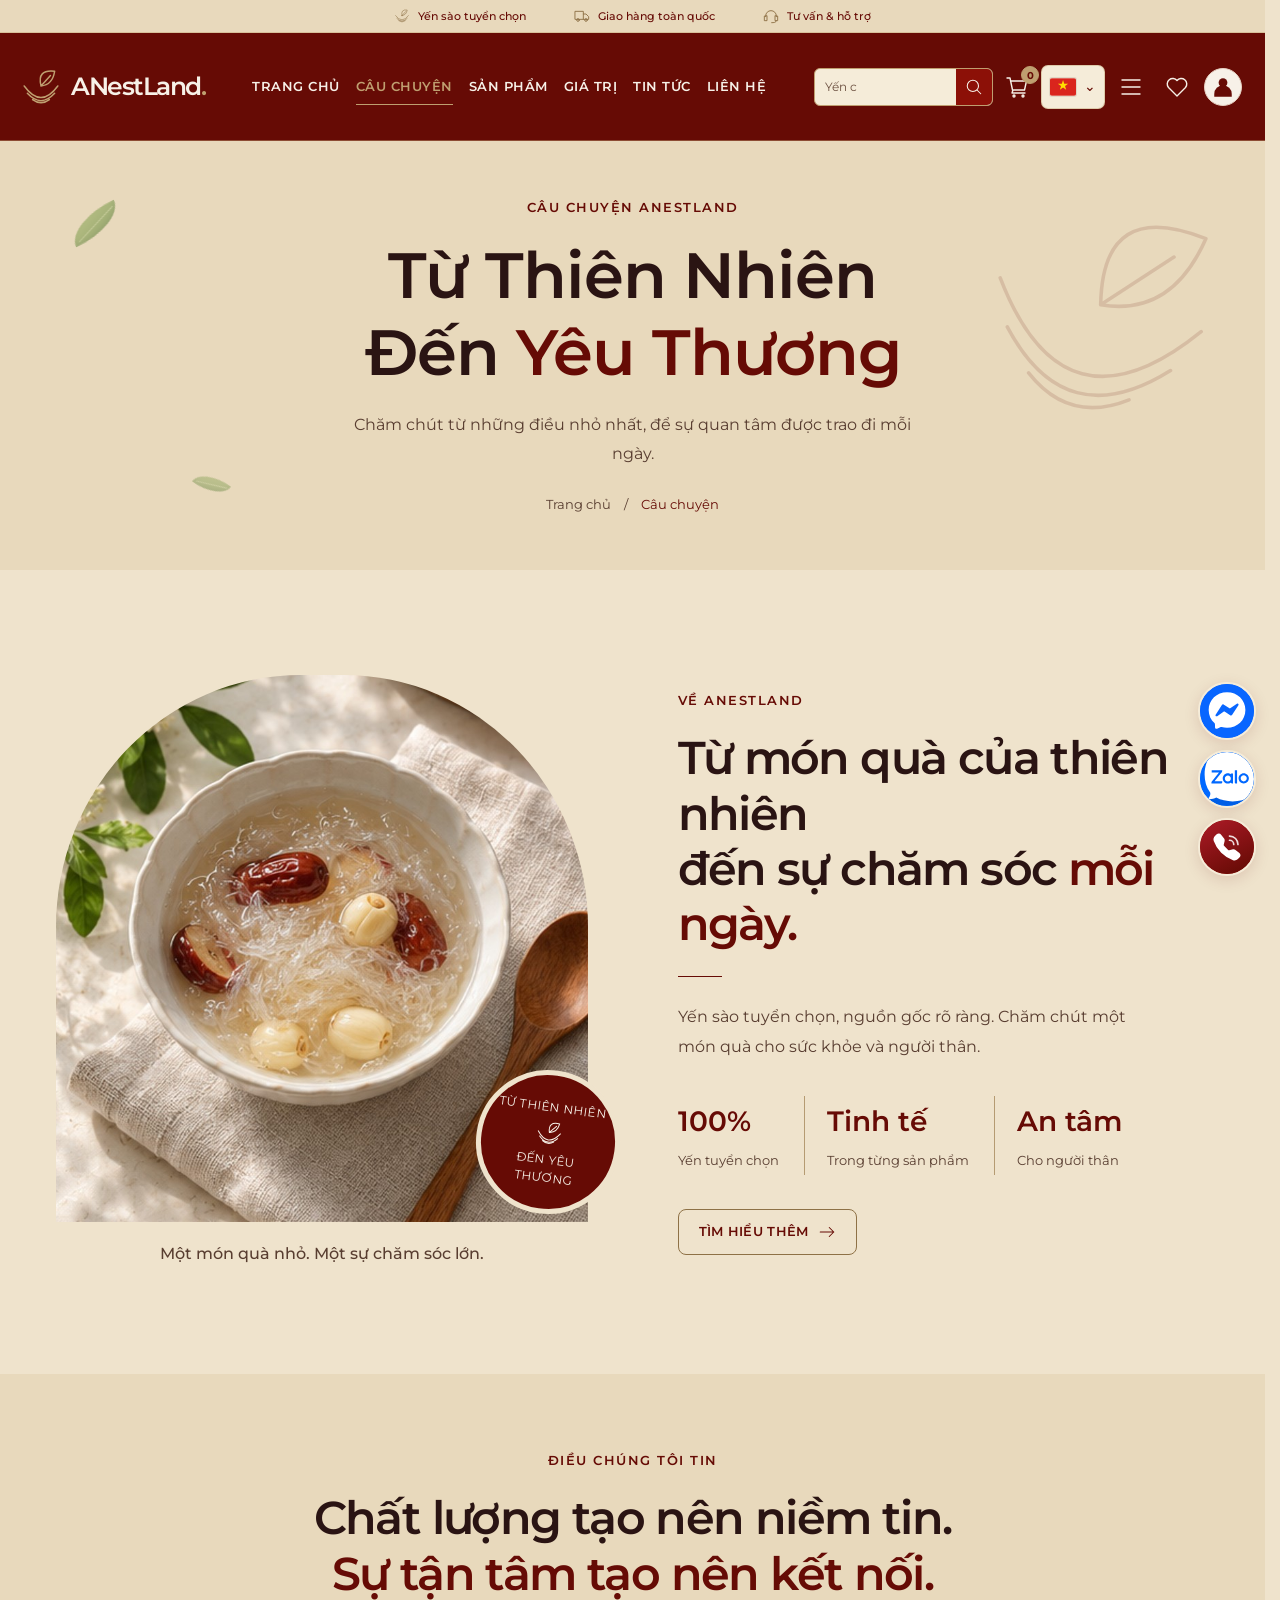
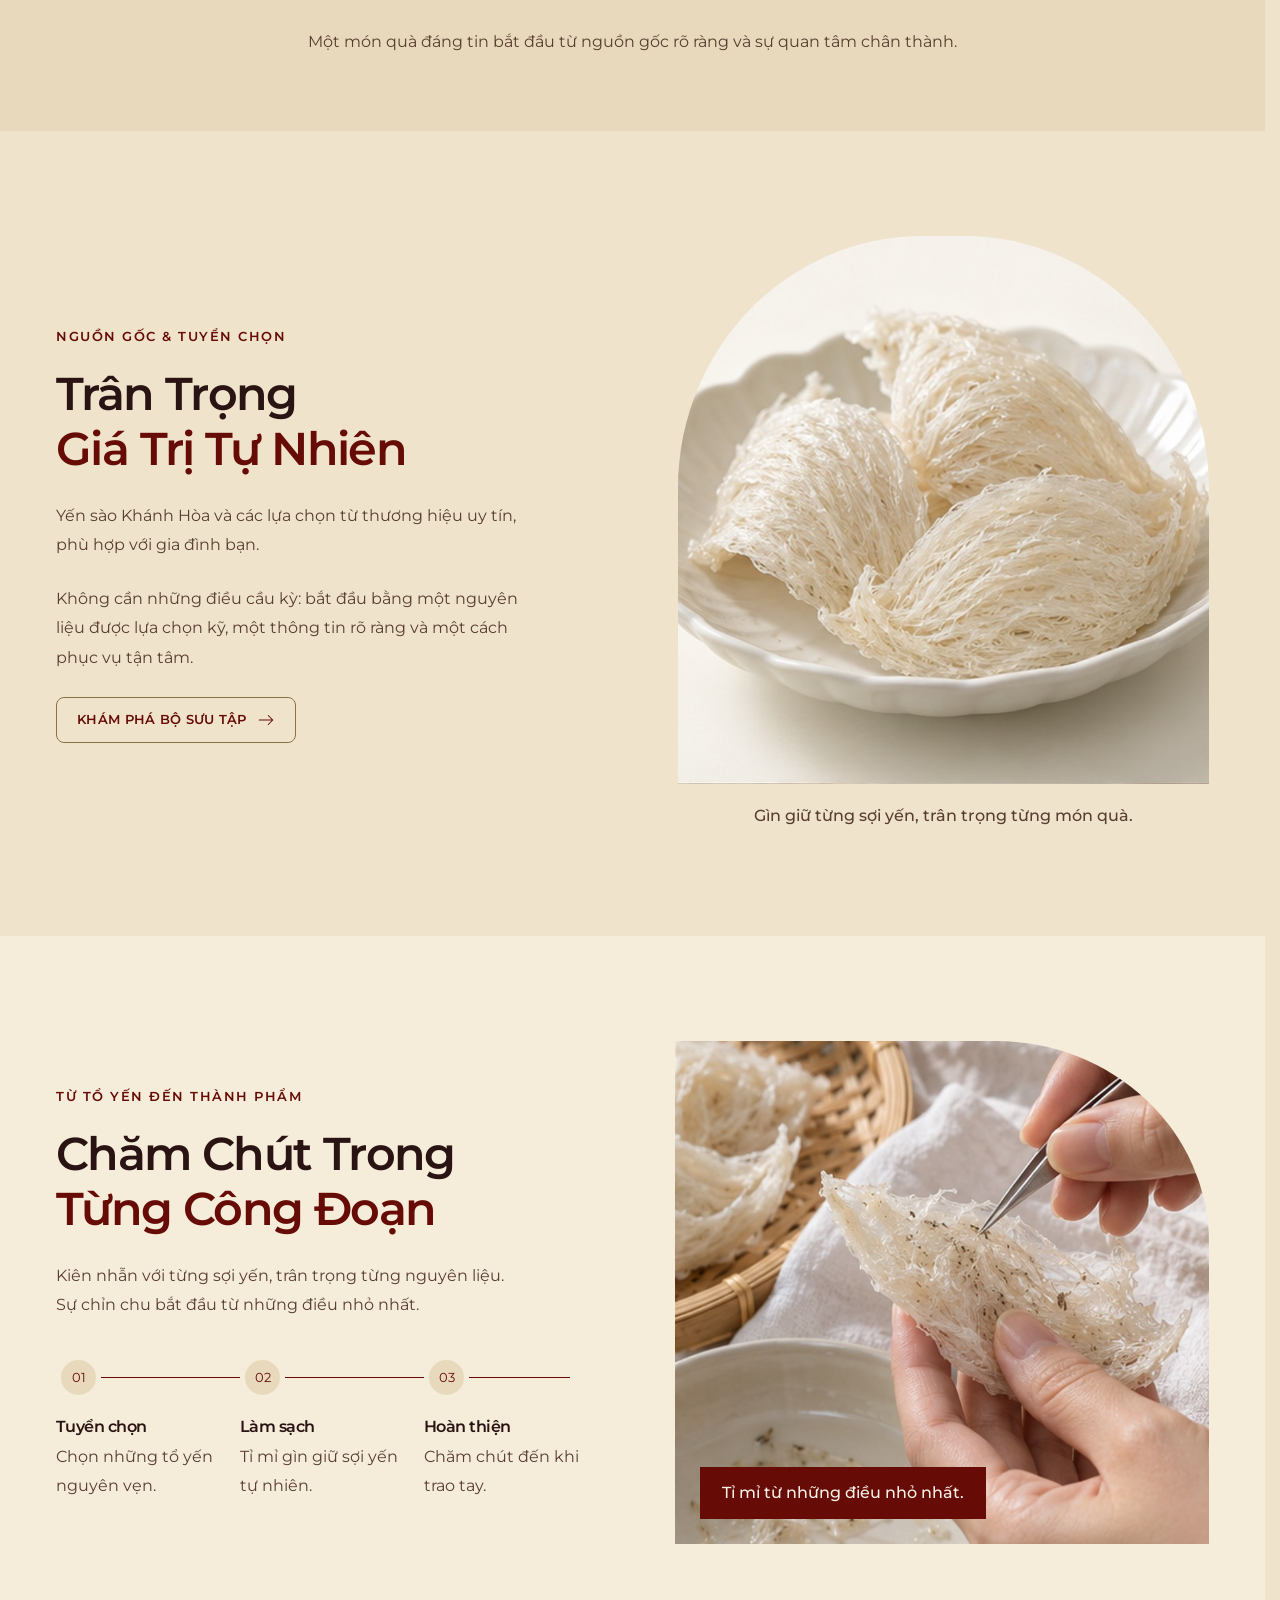
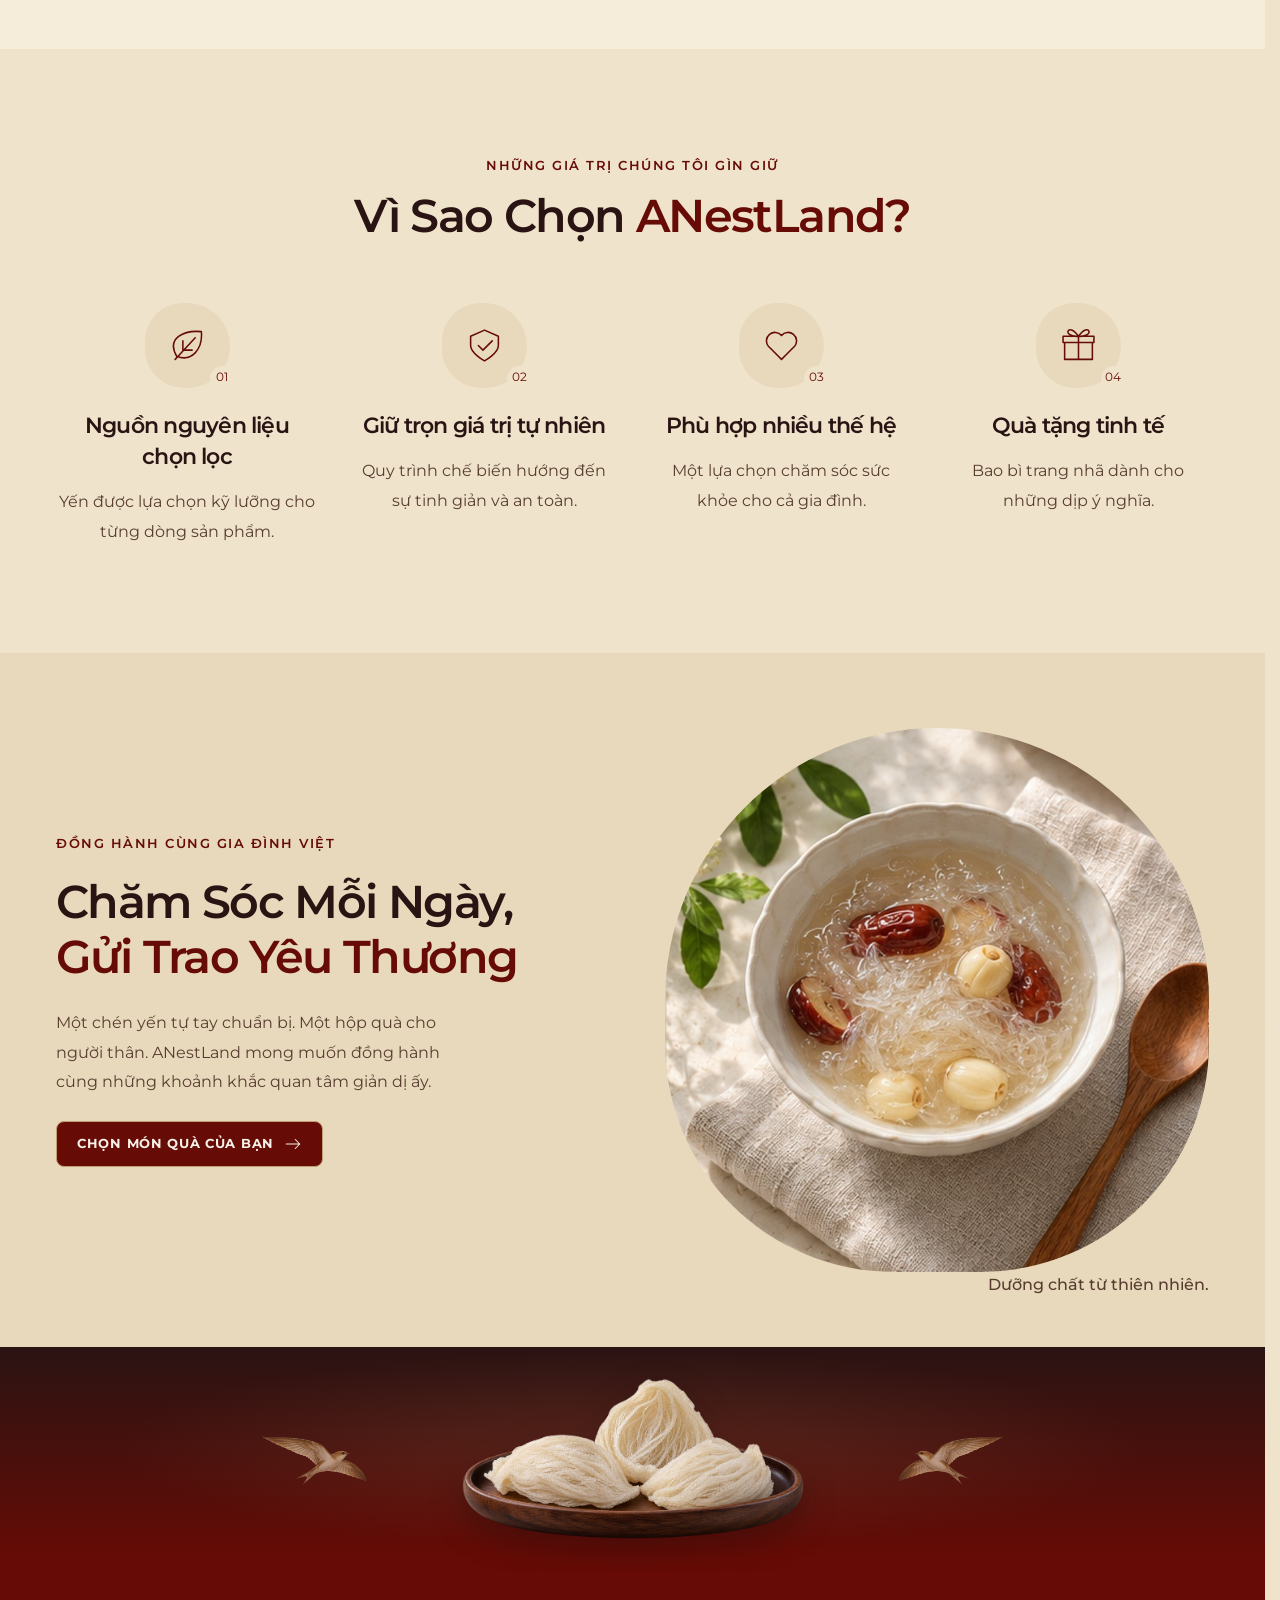
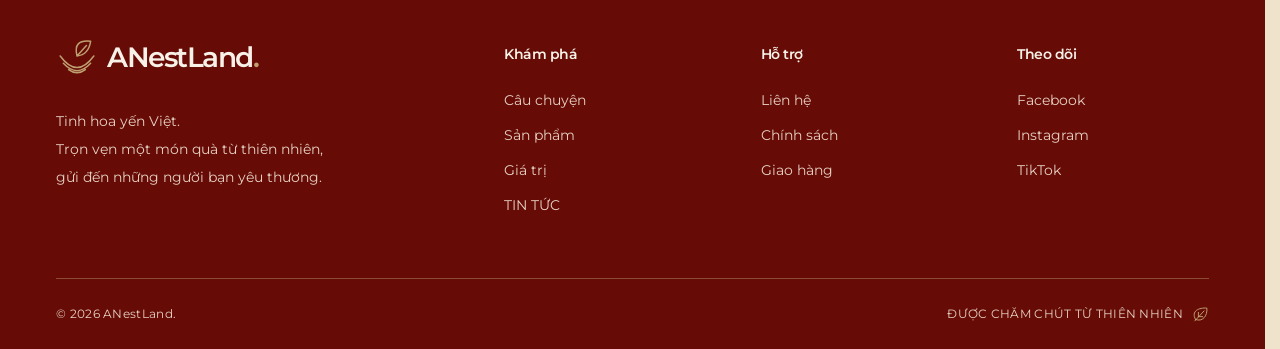
==== ANestLand-Demo/about.html @ 8cb11079 "Add files via upload" ====
<!DOCTYPE html>
<html lang="vi">
<head>
  <meta charset="UTF-8">
  <meta name="viewport" content="width=device-width, initial-scale=1.0">
  <meta name="description" content="Câu Chuyện ANestLand. Câu chuyện và sản phẩm yến sào được chăm chút tại ANestLand.">
  <meta name="theme-color" content="#660b05">
  <title>Câu Chuyện ANestLand — ANestLand</title>
  <link rel="icon" href="data:image/svg+xml,%3Csvg xmlns='http://www.w3.org/2000/svg' viewBox='0 0 40 40'%3E%3Cpath d='M5 18Q20 40 35 18M7 24Q20 40 33 24M20 18Q17 2 32 5Q30 18 20 18' fill='none' stroke='%23BF9F70' stroke-width='3'/%3E%3C/svg%3E">
  <link rel="preconnect" href="https://fonts.googleapis.com">
  <link rel="preconnect" href="https://fonts.gstatic.com" crossorigin>
  <link href="https://fonts.googleapis.com/css2?family=Montserrat:wght@400;500;600;700&display=swap" rel="stylesheet">
  <link rel="stylesheet" href="styles.css">
  <script src="i18n.js" defer></script>
  <script src="script.js" defer></script>
</head>
<body class="inner-page">
  <svg class="svg-library" xmlns="http://www.w3.org/2000/svg" aria-hidden="true"><defs>
    <symbol id="i-nest" viewBox="0 0 40 40"><path d="M4 19q16 22 32 0M7 26q13 14 26 0M12 32q8 6 16 0M20 19Q16 3 33 5Q31 18 20 19Zm0 0 9-10"/></symbol>
    <symbol id="i-search" viewBox="0 0 24 24"><circle cx="10.5" cy="10.5" r="7.5"/><path d="m16 16 5 5"/></symbol>
    <symbol id="i-cart" viewBox="0 0 24 24"><path d="M2 3h3l2.5 12h12l2-9H6M8 15l-1 3h13"/><circle cx="9" cy="21" r="1"/><circle cx="18" cy="21" r="1"/></symbol>
    <symbol id="i-menu" viewBox="0 0 24 24"><path d="M3 5H21M3 12H21M3 19H21"/></symbol>
    <symbol id="i-arrow" viewBox="0 0 24 24"><path d="M3 12H21M15 6l6 6-6 6"/></symbol>
    <symbol id="i-heart" viewBox="0 0 24 24"><path d="M12 21 3.5 12.5a5.5 5.5 0 0 1 8.5-7 5.5 5.5 0 0 1 8.5 7Z"/></symbol>
    <symbol id="i-leaf" viewBox="0 0 24 24"><path d="M5 19C-2 7 10 2 21 3c1 11-6 20-16 16ZM4 21 17 7M9 15V9M9 15h6"/></symbol>
    <symbol id="i-shield" viewBox="0 0 24 24"><path d="m12 2 9 4v6c0 5-9 10-9 10S3 17 3 12V6ZM8 12l3 3 6-6"/></symbol>
    <symbol id="i-gift" viewBox="0 0 24 24"><path d="M3 10h18v11H3ZM2 6h20v4H2ZM12 6v15M12 6C1 7 5-4 12 6ZM12 6c11 1 7-10 0 0"/></symbol>
    <symbol id="i-close" viewBox="0 0 24 24"><path d="m5 5 14 14M19 5 5 19"/></symbol>
  </defs></svg>
  <a class="skip-link" href="#main">Đến nội dung chính</a>
  <header class="site-header" id="header">
    <a class="logo" href="index.html" aria-label="ANestLand, trang chủ"><svg><use href="#i-nest"/></svg><span>ANestLand<span class="logo-dot">.</span></span></a>
    <nav class="desktop-nav" aria-label="Điều hướng chính"><a href="index.html">TRANG CHỦ</a><a href="about.html" class="active" aria-current="page">CÂU CHUYỆN</a><a href="products.html">SẢN PHẨM</a><a href="values.html">GIÁ TRỊ</a><a href="blog.html">BLOG</a><a href="contact.html">LIÊN HỆ</a></nav>
    <div class="header-tools"><div class="header-search">
      <button type="button" class="icon-button search-trigger" id="search-toggle" aria-label="Mở tìm kiếm" aria-expanded="false" aria-controls="search-panel"><svg><use href="#i-search"/></svg></button>
      <form id="search-form" class="header-search-bar" role="search"><label class="sr-only" for="search-input">Tìm sản phẩm, bài viết</label><input id="search-input" type="search" autocomplete="off" maxlength="120" placeholder="Tìm sản phẩm..." aria-controls="search-results" aria-expanded="false"><button class="search-submit" type="submit" aria-label="Tìm kiếm"><svg><use href="#i-search"/></svg></button></form>
      <div id="search-panel" class="search-dropdown" hidden><div class="search-dropdown-heading"><p id="search-status" role="status" aria-live="polite"></p><button type="button" class="search-close icon-button" aria-label="Đóng tìm kiếm"><svg><use href="#i-close"/></svg></button></div><div id="search-results" class="search-results"></div></div>
    </div><a class="icon-button bag-button" id="bag-toggle" href="cart.html" aria-label="Giỏ hàng"><span class="sr-only">Giỏ hàng</span><svg><use href="#i-cart"/></svg><span class="bag-count" aria-hidden="true">0</span></a><button class="icon-button" id="menu-toggle" aria-label="Mở tài khoản ANestLand" aria-expanded="false" aria-controls="mobile-nav"><svg><use href="#i-menu"/></svg></button></div>
    <nav class="mobile-nav" id="mobile-nav" aria-label="Menu mở rộng" hidden><a href="index.html">Trang chủ</a><a href="about.html" class="active" aria-current="page">Câu chuyện</a><a href="products.html">Sản phẩm</a><a href="values.html">Giá trị</a><a href="blog.html">Chuyện về yến</a><a href="contact.html">Liên hệ</a><button type="button" class="mobile-account-entry" data-account-open>Tài khoản</button></nav>
  </header>
  <main id="main">
<section class="page-hero"><div class="container page-hero-inner"><div class="page-hero-copy"><p class="eyebrow">CÂU CHUYỆN ANESTLAND</p><h1>Từ Thiên Nhiên<br>Đến <em>Yêu Thương</em></h1><p>Chăm chút từ những điều nhỏ nhất, để sự quan tâm được trao đi mỗi ngày.</p><nav class="breadcrumbs" aria-label="Đường dẫn"><a href="index.html">Trang chủ</a><span aria-hidden="true">/</span><span aria-current="page">Câu chuyện</span></nav></div><span class="leaf page-leaf-one" aria-hidden="true"></span><span class="leaf page-leaf-two" aria-hidden="true"></span><svg class="page-hero-symbol" aria-hidden="true"><use href="#i-nest"/></svg></div></section><section class="story section container" id="brand-story">
      <div class="story-visual reveal"><div class="image-arch"><img src="assets/images/wellness-bowl.jpg" alt="Chén yến chưng táo đỏ bên khăn linen và nhành lá xanh" width="512" height="512" loading="lazy"></div><div class="round-seal">TỪ THIÊN NHIÊN<svg><use href="#i-nest"/></svg><span>ĐẾN YÊU THƯƠNG</span></div><p class="image-note">Một món quà nhỏ. Một sự chăm sóc lớn.</p></div>
      <div class="editorial-copy reveal"><p class="eyebrow">VỀ ANESTLAND</p><h2>Từ món quà của thiên nhiên<br>đến sự chăm sóc <em>mỗi ngày.</em></h2><span class="section-rule"></span><p>Yến sào tuyển chọn, nguồn gốc rõ ràng. Chăm chút một món quà cho sức khỏe và người thân.</p><div class="qualities"><div><strong>100%</strong><span>Yến tuyển chọn</span></div><div><strong>Tinh tế</strong><span>Trong từng sản phẩm</span></div><div><strong>An tâm</strong><span>Cho người thân</span></div></div><a class="text-link button-secondary" href="#craft">TÌM HIỂU THÊM <svg><use href="#i-arrow"/></svg></a></div>
    </section><section class="philosophy"><div class="container reveal"><p class="eyebrow">ĐIỀU CHÚNG TÔI TIN</p><h2>Chất lượng tạo nên niềm tin.<br><em>Sự tận tâm tạo nên kết nối.</em></h2><p>Một món quà đáng tin bắt đầu từ nguồn gốc rõ ràng và sự quan tâm chân thành.</p></div></section><section class="section container story sourcing"><div class="editorial-copy reveal"><p class="eyebrow">NGUỒN GỐC &amp; TUYỂN CHỌN</p><h2>Trân Trọng<br><em>Giá Trị Tự Nhiên</em></h2><p>Yến sào Khánh Hòa và các lựa chọn từ thương hiệu uy tín, phù hợp với gia đình bạn.</p><p>Không cần những điều cầu kỳ: bắt đầu bằng một nguyên liệu được lựa chọn kỹ, một thông tin rõ ràng và một cách phục vụ tận tâm.</p><a class="text-link button-secondary" href="products.html">KHÁM PHÁ BỘ SƯU TẬP <svg><use href="#i-arrow"/></svg></a></div><div class="story-visual reveal"><div class="image-arch"><img src="assets/images/refined-nest.jpg" alt="Những tổ yến tinh chế màu ngà" width="800" height="800" loading="lazy"></div><p class="image-note">Gìn giữ từng sợi yến, trân trọng từng món quà.</p></div></section><section class="craft section" id="craft"><div class="container craft-inner"><div class="editorial-copy reveal"><p class="eyebrow">TỪ TỔ YẾN ĐẾN THÀNH PHẨM</p><h2>Chăm Chút Trong<br><em>Từng Công Đoạn</em></h2><p>Kiên nhẫn với từng sợi yến, trân trọng từng nguyên liệu. Sự chỉn chu bắt đầu từ những điều nhỏ nhất.</p><ol class="process"><li><span>01</span><h3>Tuyển chọn</h3><p>Chọn những tổ yến nguyên vẹn.</p></li><li><span>02</span><h3>Làm sạch</h3><p>Tỉ mỉ gìn giữ sợi yến tự nhiên.</p></li><li><span>03</span><h3>Hoàn thiện</h3><p>Chăm chút đến khi trao tay.</p></li></ol></div><div class="craft-visual reveal"><img src="assets/images/craftsmanship.jpg" alt="Đôi bàn tay tỉ mỉ làm sạch tổ yến bằng nhíp trên khay tre" loading="lazy" width="512" height="512"><span class="craft-note">Tỉ mỉ từ những điều nhỏ nhất.</span></div></div></section><section class="benefits section container" id="values"><div class="section-heading reveal"><p class="eyebrow">NHỮNG GIÁ TRỊ CHÚNG TÔI GÌN GIỮ</p><h2>Vì Sao Chọn <em>ANestLand?</em></h2></div><div class="benefit-grid"><article class="reveal"><div class="benefit-icon"><svg><use href="#i-leaf"/></svg><span>01</span></div><h3>Nguồn nguyên liệu chọn lọc</h3><p>Yến được lựa chọn kỹ lưỡng cho từng dòng sản phẩm.</p></article><article class="reveal"><div class="benefit-icon"><svg><use href="#i-shield"/></svg><span>02</span></div><h3>Giữ trọn giá trị tự nhiên</h3><p>Quy trình chế biến hướng đến sự tinh giản và an toàn.</p></article><article class="reveal"><div class="benefit-icon"><svg><use href="#i-heart"/></svg><span>03</span></div><h3>Phù hợp nhiều thế hệ</h3><p>Một lựa chọn chăm sóc sức khỏe cho cả gia đình.</p></article><article class="reveal"><div class="benefit-icon"><svg><use href="#i-gift"/></svg><span>04</span></div><h3>Quà tặng tinh tế</h3><p>Bao bì trang nhã dành cho những dịp ý nghĩa.</p></article></div></section><section class="care-banner"><div class="container banner-inner"><div class="editorial-copy reveal"><p class="eyebrow">ĐỒNG HÀNH CÙNG GIA ĐÌNH VIỆT</p><h2>Chăm Sóc Mỗi Ngày,<br><em>Gửi Trao Mỗi Dịp</em></h2><p>Một chén yến tự tay chuẩn bị. Một hộp quà cho người thân. ANestLand mong muốn đồng hành cùng những khoảnh khắc quan tâm giản dị ấy.</p><a class="button" href="products.html">CHỌN MÓN QUÀ CỦA BẠN <svg><use href="#i-arrow"/></svg></a></div><div class="banner-visual reveal"><img src="assets/images/wellness-bowl.jpg" alt="Chén yến chưng táo đỏ trong không gian tự nhiên" width="800" height="800" loading="lazy"><span class="banner-caption">Nourish with nature.</span></div></div></section>
  </main>
  <footer id="footer"><div class="container footer-grid"><div class="footer-brand"><a class="logo" href="index.html"><svg><use href="#i-nest"/></svg><span>ANestLand<span class="logo-dot">.</span></span></a><p>Tinh hoa yến Việt.<br>Trọn vẹn một món quà từ thiên nhiên, gửi đến những người bạn yêu thương.</p></div><div><h2>Khám phá</h2><a href="about.html">Câu chuyện</a><a href="products.html">Sản phẩm</a><a href="values.html">Giá trị</a><a href="blog.html">Blog</a></div><div><h2>Hỗ trợ</h2><a href="contact.html">Liên hệ</a><button data-info="policy">Chính sách</button><button data-info="shipping">Giao hàng</button></div><div><h2>Theo dõi</h2><button data-info="social">Facebook</button><button data-info="social">Instagram</button><button data-info="social">TikTok</button></div></div><div class="container footer-bottom"><p>© 2026 ANestLand.</p><span>ĐƯỢC CHĂM CHÚT TỪ THIÊN NHIÊN <svg><use href="#i-leaf"/></svg></span></div></footer>
  
  <div class="toast" role="status" aria-live="polite"></div>
  <dialog id="content-dialog"><button class="dialog-close icon-button" aria-label="Đóng nội dung"><svg><use href="#i-close"/></svg></button><p class="eyebrow" id="dialog-label"></p><h2 id="dialog-title"></h2><div id="dialog-body"></div></dialog>
</body>
</html>
---- ANestLand-Demo/styles.css ----
:root{
  /* Live ANestLand anchors: primary buttons, header/footer red, gold headings, deep gold, warm footer text. */
  --brand-primary:#660b05;--brand-secondary:#8c1007;--brand-gold:#bf9f70;--brand-gold-deep:#8e7146;--brand-champagne:#e7d1c3;
  /* Warm food-presentation canvas; brand authority stays burgundy and gold. */
  --surface:#efe3cc;--surface-raised:#f5ecd9;--surface-secondary:#e8d9bc;--surface-deep:#660b05;
  --accent:var(--brand-primary);--accent-hover:var(--brand-secondary);--text:#2a1413;--text-muted:#6c5040;--border:#b59b72;--text-on-dark:#f7f1e8;
  --image-surface:#d9c49a;--on-accent:#f7f1e8;--error:#8c1007;--backdrop:#000000b3;
  --shadow-soft:#00000014;--shadow-medium:#00000030;--shadow-image:#00000026;
  --leaf-light:#a5b96a;--leaf-dark:#577d35;--leaf-shadow:#36492930;--leaf-vein:#d1dda799;
  --fruit-light:#bd7960;--fruit-dark:#87432c;--fruit-deep:#532817;--fruit-shine:#e6a28955;
  --fruit-shadow:#6b412020;--fruit-line:#dba88b60;--fruit-edge:#50271066;
  --seed-light:#fffdf0;--seed-dark:#daceaa;--seed-shadow:#51482118;--flower:#fff7e5;--flower-shadow:#99986120;
  --accent-line:#bf9f7070;--accent-faint:#bf9f7030;--accent-soft:#bf9f7060;--mask-solid:#000;
  --white:var(--surface);--warm:var(--surface-raised);--cream:var(--surface-secondary);
  --champagne:var(--brand-champagne);--ink:var(--text);--muted:var(--text-muted);--line:var(--border);
  --sans:'Montserrat',Arial,sans-serif;
}
*{box-sizing:border-box}html{scroll-behavior:smooth;scroll-padding-top:100px}body{margin:0;color:var(--ink);background:var(--white);font-family:var(--sans);font-size:14px;line-height:1.85}button,input{font:inherit}button,a{-webkit-tap-highlight-color:transparent}button{cursor:pointer}button:disabled{cursor:default}a{color:inherit;text-decoration:none}button{color:inherit}img{display:block;width:100%;height:auto}svg{width:24px;height:24px;fill:none;stroke:currentColor;stroke-width:1.4;stroke-linecap:round;stroke-linejoin:round;flex-shrink:0}h1,h2,h3,p{margin:0}h1,h2{font-family:var(--sans);font-weight:500;line-height:1.08}h2{font-size:clamp(36px,4.1vw,56px)}h2 em{color:var(--accent);font-weight:400}p{color:var(--muted)}button{border:0;background:none}button:focus-visible,a:focus-visible,input:focus-visible{outline:2px solid var(--accent);outline-offset:5px}::selection{background:var(--surface-secondary)}[hidden]{display:none!important}.svg-library{position:absolute;width:0;height:0;overflow:hidden}.container{width:min(1180px,calc(100% - 112px));margin-inline:auto}.section{padding-block:105px}.eyebrow{color:var(--accent);font-size:12px;font-weight:500;letter-spacing:2.4px;line-height:1.8;margin-bottom:18px}.logo{display:inline-flex;align-items:center;font-family:var(--sans);font-size:32px;font-weight:600;letter-spacing:-1.3px;white-space:nowrap;line-height:1}.logo svg{width:42px;height:42px;color:var(--accent);margin-right:9px;stroke-width:1.4}.logo-dot{color:var(--accent)}.skip-link{position:fixed;top:-80px;left:16px;z-index:100;background:var(--surface-raised);padding:12px}.skip-link:focus{top:8px}
.site-header{height:108px;background:var(--white);padding-inline:5%;display:flex;align-items:center;justify-content:space-between;gap:30px;position:sticky;top:0;z-index:30;transition:height .35s,box-shadow .35s}.site-header.scrolled{height:80px;box-shadow:0 2px 14px var(--shadow-soft)}.desktop-nav{display:flex;gap:34px;align-items:center}.desktop-nav a{font-size:12px;letter-spacing:1px;font-weight:500;position:relative;padding-block:10px;white-space:nowrap}.desktop-nav a:after{content:'';position:absolute;bottom:3px;left:0;width:0;height:1px;background:var(--accent);transition:width .3s}.desktop-nav a:hover:after,.desktop-nav a.active:after{width:100%}.desktop-nav a.active{color:var(--accent)}.header-tools{display:flex;gap:16px}.icon-button{display:flex;align-items:center;justify-content:center;width:35px;height:40px;padding:5px}.icon-button:hover{color:var(--accent)}.bag-button{position:relative}.bag-count{position:absolute;top:0;right:0;background:var(--accent);color:var(--text);width:16px;height:16px;line-height:16px;border-radius:50%;font-size:12px}.mobile-nav{position:absolute;top:100%;right:5%;width:270px;background:var(--white);padding:22px 30px;box-shadow:0 10px 30px var(--shadow-medium);border-top:2px solid var(--accent)}.mobile-nav a{display:block;padding:10px 0}
.hero{min-height:640px;height:min(710px,calc(100svh - 108px));position:relative;display:grid;grid-template-columns:50% 50%;background:linear-gradient(180deg,var(--text) 65%,var(--surface-raised));overflow:hidden}.hero-art{position:relative;isolation:isolate;min-width:0;height:100%}.hero-blob{position:absolute;width:113%;height:83%;top:0;left:-18%;background:var(--surface-secondary);border-radius:0 35% 48% 0/0 38% 55% 0;transform:rotate(-8deg);z-index:-2}.hero-blob:after{content:'';position:absolute;width:180px;height:180px;bottom:-40px;right:25%;border-radius:50%;background:var(--surface-raised);opacity:.8}.hero-product{position:absolute;width:88%;max-width:600px;top:9%;left:8%;mix-blend-mode:multiply;transform:rotate(-9deg);animation:product-enter 1.4s both;transition:opacity .5s,transform .9s;filter:drop-shadow(12px 25px 15px var(--shadow-image))}.hero-art.gift-slide .hero-product{transform:rotate(0deg);top:14%}.hero-art.gift-slide .hero-blob{background:var(--surface-secondary)}.hero-copy{position:relative;align-self:center;padding:30px 90px 65px 25px}.hero-slide{display:none}.hero-slide.is-active{display:block}.hero-slide h1,.hero-slide h2{font-size:clamp(65px,7.8vw,112px);letter-spacing:-2px;color:var(--accent);line-height:.98}.hero-slide h2{font-size:clamp(58px,5.8vw,84px)}.hero-slide h1 em,.hero-slide h2 em{font-weight:400;color:var(--accent);display:inline-block}.hero-slide.is-active>*{animation:copy-enter .9s both}.hero-slide.is-active .eyebrow{animation-delay:.05s}.hero-slide.is-active h1,.hero-slide.is-active h2{animation-delay:.15s}.hero-slide.is-active .hero-description{animation-delay:.3s}.hero-slide.is-active .button{animation-delay:.45s}.hero-slide.is-active .hero-story-link{animation-delay:.5s}.flourish{display:block;color:var(--accent);font-family:var(--sans);font-size:28px;line-height:1.5;margin:12px 0}.hero-description{max-width:415px;font-size:14px;line-height:1.95;margin:15px 0 27px}.button{display:inline-flex;justify-content:center;align-items:center;gap:25px;background:var(--accent);color:var(--text);padding:17px 27px;min-height:54px;font-size:12px;font-weight:500;letter-spacing:1.1px;transition:background .3s}.button svg{width:20px;transition:transform .3s}.button:hover{background:var(--brand-secondary)}.button:hover svg,.text-link:hover svg{transform:translateX(5px)}.hero-story-link{display:block;font-size:12px;letter-spacing:1.5px;margin-top:23px;color:var(--muted)}.hero-story-link span{margin-left:12px}.slider-controls{position:absolute;right:28px;top:43%;display:flex;flex-direction:column;align-items:center;gap:9px}.slide-dot{width:37px;height:37px;border-radius:50%;font-size:12px;color:var(--muted);transition:background .3s,color .3s}.slide-dot.is-active{background:var(--accent);color:var(--white)}.slider-controls>span{height:24px;width:1px;background:var(--line)}.slider-pause{font-size:15px;color:var(--muted);padding:8px}.scroll-note{position:absolute;bottom:24px;left:50%;transform:translateX(-50%);display:flex;gap:22px;align-items:center;font-size:12px;letter-spacing:2px;color:var(--muted)}.scroll-note span:last-child{font-size:24px;color:var(--accent)}.art-caption{position:absolute;bottom:12%;left:17%;font-size:12px;letter-spacing:2px;color:var(--accent)}.leaf{position:absolute;width:67px;height:32px;background:linear-gradient(155deg,var(--leaf-light),var(--leaf-dark));border-radius:100% 0 100% 0;box-shadow:inset 0 -2px 4px var(--leaf-shadow);animation:float 7s ease-in-out infinite;z-index:2}.leaf:after{content:'';position:absolute;top:50%;left:5%;width:90%;height:1px;background:var(--leaf-vein);transform:rotate(-22deg)}.leaf-one{top:12%;left:18%;rotate:-32deg}.leaf-two{top:58%;right:4%;width:85px;height:42px;rotate:-20deg;animation-delay:-3s}.leaf-three{bottom:18%;left:6%;width:44px;height:23px;rotate:50deg;animation-duration:9s}.date{position:absolute;width:33px;height:50px;background:radial-gradient(ellipse at 35% 30%,var(--fruit-light),var(--fruit-dark) 55%,var(--fruit-deep));border-radius:47%;box-shadow:inset 2px 0 3px var(--fruit-shine),3px 7px 8px var(--fruit-shadow);animation:float 8s ease-in-out infinite;z-index:2}.date:after{content:'';position:absolute;inset:7px 10px;border-right:1px solid var(--fruit-line);border-left:1px solid var(--fruit-edge);border-radius:50%}.date-one{left:6%;top:38%;rotate:-25deg}.date-two{right:9%;top:15%;rotate:30deg;animation-delay:-3s;width:24px;height:38px}.seed{position:absolute;width:23px;height:28px;background:radial-gradient(circle at 35% 30%,var(--seed-light),var(--seed-dark));border-radius:48%;box-shadow:2px 4px 7px var(--seed-shadow);animation:float 6s ease-in-out infinite}.seed-one{bottom:28%;left:18%;rotate:22deg}.seed-two{top:31%;right:4%;animation-delay:-2s}.flower{position:absolute;font-size:70px;color:var(--flower);text-shadow:0 2px 5px var(--flower-shadow);animation:float 10s ease-in-out infinite}.flower-one{top:5%;right:11%;rotate:16deg}.organic-ring{position:absolute;width:80px;height:80px;border:1px solid var(--accent-line);border-radius:50%;left:7%;bottom:20%}.botanical-outline{position:absolute;width:220px;height:370px;border:1px solid var(--accent-faint);border-radius:100% 0 100% 0;right:-90px;bottom:0;rotate:20deg;z-index:-1}
.story{display:grid;grid-template-columns:1fr 1fr;gap:90px;align-items:center}.story-visual{position:relative}.image-arch{overflow:hidden;border-radius:46% 46% 0 0;background:var(--warm)}.image-arch img{aspect-ratio:1/1.03;object-fit:cover}.round-seal{position:absolute;right:-32px;bottom:55px;width:128px;height:128px;border-radius:50%;background:var(--surface-secondary);border:5px solid var(--surface);display:flex;flex-direction:column;align-items:center;justify-content:center;font-size:12px;letter-spacing:1.3px;color:var(--accent);gap:5px;rotate:8deg}.round-seal svg{width:36px;height:36px}.image-note{text-align:center;font-family:var(--sans);font-size:21px;font-style:normal;margin-top:18px}.editorial-copy>p:not(.eyebrow){line-height:2;max-width:470px;margin:24px 0}.section-rule{display:block;width:44px;height:1px;background:var(--accent);margin:25px 0}.qualities{display:flex;gap:28px;margin:34px 0}.qualities div{border-right:1px solid var(--line);padding-right:25px}.qualities div:last-child{border:0;padding-right:0}.qualities strong{display:block;font-family:var(--sans);font-size:32px;font-weight:500;color:var(--accent)}.qualities span{font-size:12px;color:var(--muted);white-space:nowrap}.text-link{display:inline-flex;align-items:center;gap:17px;padding:0 0 5px;font-size:12px;letter-spacing:.6px;border-bottom:1px solid var(--accent);background:none}.text-link svg{width:18px;transition:transform .3s}.section-heading{text-align:center;max-width:750px;margin:0 auto 38px}.section-heading .eyebrow{margin-bottom:10px}.section-heading>p:last-child{margin-top:8px}.section-heading .flourish{font-size:21px;margin:12px 0}.products{padding-top:35px}.product-filters{display:flex;justify-content:center;gap:35px;margin:35px 0 43px}.product-filters button{font-size:12px;letter-spacing:1px;color:var(--muted);padding:7px 0;border-bottom:1px solid transparent}.product-filters button.selected{color:var(--accent);border-color:var(--accent)}.product-grid{display:grid;grid-template-columns:repeat(4,1fr);gap:25px}.product-card{text-align:center;transition:transform .4s}.product-card:hover{transform:translateY(-6px)}.product-image{position:relative;background:var(--warm);overflow:hidden;aspect-ratio:1/1.13}.product-image>img{height:100%;object-fit:contain;mix-blend-mode:multiply;transition:transform .6s}.product-card:hover .product-image>img{transform:scale(1.06)}.wishlist{position:absolute;right:10px;top:10px;z-index:2}.wishlist svg{width:19px}.wishlist[aria-pressed=true] svg{fill:var(--accent);stroke:var(--accent)}.product-tag{position:absolute;top:17px;left:12px;font-size:12px;letter-spacing:.7px;background:var(--surface-secondary);padding:4px 8px;z-index:1;color:var(--accent)}.cream-tag{background:var(--cream);color:var(--accent)}.add-product{position:absolute;bottom:0;left:0;right:0;background:var(--accent);color:var(--text);padding:13px;font-size:12px;letter-spacing:1px;transform:translateY(100%);transition:transform .35s;display:flex;align-items:center;justify-content:center;gap:24px}.add-product span{font-size:20px;line-height:1}.product-card:hover .add-product,.product-card:focus-within .add-product{transform:translateY(0)}.product-type{font-size:12px;letter-spacing:1.2px;margin-top:19px}.product-card h3{font-size:14px;font-weight:500;margin:4px 0}.price{color:var(--accent);font-size:13px}.no-results{text-align:center;padding:25px}
.care-banner{background:var(--cream);overflow:hidden}.banner-inner{display:grid;grid-template-columns:1fr 1fr;align-items:center;gap:65px;padding-block:75px}.banner-inner h2{font-size:clamp(44px,4.8vw,65px)}.banner-inner .editorial-copy>p:not(.eyebrow){max-width:420px}.banner-visual{position:relative;isolation:isolate}.banner-visual:before{content:'';position:absolute;inset:-35px -60px 10px 5px;background:var(--surface-secondary);border-radius:45% 25% 45% 40%;rotate:8deg;z-index:-1}.banner-visual img{aspect-ratio:1;object-fit:cover;border-radius:50% 50% 42% 42%}.banner-leaf{bottom:15%;left:-40px;width:90px;height:44px}.banner-caption{position:absolute;right:0;bottom:-28px;font-family:var(--sans);font-size:30px;font-style:normal;color:var(--accent);rotate:-6deg}.benefit-grid{display:grid;grid-template-columns:repeat(4,1fr);gap:35px;text-align:center;margin-top:60px}.benefit-icon{position:relative;width:85px;height:85px;margin:0 auto 23px;display:flex;align-items:center;justify-content:center;background:var(--surface-secondary);border-radius:47% 53% 52% 48%;color:var(--accent)}.benefit-icon svg{width:37px;height:37px;stroke-width:1}.benefit-icon span{position:absolute;bottom:-3px;right:-5px;font-size:12px;background:var(--surface-raised);width:25px;height:25px;border-radius:50%}.benefit-grid h3{font-size:14px;font-weight:500;margin-bottom:14px}.benefit-grid p{font-size:12px;line-height:1.9}.craft{background:var(--warm)}.craft-inner{display:grid;grid-template-columns:1fr 1fr;gap:85px;align-items:center}.craft-visual{position:relative}.craft-visual img{aspect-ratio:1.06;object-fit:cover;border-radius:0 40% 0 0}.craft-note{position:absolute;bottom:25px;left:25px;background:var(--warm);padding:12px 22px;font-family:var(--sans);font-size:23px;font-style:normal}.process{list-style:none;padding:0;display:grid;grid-template-columns:repeat(3,1fr);gap:18px;margin:35px 0 0;position:relative}.process:before{content:'';position:absolute;top:22px;left:20px;right:20px;height:1px;background:var(--accent);transform:scaleX(0);transform-origin:left;transition:transform 1.8s .5s}.is-visible .process:before{transform:scaleX(1)}.process li{position:relative}.process li>span{display:flex;align-items:center;justify-content:center;width:45px;height:45px;background:var(--surface-secondary);border:5px solid var(--warm);border-radius:50%;font-size:12px;color:var(--accent);margin-bottom:17px}.process h3{font-size:12px;font-weight:500}.process p{font-size:12px;line-height:1.8;margin-top:7px}.blog-grid{display:grid;grid-template-columns:repeat(3,1fr);gap:30px;margin-top:45px}.article-image{width:100%;padding:0;overflow:hidden;background:var(--warm)}.article-image img{aspect-ratio:1.45;object-fit:cover;transition:transform .6s}.article-image:hover img{transform:scale(1.05)}.article-meta{font-size:12px;letter-spacing:.9px;color:var(--accent);margin:19px 0 10px;display:flex;justify-content:space-between;gap:8px}.article-meta span{color:var(--muted);letter-spacing:0}.blog-card h3{font-family:var(--sans);font-size:28px;line-height:1.25;font-weight:500;min-height:70px;margin-bottom:19px}.blog-card .text-link{font-size:12px;color:var(--muted)}
.newsletter{background:var(--surface-secondary);padding-block:65px;position:relative;overflow:hidden}.newsletter:after{content:'';position:absolute;right:-90px;bottom:-120px;width:350px;height:350px;border:1px solid var(--accent-soft);border-radius:100% 0 100% 0;rotate:20deg;pointer-events:none}.newsletter-inner{display:grid;grid-template-columns:1.25fr 1fr;gap:65px;align-items:center;position:relative;z-index:1}.newsletter h2{font-size:42px}.newsletter p:not(.eyebrow){font-size:12px;margin-top:14px}.newsletter form label{display:block;font-size:12px;color:var(--accent);margin-bottom:12px}.email-row{display:flex;border-bottom:1px solid var(--accent)}.email-row input{flex:1;width:100%;min-width:0;border:none;background:transparent;padding:12px 0;color:var(--ink);font-size:13px;border-radius:0}.email-row button{font-size:12px;letter-spacing:1px;display:flex;gap:15px;align-items:center;padding-left:15px;white-space:nowrap}.email-row button svg{width:19px}.newsletter .form-note{font-size:12px;min-height:21px}footer{padding-top:65px}.footer-grid{display:grid;grid-template-columns:2fr 1fr 1fr 1fr;gap:65px;padding-bottom:55px}.footer-brand .logo{font-size:32px}.footer-brand>p{font-size:12px;max-width:280px;line-height:2;margin-top:20px}.footer-grid h2{font-family:var(--sans);font-size:12px;font-weight:500;margin:10px 0 21px}.footer-grid>div>a:not(.logo),.footer-grid>div>button{display:block;font-size:12px;line-height:2.5;padding:0;color:var(--muted);text-align:left}.footer-grid>div>a:hover,.footer-grid button:hover{color:var(--accent)}.footer-bottom{border-top:1px solid var(--line);padding-block:24px;display:flex;justify-content:space-between;gap:20px;align-items:center}.footer-bottom p{font-size:12px}.footer-bottom>span{display:flex;align-items:center;gap:9px;font-size:12px;letter-spacing:1px;color:var(--muted)}.footer-bottom svg{width:17px;height:17px;color:var(--accent)}.back-top{position:fixed;bottom:24px;right:22px;width:43px;height:43px;border-radius:50%;background:var(--accent);color:var(--text);display:flex;align-items:center;justify-content:center;font-size:22px;z-index:20;opacity:0;pointer-events:none;transition:opacity .3s}.back-top.visible{opacity:1;pointer-events:auto}.toast{position:fixed;bottom:25px;left:50%;transform:translate(-50%,20px);background:var(--ink);color:var(--text);padding:13px 24px;z-index:60;font-size:12px;max-width:calc(100% - 32px);width:max-content;opacity:0;pointer-events:none;transition:opacity .3s,transform .3s}.toast.visible{opacity:1;transform:translate(-50%,0)}dialog{border:0;padding:48px;width:min(590px,calc(100% - 32px));max-height:85svh;overflow:auto;color:var(--ink);background:var(--warm)}dialog::backdrop{background:var(--backdrop);backdrop-filter:blur(3px)}.dialog-close{position:absolute;right:12px;top:12px}dialog h2{font-size:42px;margin-bottom:25px}dialog p{margin:16px 0}dialog label{display:block;font-size:12px;margin-bottom:8px}dialog input{width:100%;border:1px solid var(--line);background:var(--surface-raised);padding:14px;margin-bottom:20px}#dialog-body{color:var(--muted);font-size:14px}.reveal{opacity:1}.js-motion .reveal{opacity:0;transform:translateY(24px);transition:opacity .8s,transform .8s}.js-motion .reveal.is-visible{opacity:1;transform:translateY(0)}
.hero-product{mix-blend-mode:normal;width:81%;top:7%;left:11%;max-height:85%;object-fit:contain;animation-fill-mode:backwards}.hero-art.gift-slide .hero-product{width:86%;left:8%;mix-blend-mode:multiply;mask-image:radial-gradient(ellipse at center,var(--mask-solid) 54%,transparent 73%);animation:none}.hero-blob:after{display:none}.botanical-outline{right:-5px;bottom:10px;width:120px;height:200px}.hero-slide h1 em,.hero-slide h2 em{color:var(--accent)}.product-image>img{padding:5px}.hero-art .hero-product{transition:opacity .5s,transform .9s}
@keyframes float{0%,100%{transform:translateY(0) rotate(-3deg)}50%{transform:translateY(-16px) rotate(6deg)}}@keyframes copy-enter{from{opacity:0;transform:translateY(22px)}to{opacity:1;transform:translateY(0)}}@keyframes product-enter{from{opacity:0;transform:rotate(-14deg) scale(.9)}to{opacity:1;transform:rotate(-9deg) scale(1)}}
@media(min-width:1500px){.hero-art{padding-left:50px}.hero-copy{padding-left:55px}.hero-product{left:18%;width:78%}}@media(max-width:1100px){.container{width:calc(100% - 70px)}.desktop-nav{gap:20px}.site-header{padding-inline:35px;gap:20px}.logo{font-size:28px}.logo svg{width:35px}.hero{min-height:600px}.hero-copy{padding-right:60px;padding-left:20px}.hero-slide h1{font-size:85px}.story,.craft-inner{gap:50px}.qualities{gap:18px}.qualities div{padding-right:16px}.qualities span{font-size:12px}.footer-grid{gap:35px}}
@media(max-width:850px){.desktop-nav{display:none}.site-header{height:85px}.hero{height:auto;min-height:610px}.hero-slide h1{font-size:72px}.hero-slide h2{font-size:58px}.hero-copy{padding:40px 55px 70px 12px}.hero-product{top:20%;width:105%;left:-3%}.hero-blob{height:76%}.hero-description{font-size:12px}.hero .eyebrow{font-size:12px;letter-spacing:1.5px}.hero-story-link{font-size:12px}.hero .button{padding:15px 18px;gap:18px;font-size:12px}.slider-controls{right:12px}.art-caption{font-size:12px;left:10%;bottom:19%}.section{padding-block:75px}.story{gap:40px}.editorial-copy h2{font-size:39px}.editorial-copy>p:not(.eyebrow){font-size:12px}.qualities{flex-wrap:wrap;margin-block:22px;gap:12px}.qualities strong{font-size:26px}.qualities div{padding-right:10px}.round-seal{width:100px;height:100px;right:-15px;font-size:12px}.product-grid{grid-template-columns:repeat(2,1fr);gap:30px}.add-product{transform:none}.benefit-grid{grid-template-columns:repeat(2,1fr);gap:40px}.banner-inner{gap:40px}.banner-inner h2{font-size:43px}.newsletter-inner{gap:35px}.newsletter h2{font-size:35px}.footer-grid{grid-template-columns:1.6fr 1fr 1fr;gap:30px}.footer-grid>div:last-child{grid-column:2}.blog-card h3{font-size:24px}.blog-grid{gap:20px}.article-meta{font-size:12px}.craft-inner{gap:35px}.process{gap:10px}.craft-note{font-size:18px;left:12px;bottom:15px;padding:8px 14px}}
@media(max-width:600px){html{scroll-padding-top:78px}.container{width:calc(100% - 40px)}.site-header{height:78px;padding-inline:20px;gap:10px}.site-header.scrolled{height:68px}.logo{font-size:27px}.logo svg{width:32px;height:32px;margin-right:5px}.header-tools{gap:5px}.icon-button{width:30px}.header-tools svg{width:21px}.hero{display:flex;flex-direction:column;min-height:0;overflow:hidden}.hero-art{height:350px;width:100%;flex-shrink:0}.hero-blob{width:100%;height:95%;left:-15%;border-radius:0 35% 48% 0;top:-25px}.hero-product{width:340px;max-width:85%;left:50%;top:-10px;translate:-50% 0}.hero-art.gift-slide .hero-product{top:0}.hero-copy{width:100%;padding:18px 35px 82px;text-align:center;min-height:450px}.hero-slide h1{font-size:77px}.hero-slide h2{font-size:56px}.hero-description{font-size:13px;margin:13px auto 23px;max-width:330px}.hero .eyebrow{font-size:12px;margin-bottom:13px}.hero-story-link{margin-top:18px}.hero .flourish{margin:9px 0;font-size:23px}.slider-controls{right:20px;top:215px}.art-caption{bottom:5%;left:25%;font-size:12px}.leaf-one{top:10%;left:18%;width:50px;height:25px}.leaf-two{top:55%;right:15%;width:60px;height:30px}.date-one{top:40%;left:12%}.date-two{top:13%;right:18%}.flower-one{right:23%;top:2%;font-size:50px}.seed-one{bottom:14%}.seed-two{right:10%}.leaf-three{bottom:10%;left:13%}.scroll-note{bottom:19px;white-space:nowrap;font-size:12px}.story,.craft-inner,.banner-inner,.newsletter-inner{grid-template-columns:1fr;gap:40px}.section{padding-block:60px}.story-visual{max-width:400px;width:90%;margin-inline:auto}.image-arch img{aspect-ratio:1.05}.editorial-copy h2{font-size:40px}.editorial-copy>p:not(.eyebrow){font-size:13px}.eyebrow{font-size:12px;letter-spacing:1.7px}.qualities{justify-content:space-between;gap:8px}.qualities strong{font-size:30px}.qualities span{font-size:12px}.qualities div{padding-right:16px}.section-heading h2{font-size:41px}.section-heading>p:last-child{font-size:12px}.products{padding-top:20px}.product-filters{gap:22px;margin:25px 0 30px}.product-filters button{font-size:12px}.product-grid{gap:25px 15px}.product-image{aspect-ratio:1/1.22}.product-tag{font-size:12px;left:8px;top:12px;padding:3px 5px}.wishlist{right:5px;top:5px;width:26px}.wishlist svg{width:16px}.product-type{font-size:12px;letter-spacing:.7px;margin-top:13px}.product-card h3{font-size:12px;line-height:1.5;margin-block:7px}.price{font-size:12px}.add-product{font-size:12px;padding:10px;gap:13px}.banner-inner{padding-block:55px}.banner-inner h2{font-size:47px}.banner-visual{width:85%;margin:15px auto 20px}.banner-caption{font-size:26px}.benefit-grid{gap:38px 23px;margin-top:40px}.benefit-grid h3{font-size:12px}.benefit-grid p{font-size:12px}.benefit-icon{width:70px;height:70px}.craft-visual{grid-row:1}.craft-note{font-size:20px}.process p{font-size:12px}.blog-grid{grid-template-columns:1fr;gap:35px}.article-image img{aspect-ratio:1.55}.article-meta{font-size:12px}.blog-card h3{font-size:28px;min-height:0;margin-bottom:15px}.newsletter{padding-block:50px}.newsletter h2{font-size:36px}.newsletter-inner{gap:30px}.newsletter p:not(.eyebrow){font-size:12px}.footer-grid{grid-template-columns:repeat(2,1fr);gap:28px}.footer-brand{grid-column:1/-1}.footer-grid>div:last-child{grid-column:auto}.footer-grid h2{margin-bottom:14px}.footer-bottom{flex-direction:column;align-items:flex-start;gap:8px}.footer-bottom p{font-size:12px}footer{padding-top:45px}.footer-grid{padding-bottom:35px}.back-top{width:36px;height:36px;right:15px;bottom:15px}.toast{font-size:12px;padding:12px 16px}dialog{padding:40px 25px}dialog h2{font-size:34px}}
@media(max-width:600px){.hero-product{top:15px;width:300px;max-width:82%;max-height:86%}.hero-art.gift-slide .hero-product{left:50%;top:15px;width:300px;max-width:85%;translate:-50% 0}.hero-slide h1{font-size:clamp(54px,16vw,77px)}.hero-slide h2{font-size:clamp(44px,12vw,56px)}.art-caption{left:50%;translate:-50% 0;white-space:nowrap;font-size:12px}.hero-copy{padding-inline:25px}.hero-art{height:330px}.hero-copy{min-height:430px}.slider-controls{top:190px}.hero-art .botanical-outline{display:none}}
/* Shared multi-page layouts extend the accepted homepage components. */
.desktop-nav{gap:26px}.mobile-nav a.active{color:var(--accent)}
.section-more{text-align:center;margin-top:42px}.product-photo-link{display:block;width:100%;height:100%}.product-photo-link img{height:100%;object-fit:contain;mix-blend-mode:multiply;padding:5px;transition:transform .6s}.product-card:hover .product-photo-link img{transform:scale(1.06)}.article-image{display:block}.product-card h3 a:hover,.blog-card h3 a:hover{color:var(--accent)}
.page-hero{background:var(--cream);overflow:hidden;position:relative}.page-hero-inner{min-height:330px;display:flex;align-items:center;justify-content:center;text-align:center;position:relative;padding-block:55px}.page-hero-copy{position:relative;z-index:1;max-width:800px;animation:copy-enter .9s both}.page-hero h1{font-size:clamp(48px,5.5vw,78px);letter-spacing:-1px}.page-hero h1 em{color:var(--accent);font-weight:400}.page-hero-copy>p:not(.eyebrow){max-width:600px;margin:20px auto 0;font-size:13px}.page-hero-symbol{position:absolute;right:-20px;top:40px;width:260px;height:260px;color:var(--accent);opacity:.13;stroke-width:.55;rotate:15deg}.page-leaf-one{left:1%;top:16%;rotate:-25deg;width:54px;height:27px;opacity:.6}.page-leaf-two{left:12%;bottom:18%;rotate:35deg;width:35px;height:18px;opacity:.45;animation-delay:-3s}.breadcrumbs{display:flex;justify-content:center;gap:13px;flex-wrap:wrap;color:var(--muted);font-size:12px;margin-top:24px;line-height:1.7}.breadcrumbs a:hover{color:var(--accent)}.breadcrumbs>[aria-current]{color:var(--accent)}.breadcrumb-row{padding-block:30px}.breadcrumb-row .breadcrumbs{justify-content:flex-start;margin:0}.collection-section{padding-top:55px}.collection-toolbar{display:flex;align-items:center;justify-content:space-between;gap:30px;border-bottom:1px solid var(--line);padding-bottom:20px;margin-bottom:35px}.collection-toolbar .product-filters{margin:0;gap:26px}.collection-sort{display:flex;align-items:center;gap:16px}.collection-sort p,.collection-sort label{font-size:12px;white-space:nowrap}.collection-sort label{color:var(--muted)}.collection-sort select{border:1px solid var(--line);border-radius:0;background:var(--surface-raised);color:var(--ink);font:inherit;font-size:12px;padding:9px 28px 9px 12px;max-width:170px}.collection-section .product-grid{row-gap:42px}.demo-caption{font-size:12px;color:var(--muted);margin-top:30px;line-height:1.8}.collection-section>.demo-caption{text-align:center}.collection-section #search-summary{font-size:12px;margin-bottom:25px}.product-detail-layout{display:grid;grid-template-columns:1fr 1fr;gap:75px;padding-bottom:75px;align-items:start}.gallery-main{background:var(--warm);overflow:hidden}.gallery-main img{aspect-ratio:1;object-fit:contain;mix-blend-mode:multiply;padding:15px}.gallery-thumbnails{display:flex;gap:14px;margin-top:18px}.gallery-thumbnails button{width:85px;padding:4px;border:1px solid var(--line);background:var(--warm);transition:border-color .3s}.gallery-thumbnails button.selected{border-color:var(--accent)}.gallery-thumbnails img{aspect-ratio:1;object-fit:cover}.product-detail-copy{padding-top:20px}.product-detail-copy h1{font-size:clamp(44px,4.7vw,65px)}.product-detail-copy h1 em{color:var(--accent);font-weight:400}.detail-price{font-family:var(--sans);font-size:33px;color:var(--accent);margin-top:18px}.product-detail-copy>p:not(.eyebrow):not(.detail-price){font-size:13px;line-height:2}.detail-availability{margin:20px 0;color:var(--accent)}.detail-availability span{font-size:12px;margin-right:7px}.quantity-label{display:block;font-size:12px;margin-bottom:9px;color:var(--muted)}.purchase-row{display:flex;align-items:stretch;gap:13px;margin-bottom:24px}.quantity-control{display:flex;border:1px solid var(--line);background:var(--white);align-items:center;min-width:126px}.quantity-control button{width:37px;font-size:19px;height:54px}.quantity-control input{width:45px;text-align:center;padding:0;border:0;background:var(--surface-raised);appearance:textfield;-moz-appearance:textfield;font-size:13px}.quantity-control input::-webkit-inner-spin-button,.quantity-control input::-webkit-outer-spin-button{-webkit-appearance:none;margin:0}.purchase-row .button{padding-inline:22px;gap:18px}.detail-wishlist{font-size:12px;color:var(--muted)}.detail-wishlist[aria-pressed=true] svg{fill:var(--accent);color:var(--accent)}.product-metadata{border-top:1px solid var(--line);padding-top:18px;margin:27px 0 0;font-size:12px}.product-metadata>div{display:flex;gap:16px;margin:4px 0}.product-metadata dt{color:var(--muted);width:100px;flex-shrink:0}.product-metadata dd{margin:0}.product-description{border-top:1px solid var(--line);border-bottom:1px solid var(--line);padding-block:65px}.detail-section-heading{text-align:center;margin-bottom:40px}.description-columns{display:grid;grid-template-columns:1fr 1fr;gap:65px}.description-columns h3{font-family:var(--sans);font-size:28px;font-weight:500;margin-bottom:18px}.description-columns p{font-size:13px;line-height:2;margin:14px 0}.ingredient-list{padding-left:18px;color:var(--muted);font-size:12px;line-height:2.3}.philosophy{padding:75px 0;background:var(--surface-secondary);text-align:center}.philosophy h2{font-size:clamp(37px,4.2vw,57px)}.philosophy p:last-child{max-width:680px;margin:26px auto 0;font-size:14px;line-height:2}.featured-article{display:grid;grid-template-columns:1.1fr 1fr;gap:65px;align-items:center}.featured-article-image{display:block;overflow:hidden}.featured-article-image img{aspect-ratio:1.12;object-fit:cover;transition:transform .6s}.featured-article-image:hover img{transform:scale(1.04)}.featured-article .editorial-copy h2{font-size:48px}.featured-article .article-date{font-size:12px!important;letter-spacing:1px}.blog-filter-row{display:flex;justify-content:center;gap:30px;border-top:1px solid var(--line);padding-top:35px;margin-top:65px;flex-wrap:wrap}.blog-filter-row button{font-size:12px;letter-spacing:1px;padding:6px 0;border-bottom:1px solid transparent;color:var(--muted)}.blog-filter-row button.selected{color:var(--accent);border-color:var(--accent)}.inner-page .blog-grid{row-gap:45px}.article-meta time{color:var(--muted);letter-spacing:0}.page-cta{text-align:center}.page-cta .button{margin-top:27px}.article-heading{text-align:center;padding-top:30px;padding-bottom:40px;animation:copy-enter .9s both}.article-heading h1{font-size:clamp(43px,5.4vw,74px);max-width:900px;margin-inline:auto}.article-heading h1 em{color:var(--accent);font-weight:400}.article-reading-meta{display:flex;gap:23px;justify-content:center;flex-wrap:wrap;font-size:12px;letter-spacing:.6px;margin-top:25px}.article-hero-image{margin-block:0}.article-hero-image img{max-height:540px;aspect-ratio:2.2;object-fit:cover}.article-hero-image figcaption,.article-body figcaption{text-align:center;font-size:12px;color:var(--muted);margin-top:15px}.article-body{width:min(740px,calc(100% - 40px));margin:50px auto 0;font-size:15px;line-height:2}.article-body p{margin:20px 0;line-height:2}.article-body .article-lead{font-family:var(--sans);font-size:28px;line-height:1.5;color:var(--ink);margin-top:0}.article-body h2{font-size:36px;margin:45px 0 20px}.article-body blockquote{margin:35px 0;padding:25px 35px;border-left:2px solid var(--accent);background:var(--warm);font-family:var(--sans);font-size:29px;line-height:1.5;color:var(--accent);font-style:normal}.article-body figure{margin:35px 0}.article-body figure img{aspect-ratio:1.7;object-fit:cover}.article-callout{background:var(--surface-secondary);padding:25px 30px;margin-top:40px}.article-callout h3{font-family:var(--sans);font-size:27px;font-weight:500}.article-callout p{font-size:13px;margin:10px 0 0}.article-end{display:flex;justify-content:space-between;gap:25px;flex-wrap:wrap;border-top:1px solid var(--line);padding-top:25px;margin-top:45px}.article-end>span{font-size:12px;letter-spacing:1px;color:var(--muted)}.contact-layout{display:grid;grid-template-columns:.9fr 1.1fr;gap:85px;align-items:start}.contact-info>p:not(.eyebrow){font-size:13px;line-height:2;margin-top:25px}.contact-details{margin-top:35px}.contact-details>div{padding:18px 0;border-bottom:1px solid var(--line)}.contact-details dt{font-size:12px;letter-spacing:1.5px;color:var(--accent);margin-bottom:5px}.contact-details dd{margin:0;font-size:14px}.contact-details a:hover{color:var(--accent)}.contact-info .contact-source{font-size:12px!important;margin-top:20px!important}.contact-source a{text-decoration:underline;text-underline-offset:3px}.contact-social{display:flex;gap:18px;align-items:center;flex-wrap:wrap;margin-top:30px}.contact-social>span{font-size:12px;letter-spacing:1.5px;color:var(--accent)}.contact-social button{padding:0;font-size:12px;color:var(--muted)}.contact-form{background:var(--warm);padding:38px}.contact-form h2{font-size:38px;margin-bottom:30px}.form-grid{display:grid;grid-template-columns:1fr 1fr;gap:22px}.form-full{grid-column:1/-1}.form-grid label{display:block;font-size:12px;margin-bottom:9px}.form-grid label span{color:var(--accent)}.form-grid input,.form-grid textarea{width:100%;min-width:0;border:1px solid var(--line);border-radius:0;background:var(--white);padding:12px 14px;font:inherit;font-size:12px;color:var(--ink)}.form-grid textarea{resize:vertical;min-height:120px}.contact-form>.button{margin-top:25px}.contact-form .form-note{font-size:12px;margin-top:20px;min-height:38px;line-height:1.8}.business-location{background:var(--cream);padding-block:70px}.location-inner{display:grid;grid-template-columns:1fr 1fr;gap:85px;align-items:center}.location-address{position:relative;text-align:center;background:var(--surface-secondary);padding:50px 25px;overflow:hidden}.location-address>svg{width:65px;height:65px;color:var(--accent);margin-bottom:20px;stroke-width:1}.location-address h2{font-size:64px}.location-address .eyebrow{font-size:12px}.location-address p:not(.eyebrow){margin:16px 0 25px;font-family:var(--sans);font-size:23px;font-style:normal}.location-address .text-link{font-size:12px}
@media(max-width:1100px){.desktop-nav{gap:18px}.desktop-nav a{font-size:12px}.product-detail-layout{gap:40px}.collection-toolbar{flex-wrap:wrap}.collection-sort{margin-left:auto}.featured-article{gap:40px}.featured-article .editorial-copy h2{font-size:42px}.contact-layout{gap:40px}.contact-form{padding:30px}.location-inner{gap:45px}}
@media(max-width:950px){.desktop-nav{display:none}.contact-layout{grid-template-columns:1fr 1.15fr;gap:30px}.contact-form{padding:25px}.contact-form h2{font-size:33px}.purchase-row{flex-wrap:wrap}.product-detail-copy h1{font-size:43px}.product-detail-copy>p:not(.eyebrow):not(.detail-price){font-size:12px}.gallery-thumbnails button{width:70px}.description-columns{gap:35px}.page-hero h1{font-size:62px}.page-hero-symbol{width:220px;height:220px;right:-35px}.form-grid{grid-template-columns:1fr;gap:18px}}
@media(max-width:600px){.desktop-nav{display:none}.page-hero-inner{min-height:285px;padding-block:43px}.page-hero h1{font-size:47px}.page-hero-copy>p:not(.eyebrow){font-size:12px;margin-top:17px}.page-hero-symbol{width:190px;height:190px;right:-65px;top:40px;opacity:.09}.page-leaf-one{width:30px;height:15px;top:10%;left:0}.page-leaf-two{left:1%;bottom:12%}.breadcrumbs{font-size:12px;gap:10px;margin-top:18px}.breadcrumb-row{padding-block:22px}.collection-toolbar{display:block;padding-bottom:18px}.collection-toolbar .product-filters{gap:22px;justify-content:flex-start;flex-wrap:wrap}.collection-sort{margin-top:20px;gap:10px;flex-wrap:wrap}.collection-sort p{margin-right:auto;font-size:12px}.collection-sort label{font-size:12px}.collection-sort select{font-size:12px;max-width:140px}.collection-section{padding-top:35px}.collection-section .product-grid{row-gap:28px}.section-more{margin-top:32px}.product-detail-layout{grid-template-columns:1fr;gap:30px;padding-bottom:45px}.product-detail-copy{padding-top:0}.product-detail-copy h1{font-size:46px}.product-detail-copy>p:not(.eyebrow):not(.detail-price){font-size:13px}.detail-price{font-size:30px}.gallery-thumbnails button{width:72px}.purchase-row{gap:12px;flex-wrap:wrap}.purchase-row .button{padding-inline:16px;gap:15px;font-size:12px;flex-grow:1}.quantity-control{min-width:115px}.quantity-control button{width:32px}.quantity-control input{width:42px}.description-columns{grid-template-columns:1fr;gap:28px}.product-description{padding-block:45px}.detail-section-heading h2{font-size:40px}.description-columns h3{font-size:27px}.philosophy{padding:55px 0}.philosophy h2{font-size:38px}.philosophy p:last-child{font-size:13px}.sourcing .story-visual{grid-row:1}.featured-article{grid-template-columns:1fr;gap:30px}.featured-article .editorial-copy h2{font-size:40px}.featured-article-image img{aspect-ratio:1.25}.blog-filter-row{gap:15px 20px;margin-top:40px;padding-top:28px;justify-content:flex-start}.blog-filter-row button{font-size:12px;letter-spacing:.7px}.article-heading{padding-top:15px;padding-bottom:28px}.article-heading h1{font-size:43px}.article-reading-meta{gap:10px 15px;font-size:12px;margin-top:20px}.article-hero-image img{aspect-ratio:1.3}.article-hero-image figcaption,.article-body figcaption{font-size:12px}.article-body{font-size:14px;margin-top:35px}.article-body .article-lead{font-size:25px}.article-body h2{font-size:31px;margin-top:35px}.article-body blockquote{padding:22px 25px;font-size:25px}.article-body figure img{aspect-ratio:1.3}.article-callout{padding:23px}.article-end{gap:17px}.contact-layout{grid-template-columns:1fr;gap:35px}.contact-info h2{font-size:43px}.contact-form{padding:27px 22px}.contact-form h2{font-size:33px}.form-grid{grid-template-columns:1fr}.contact-details dd{font-size:13px;overflow-wrap:anywhere}.contact-social{gap:12px}.location-inner{grid-template-columns:1fr;gap:35px}.business-location{padding-block:45px}.location-address{padding:35px 20px}.location-address h2{font-size:55px}.location-address .text-link{font-size:12px;gap:10px}.page-cta h2{font-size:37px}}

/* Shared presentation: preserve the accepted layouts, typography, and motion. */
body{font-size:16px;line-height:1.8}
button,input,select,textarea{font-family:var(--sans)}
input::placeholder,textarea::placeholder{color:var(--text-muted);opacity:1}
h1,h2,h3{font-family:var(--sans);font-weight:600;line-height:1.2;letter-spacing:-.035em}
h2{font-size:clamp(38px,3.6vw,52px)}
h1 em,h2 em,h3 em{font-style:normal;font-weight:inherit;color:var(--accent)}
.hero-slide h1 em,.hero-slide h2 em,.page-hero h1 em,.article-heading h1 em,.product-detail-copy h1 em{font-weight:600}
p{line-height:1.8}
.site-header{background:var(--surface-deep);border-bottom:1px solid var(--border);gap:24px;padding-inline:4%}
.logo{font-family:var(--sans);font-size:28px;font-weight:600;letter-spacing:-1.5px}
.desktop-nav{gap:24px}
.desktop-nav a{font-size:13px;letter-spacing:.5px;font-weight:600}
.header-tools{gap:12px}
.icon-button{width:40px;min-height:44px}
.bag-count{background:var(--accent);color:var(--on-accent);font-size:10px}
.mobile-nav{width:min(320px,calc(100vw - 40px));max-height:calc(100dvh - 90px);overflow:auto;background:var(--surface-raised)}
.mobile-nav a,.mobile-account-entry{font-size:16px;padding:10px 0;display:block;width:100%;text-align:left}
.mobile-account-entry{border-top:1px solid var(--border);margin-top:8px;color:var(--accent);font-weight:600}
.hero{background:var(--surface-deep)}
.hero-blob,.hero-art.gift-slide .hero-blob{background:var(--surface-secondary)}
.hero-slide h1{font-size:clamp(56px,5.2vw,76px);line-height:1.1;letter-spacing:-2px;color:var(--text)}
.hero-slide h2{font-size:clamp(44px,4vw,60px);line-height:1.15;color:var(--text)}
.hero-slide h1 em,.hero-slide h2 em{color:var(--accent)}
.hero-description{font-size:16px}
.hero-story-link{font-size:13px;letter-spacing:.7px}
.eyebrow,.hero .eyebrow,.location-address .eyebrow{font-size:13px;font-weight:600;letter-spacing:1.5px}
.button,.hero .button,.purchase-row .button{background:var(--brand-primary);color:var(--text);border:1px solid var(--accent);font-size:13px;font-weight:700;letter-spacing:.7px}
.button:hover{background:var(--accent-hover)}
.text-link,.blog-card .text-link,.location-address .text-link{font-size:13px;font-weight:600;line-height:1.6;letter-spacing:.3px}
.flourish{font-size:23px}
.art-caption{font-size:12px;letter-spacing:1px;color:var(--text-muted)}
.scroll-note{font-size:10px}
.slide-dot.is-active{color:var(--on-accent)}
.editorial-copy>p:not(.eyebrow),.section-heading>p:last-child,.description-columns p,.philosophy p:last-child,.contact-info>p:not(.eyebrow),.product-detail-copy>p:not(.eyebrow):not(.detail-price){font-size:16px;line-height:1.85}
.editorial-copy h2,.banner-inner h2,.philosophy h2,.section-heading h2,.page-cta h2{font-size:clamp(38px,3.6vw,52px)}
.image-note,.banner-caption,.craft-note{font-family:var(--sans);font-style:normal;font-size:16px;font-weight:500;rotate:0deg}
.craft-note{color:var(--text);background:var(--surface-deep)}
.qualities{flex-wrap:wrap;gap:22px}
.qualities strong{font-family:var(--sans);font-size:28px;font-weight:600}
.qualities span{font-size:13px;white-space:normal}
.round-seal{width:144px;height:144px;font-size:12px;line-height:1.45;letter-spacing:.3px;border-color:var(--surface);text-align:center;padding:12px;gap:4px}
.round-seal svg{width:28px;height:28px}
.product-filters{flex-wrap:wrap}
.product-filters button,.blog-filter-row button{font-size:13px;letter-spacing:.5px;font-weight:600;line-height:1.6}
.product-image,.gallery-main,.gallery-thumbnails button{background:var(--image-surface)}
.product-image>img,.product-photo-link img,.gallery-main img{mix-blend-mode:normal}
.hero-art.gift-slide .hero-product{mix-blend-mode:normal}
.wishlist{color:var(--on-accent)}
.product-tag,.cream-tag{font-size:12px;letter-spacing:.3px;color:var(--on-accent);background:var(--accent);padding:4px 8px}
.product-type{font-size:12px;letter-spacing:.5px;line-height:1.7}
.product-card h3{font-family:var(--sans);font-size:17px;line-height:1.5;font-weight:600;margin:8px 0}
.price{font-size:16px;font-weight:600}
.add-product{font-size:13px;background:var(--brand-primary);color:var(--text);font-weight:600;letter-spacing:.3px}
.benefit-grid h3{font-size:22px;line-height:1.4;font-weight:600}
.benefit-grid p{font-size:16px}
.benefit-icon span{background:var(--surface);font-size:12px}
.process h3{font-size:16px;font-weight:600}
.process p{font-size:16px}
.process li>span{font-size:13px}
.article-meta{font-size:12px;letter-spacing:.4px;flex-wrap:wrap}
.blog-card h3{font-family:var(--sans);font-size:24px;line-height:1.4;font-weight:600;min-height:0}
.featured-article .editorial-copy h2{font-size:clamp(36px,3.2vw,46px)}
.featured-article .article-date{font-size:13px!important}
.newsletter h2{font-size:38px}
.newsletter p:not(.eyebrow){font-size:16px}
.newsletter form label,.email-row button{font-size:13px}
.email-row input{font-size:16px}
.newsletter .form-note{font-size:13px}
footer{background:var(--surface-deep)}
.footer-brand .logo{font-size:28px}
.footer-brand>p,.footer-grid>div>a:not(.logo),.footer-grid>div>button{font-size:14px}
.footer-grid h2{font-size:14px;font-weight:600}
.footer-bottom p,.footer-bottom>span{font-size:12px;letter-spacing:.3px}
.back-top{color:var(--on-accent)}
.toast{background:var(--surface-raised);color:var(--text);border:1px solid var(--border);font-size:14px}
dialog{background:var(--surface-raised);border:1px solid var(--border)}
dialog::backdrop{background:var(--backdrop);backdrop-filter:none}
dialog h2{font-size:34px}
dialog label{font-size:14px}
dialog input{font-size:16px;color:var(--text);background:var(--surface)}
#dialog-body{font-size:16px}
.skip-link{background:var(--accent);color:var(--on-accent)}
.page-hero h1,.article-heading h1{font-size:clamp(48px,5vw,72px);line-height:1.2}
.page-hero-copy>p:not(.eyebrow){font-size:16px}
.breadcrumbs,.collection-sort p,.collection-sort label,.demo-caption,.product-metadata,.article-reading-meta,.article-hero-image figcaption,.article-body figcaption{font-size:13px}
.collection-sort{flex-wrap:wrap}
.collection-sort select{font-size:14px;background:var(--surface-raised);max-width:210px}
.product-detail-copy h1{font-size:clamp(42px,4vw,60px);overflow-wrap:break-word}
.detail-price{font-family:var(--sans);font-size:30px;font-weight:600}
.quantity-label,.detail-wishlist{font-size:14px}
.quantity-control input{font-size:16px;color:var(--text);background:var(--surface)}
.quantity-control button:disabled{opacity:.4}
.product-metadata dt{width:110px}
.description-columns h3,.article-callout h3{font-family:var(--sans);font-size:26px;font-weight:600}
.ingredient-list{font-size:16px}
.article-body{font-size:16px;line-height:1.9}
.article-body .article-lead{font-family:var(--sans);font-size:20px;font-weight:500;line-height:1.8}
.article-body h2{font-size:32px}
.article-body blockquote{font-family:var(--sans);font-size:24px;font-style:normal;line-height:1.6}
.article-callout p{font-size:16px}
.article-end>span{font-size:12px}
.contact-details dt,.contact-social>span,.contact-social button,.form-grid label{font-size:13px;letter-spacing:.5px}
.contact-details dd{font-size:16px}
.contact-info .contact-source{font-size:13px!important}
.form-grid input,.form-grid textarea{font-size:16px;background:var(--surface);color:var(--text)}
.contact-form .form-note{font-size:13px}
.location-address h2{font-size:52px}
.location-address p:not(.eyebrow){font-family:var(--sans);font-size:18px;font-style:normal}
:focus-visible{outline:2px solid var(--accent);outline-offset:4px}
::selection{background:var(--accent);color:var(--on-accent)}
@media(max-width:1200px){.desktop-nav{gap:15px}.site-header{gap:16px}.logo{font-size:25px}.header-tools{gap:6px}.desktop-nav a{font-size:13px}}
@media(max-width:1100px){.desktop-nav{display:none}.hero-copy{padding-right:55px}.hero-slide h1{font-size:60px}.hero-slide h2{font-size:48px}}
@media(max-width:600px){
 body{font-size:16px}.site-header{padding-inline:16px;gap:8px}.logo{font-size:23px}.logo svg{width:30px;height:30px}.header-tools{gap:2px}.icon-button{width:34px}
 .hero-art{height:330px}.hero-copy{padding:24px 24px 80px;min-height:480px}.hero-slide h1{font-size:clamp(42px,12vw,52px)}.hero-slide h2{font-size:clamp(34px,9vw,44px)}.hero-description{font-size:16px;line-height:1.8}.hero .eyebrow{font-size:12px}.hero-story-link{font-size:12px}
 .button,.hero .button,.purchase-row .button{font-size:14px;padding-inline:20px;gap:15px}.text-link{font-size:14px}.eyebrow{font-size:12px;letter-spacing:1px}.art-caption{font-size:12px;letter-spacing:.5px}.scroll-note{font-size:10px;letter-spacing:1px}
 .editorial-copy h2,.banner-inner h2,.section-heading h2,.philosophy h2,.page-cta h2{font-size:34px}.newsletter h2{font-size:32px}.round-seal{width:128px;height:128px;font-size:12px;line-height:1.3;padding:10px;gap:3px}.round-seal svg{width:24px;height:24px}
 .product-grid{gap:30px 16px}.product-card h3{font-size:16px}.product-type{font-size:12px;letter-spacing:.2px}.product-tag{font-size:12px;left:6px;top:12px}.add-product{font-size:14px;padding:12px 8px;gap:8px;letter-spacing:0}.product-image{aspect-ratio:1/1.28}.wishlist{right:3px;top:3px}
 .product-filters{gap:16px 22px}.product-filters button,.blog-filter-row button{font-size:14px}.price{font-size:16px}.benefit-grid h3{font-size:19px}.benefit-grid p{font-size:15px}.process{gap:12px}.process h3{font-size:15px}.process p{font-size:15px}
 .article-meta{font-size:12px}.blog-card h3{font-size:24px}.footer-grid{gap:30px 24px}.footer-bottom p{font-size:11px}.footer-bottom>span{font-size:12px}
 .page-hero h1{font-size:42px}.page-hero-copy>p:not(.eyebrow){font-size:16px}.breadcrumbs{font-size:13px;gap:9px}.collection-sort p,.collection-sort label{font-size:13px}.collection-sort select{font-size:14px;max-width:190px}
 .product-detail-copy h1{font-size:38px}.product-detail-copy>p:not(.eyebrow):not(.detail-price){font-size:16px}.purchase-row .button{flex-basis:100%}.detail-price{font-size:28px}.description-columns h3{font-size:24px}
 .article-heading h1{font-size:36px}.article-reading-meta{font-size:13px}.article-body{font-size:16px}.article-body .article-lead{font-size:19px}.article-body h2{font-size:28px}.article-body blockquote{font-size:22px}
 .contact-info h2{font-size:36px}.contact-form h2{font-size:30px}.contact-details dd{font-size:16px}.contact-form{padding:26px 20px}.location-address h2{font-size:42px}.location-address .text-link{font-size:13px}.email-row{flex-wrap:wrap}.email-row button{min-height:44px;font-size:14px;padding-left:0;margin-left:auto}
}

/* Shared account drawer: compact adaptation of the supplied sliding-form reference. */
html{scrollbar-gutter:stable}
.account-drawer{position:fixed;inset:0 0 0 auto;margin:0;width:460px;max-width:100%;height:100vh;height:100dvh;max-height:none;padding:0;border:0;border-left:1px solid var(--border);border-radius:0;background:var(--surface);color:var(--text);overflow-y:auto;overflow-x:hidden;overscroll-behavior:contain;transform:translateX(100%);transition:transform .45s cubic-bezier(.22,.7,.25,1)}
.account-drawer.is-open{transform:translateX(0)}
.account-drawer::backdrop{background:var(--backdrop);backdrop-filter:none}
.account-shell{padding:28px 32px 36px;min-height:100%;display:flex;flex-direction:column}
.account-heading{display:flex;align-items:center;justify-content:space-between;gap:12px;border-bottom:1px solid var(--border);padding-bottom:20px}
.account-heading h2{font-size:21px;line-height:1.4;margin:0;letter-spacing:-.7px;font-weight:600}
.account-close{position:static;flex-shrink:0}
.account-drawer p{margin:0}
.account-tabs{position:relative;display:grid;grid-template-columns:1fr 1fr;border-bottom:1px solid var(--border);margin:14px 0 28px}
.account-tabs:after{content:'';position:absolute;height:2px;bottom:-1px;left:0;width:50%;background:var(--accent);transition:transform .45s cubic-bezier(.22,.7,.25,1)}
.is-register .account-tabs:after{transform:translateX(100%)}
.account-tabs button{min-height:48px;font-size:14px;font-weight:600;letter-spacing:.5px;color:var(--text-muted)}
.account-tabs button[aria-selected=true]{color:var(--accent)}
.account-viewport{overflow:hidden;transition:height .45s cubic-bezier(.22,.7,.25,1)}
.account-track{position:relative;width:100%}
.account-panel{position:absolute;inset:0 auto auto 0;min-width:0;width:100%;padding:0 4px 12px}
.account-panel[aria-hidden=true]{visibility:hidden;pointer-events:none}
.account-panel[aria-hidden=false]{visibility:visible}
.account-panel.is-leaving{visibility:visible;pointer-events:none}
.account-panel h3{font-size:28px;line-height:1.3;letter-spacing:-1px}
.account-intro{font-size:15px;padding-block:10px 24px}
.account-field{margin-bottom:18px}
.account-field label{display:block;font-size:14px;font-weight:500;margin-bottom:8px}
.account-field input{width:100%;min-width:0;height:50px;margin:0;padding:12px 14px;border:1px solid var(--border);border-radius:9px;background:var(--surface-raised);color:var(--text);font-size:16px}
.account-field input[aria-invalid=true]{border-color:var(--error)}
.account-field input:focus-visible{outline-offset:1px;border-color:var(--accent)}
.account-password{position:relative}
.account-password input{padding-right:72px}
.password-toggle{position:absolute;right:4px;top:3px;height:44px;min-width:58px;color:var(--accent);font-size:12px;font-weight:600}
.account-error{display:block;color:var(--error);font-size:13px;line-height:1.6;margin-top:5px}
.account-error:empty{display:none}
.account-options{display:flex;align-items:center;justify-content:space-between;gap:12px;flex-wrap:wrap;margin:22px 0}
.account-remember{display:flex;align-items:center;gap:9px;font-size:13px;color:var(--text-muted)}
.account-remember input{width:17px;height:17px;margin:0;accent-color:var(--accent)}
#account-forgot{font-size:13px;color:var(--accent);padding:4px 0;text-decoration:underline;text-decoration-color:color-mix(in srgb,var(--accent) 45%,transparent);text-underline-offset:3px;transition:color .2s,text-decoration-color .2s,transform .2s}
#account-forgot:hover,#account-forgot:focus-visible{color:var(--brand-champagne);text-decoration-color:currentColor;transform:translateY(-1px)}
.account-submit{width:100%;font-size:14px;border-radius:9px}
.account-tabs button{border-radius:8px 8px 0 0}
.account-tabs button[aria-selected=true]{background:#bf9f701a}
.account-drawer :is(.account-close,.password-toggle,.account-switch button,#account-forgot){border-radius:8px}
.account-drawer :is(button,input):focus-visible{outline:2px solid var(--brand-gold-deep);outline-offset:2px}
.account-quick-login{padding-top:22px}
.account-quick-separator{display:flex;align-items:center;gap:12px;font-size:12px;font-weight:600;letter-spacing:.5px;color:var(--text-muted)}
.account-quick-separator:before,.account-quick-separator:after{content:'';flex:1;height:1px;background:var(--border)}
.account-quick-options{display:grid;grid-template-columns:repeat(3,minmax(0,1fr));gap:8px;margin-top:16px}
.account-quick-options button{min-height:68px;display:flex;flex-direction:column;align-items:center;justify-content:center;gap:6px;padding:9px 6px;border:1px solid var(--border);border-radius:9px;background:var(--surface-raised);font-size:12px;line-height:1.4;color:var(--text);overflow-wrap:anywhere;transition:background .2s,border-color .2s}
.account-quick-options svg{width:20px;height:20px;flex-shrink:0}
.account-quick-options [data-quick-login=Google] svg,.account-quick-options [data-quick-login=Facebook] svg{stroke:none}
.account-quick-options button:hover,.account-quick-options button[aria-pressed=true]{background:var(--surface-secondary);border-color:var(--brand-primary)}
.account-switch{font-size:14px;padding-top:24px;color:var(--text-muted)}
.account-switch button{font-size:13px;font-weight:600;color:var(--accent);padding:5px;text-decoration:underline;text-decoration-color:transparent;text-underline-offset:4px;transition:color .2s,text-decoration-color .2s,transform .2s}
.account-switch button:hover,.account-switch button:focus-visible{color:var(--brand-champagne);text-decoration-color:currentColor;transform:translateY(-1px)}
.account-status{font-size:15px;color:var(--accent);line-height:1.7;padding-block:20px}
.account-status:empty{padding:0}
.account-demo-note{font-size:13px;line-height:1.8;border-top:1px solid var(--border);padding-top:22px;margin-top:28px!important;color:var(--text-muted)}
@media(max-width:600px){.account-drawer{width:min(100%,420px)}.account-shell{padding:22px 24px 30px}.account-heading h2{font-size:20px}.account-panel h3{font-size:26px}.account-tabs{margin-bottom:24px}.account-field{margin-bottom:16px}.password-toggle,.account-switch button,#account-forgot,.account-remember,.contact-social button,.blog-card .text-link,.location-address .text-link{font-size:14px}}
@media(prefers-reduced-motion:reduce){html{scroll-behavior:auto}*,*:before,*:after{animation:none!important;transition:none!important}.js-motion .reveal{opacity:1;transform:none}.process:before{transform:scaleX(1)}}
/* Expanded values page: reuse shared type, spacing, and reveal components. */
.values-principles .benefit-grid article{display:flex;flex-direction:column;align-items:center}
.values-principles .benefit-grid .text-link{margin-top:auto;padding-top:24px;font-size:12px;letter-spacing:1px;gap:10px}
.values-principles .benefit-grid p{margin-bottom:24px}
.page-cta .button{margin-top:28px}
#detail-wishlist[aria-pressed="true"] svg,.wishlist[aria-pressed="true"] svg{fill:var(--brand-gold);stroke:var(--brand-gold)}
/* Cream canvas with explicitly scoped dark brand surfaces. Typography is unchanged. */
.site-header,footer{--text:var(--text-on-dark);--ink:var(--text-on-dark);--muted:#e7d1c3;--text-muted:#e7d1c3;--accent:var(--brand-gold);--accent-hover:var(--brand-champagne);--border:#bf9f7070;--line:#bf9f7070;color:var(--text);background:var(--brand-primary)}
.mobile-nav{background:var(--brand-primary);color:var(--text-on-dark)}
.hero{background:var(--surface)}
.hero-blob{background:var(--image-surface)}
.hero-slide h1,.hero-slide h2,.hero-slide h1 em,.hero-slide h2 em{color:var(--brand-primary)}
h1 em,h2 em,.editorial-copy h2 em{color:var(--brand-primary)}
.button,.hero .button,.purchase-row .button,.add-product{color:var(--text-on-dark);background:var(--brand-primary);border-color:var(--brand-gold)}
.button:hover,.add-product:hover{background:var(--brand-secondary)}
.bag-count{background:var(--brand-gold);color:#2a1413;min-width:18px;width:auto;padding-inline:4px}
.product-image,.gallery-main,.gallery-thumbnails button{background:var(--image-surface)}
.product-photo-link img,.gallery-main img{mix-blend-mode:normal}
.product-photo-link img{padding:12px}
.product-tag{color:var(--brand-primary);background:var(--surface-raised)}
.round-seal,.slide-dot.is-active,.back-top,.skip-link{color:var(--text-on-dark);background:var(--brand-primary)}
.craft-note{background:var(--brand-primary);color:var(--text-on-dark)}
.account-drawer{background:var(--surface);color:var(--text)}
input::placeholder,textarea::placeholder{color:var(--text-muted);opacity:1}
.toast{display:flex;align-items:center;gap:18px;background:var(--surface-raised);color:var(--text);box-shadow:0 4px 20px var(--shadow-soft)}
.toast a{color:var(--brand-primary);text-decoration:underline;text-underline-offset:4px;font-weight:600;white-space:nowrap}
.toast.visible{pointer-events:auto}
/* Compact cart, using the shared spacing, controls, and brand palette. */
.sr-only{position:absolute;width:1px;height:1px;padding:0;margin:-1px;overflow:hidden;clip:rect(0,0,0,0);white-space:nowrap;border:0}
.cart-layout{display:grid;grid-template-columns:minmax(0,1fr) minmax(290px,350px);gap:40px;align-items:start}
.cart-layout[hidden],.cart-empty[hidden]{display:none}
.cart-list-heading{display:flex;align-items:center;justify-content:space-between;gap:20px;padding-bottom:24px;border-bottom:1px solid var(--border);flex-wrap:wrap}
.cart-list-heading h2{font-size:24px;font-weight:600}
.cart-list-heading .text-link{font-size:12px;gap:10px}
.cart-item{display:grid;grid-template-columns:96px minmax(0,1fr) 124px;gap:20px;align-items:center;padding-block:24px;border-bottom:1px solid var(--border)}
.cart-item-image{display:block;background:var(--image-surface)}
.cart-item-image img{aspect-ratio:1;object-fit:contain;padding:8px}
.cart-item-copy h2{font-size:18px;line-height:1.5;font-weight:600}
.cart-item-copy h2 a:hover{color:var(--brand-secondary)}
.cart-unit-price,.cart-item-subtotal span,.cart-item-controls label{font-size:13px;color:var(--text-muted)}
.cart-unit-price{margin-top:8px}
.cart-remove{padding:8px 0;color:var(--brand-primary);font-size:13px;text-decoration:underline;text-underline-offset:4px}
.cart-item-controls label{display:block;margin-bottom:8px}
.cart-item .quantity-control{min-width:0;background:var(--surface-raised)}
.cart-item .quantity-control button{width:36px;height:44px;flex-shrink:0}
.cart-item .quantity-control input{width:50px;min-width:0;height:44px;font-size:16px;color:var(--text)}
.cart-item-subtotal{grid-column:2/-1;display:flex;justify-content:space-between;gap:16px}
.cart-item-subtotal strong{font-size:16px;color:var(--brand-primary);font-weight:600}
.cart-summary{background:var(--surface-secondary);border-top:3px solid var(--brand-gold);padding:28px;position:sticky;top:110px}
.cart-summary .eyebrow{font-size:12px;letter-spacing:1px}
.cart-summary h2{font-size:22px;line-height:1.5;font-weight:600;margin-bottom:24px}
.cart-summary dl{margin:0 0 24px}
.cart-summary dl>div{display:flex;justify-content:space-between;gap:16px;padding-block:18px;font-size:14px;border-bottom:1px solid var(--border)}
.cart-summary dd{margin:0;white-space:nowrap}
.cart-summary .cart-total{font-size:18px;font-weight:600;color:var(--brand-primary)}
.cart-summary .button{width:100%;font-size:12px;padding-inline:12px;gap:10px}
.cart-support{display:block;font-size:13px;margin-top:20px;line-height:1.8;text-decoration:underline;text-underline-offset:4px}
#cart-checkout-message{font-size:14px;line-height:1.8;margin-top:16px}
#cart-checkout-message:empty{display:none}
.cart-empty{text-align:center;max-width:700px;margin:0 auto;padding-block:24px}
.cart-empty>svg{width:64px;height:64px;color:var(--brand-gold-deep);margin-bottom:24px}
.cart-empty h2{font-size:clamp(26px,3vw,36px);font-weight:600;line-height:1.5}
.cart-empty p{font-size:16px;margin:20px 0 28px}
.cart-status{font-size:14px;min-height:22px;margin-top:24px;color:var(--text-muted)}
.cart-status:empty{display:none}
.cart-delete-dialog{width:min(480px,calc(100% - 32px));max-height:calc(100dvh - 32px);overflow:auto;padding:28px;border:1px solid var(--brand-gold);border-radius:12px;background:var(--surface-raised);color:var(--text);box-shadow:0 14px 45px var(--shadow-medium)}
.cart-delete-dialog::backdrop{background:var(--backdrop)}
.cart-delete-dialog h2{font-size:22px;line-height:1.5;color:var(--brand-primary);letter-spacing:0}
.cart-delete-dialog p{margin:16px 0 24px;font-size:15px;line-height:1.8;overflow-wrap:anywhere}
.cart-delete-actions{display:flex;justify-content:flex-end;gap:12px}
.cart-delete-actions button{min-width:90px;min-height:44px;padding:10px 20px;border-radius:9px;font-size:14px;font-weight:600}
.cart-delete-cancel{border:1px solid var(--brand-gold-deep);color:var(--brand-primary);background:transparent}
.cart-delete-cancel:hover{background:var(--surface-secondary)}
.cart-delete-actions button:focus-visible{outline:2px solid var(--brand-gold-deep);outline-offset:3px}
@media(max-width:600px){.cart-delete-dialog{padding:24px 20px}.cart-delete-dialog h2{font-size:20px}.cart-delete-actions{justify-content:stretch}.cart-delete-actions button{flex:1;min-width:0}}
@media(max-width:950px){.cart-layout{grid-template-columns:minmax(0,1fr) 270px;gap:24px}.cart-summary{padding:24px 20px}.cart-item{grid-template-columns:80px minmax(0,1fr);gap:16px}.cart-item-controls{grid-column:2;width:124px}.cart-item-subtotal{grid-column:2}}
@media(max-width:650px){.cart-layout{grid-template-columns:1fr;gap:32px}.cart-summary{position:static}.cart-item{grid-template-columns:72px minmax(0,1fr);gap:16px}.cart-item-copy h2{font-size:16px}.cart-item-subtotal{flex-wrap:wrap}.cart-list-heading h2{font-size:22px}.cart-empty .button{font-size:12px;padding-inline:14px;gap:12px}.toast{flex-wrap:wrap;gap:8px}}
.wishlist{color:var(--brand-primary)}
#detail-wishlist[aria-pressed="true"] svg,.wishlist[aria-pressed="true"] svg{fill:var(--brand-gold);stroke:var(--brand-primary)}
input:not([type="checkbox"]),textarea,select,.quantity-control{border-color:var(--brand-gold-deep)}

/* Polish pass: semantic copy contrast and shared, restrained action affordances. */
:root{--text-primary:#2a1413;--text-secondary:#583d30;--text-muted:#6c5040;--text-accent:var(--brand-primary);--text:var(--text-primary);--muted:var(--text-secondary)}
.hero{grid-template-columns:minmax(0,1fr) minmax(0,1fr)}
.hero-copy{min-width:0;width:100%;padding:30px clamp(70px,6vw,90px) 65px clamp(24px,3vw,48px)}
.hero-slide h1,.hero-slide h2{max-width:100%;overflow-wrap:normal}
.art-caption{color:var(--text-primary);font-weight:600;background:var(--surface);padding:5px 9px;border-radius:4px}
.hero-description,.image-note,.banner-caption,.article-meta,.product-type,.breadcrumbs,.search-helper{color:var(--text-secondary)}
.hero .eyebrow,.eyebrow,.price,.detail-price{color:var(--text-accent)}
.site-header,footer{--text-primary:var(--text-on-dark);--text-secondary:var(--brand-champagne);--text-muted:var(--brand-champagne);--text-accent:var(--brand-gold);--muted:var(--text-secondary)}
.button,.add-product,.button-secondary{border-radius:8px;transition:background .22s,color .22s,border-color .22s,box-shadow .22s,transform .22s}
.button,.add-product{color:var(--text-on-dark)}
.add-product{transform:none}
.button-secondary,.hero-story-link.button-secondary{display:inline-flex;align-items:center;justify-content:center;gap:14px;min-height:46px;padding:11px 18px;background:transparent;border:1px solid var(--brand-gold-deep);color:var(--brand-primary);line-height:1.5;letter-spacing:.3px}
.text-link.button-secondary:after{display:none}
.button:hover,.add-product:hover{background:var(--brand-secondary);box-shadow:0 6px 16px #660b051f;transform:translateY(-2px)}
.button-secondary:hover,.hero-story-link.button-secondary:hover{background:var(--brand-primary);color:var(--text-on-dark);border-color:var(--brand-primary);box-shadow:0 5px 14px #660b051a;transform:translateY(-2px)}
.button svg,.button-secondary svg,.button-secondary>span{transition:transform .22s}
.button:hover svg,.button-secondary:hover svg,.button-secondary:hover>span{transform:translateX(3px)}
.hero-slide.is-active .button,.hero-slide.is-active .hero-story-link{animation-fill-mode:backwards}
.product-card:hover .add-product:hover{transform:translateY(-2px)}
.hero-story-link.button-secondary{display:flex;width:max-content;max-width:100%;margin-top:18px;font-size:12px}
.bag-button{border-radius:8px}
.header-tools .icon-button{transition:color .2s,background .2s,box-shadow .2s}
.header-tools .icon-button:hover,.bag-button[aria-current="page"]{background:#bf9f7026;color:var(--brand-gold)}
.bag-count{top:1px;right:-2px;min-width:18px;height:18px;line-height:18px;padding-inline:4px;border:1px solid var(--brand-gold);background:var(--brand-gold);color:var(--brand-primary);font-weight:700;text-align:center;transform-origin:center}
.wishlist,.gallery-thumbnails button,.quantity-control button,.cart-remove,.product-filters button,.blog-filter-row button,.contact-social button{transition:color .2s,background .2s,border-color .2s}
.wishlist:hover,.quantity-control button:hover,.cart-remove:hover{background:#bf9f7033;color:var(--brand-primary)}
.product-filters button:hover,.blog-filter-row button:hover,.contact-social button:hover{color:var(--brand-secondary)}
.product-card h3 a:hover,.blog-card h3 a:hover{color:var(--brand-secondary)}
.slide-dot:not(.is-active):hover,.slider-pause:hover{background:var(--surface-secondary);color:var(--brand-primary)}
.gallery-thumbnails button:hover{border-color:var(--brand-primary)}
.cart-support:hover,.email-row button:hover{color:var(--brand-primary);text-decoration:underline;text-underline-offset:4px}
.back-top:hover{background:var(--brand-secondary)}
.logo:hover{color:var(--brand-champagne)}
.cart-summary{border-radius:8px}
.toast{border-radius:8px;border:1px solid var(--brand-gold);box-shadow:0 8px 28px #660b0526;color:var(--text-primary)}
.toast a{font-weight:700}
.cart-fly-image{position:fixed;z-index:55;pointer-events:none;object-fit:contain;border-radius:8px;box-shadow:0 8px 24px #660b0526;transform-origin:center}
/* Compact header search: no modal, backdrop, or body scroll lock. */
.header-search{position:relative;width:clamp(160px,14vw,210px);flex-shrink:0;--text-primary:#2a1413;--text-secondary:#583d30}
.header-search-bar{display:flex;height:38px;align-items:center;overflow:hidden;border:1px solid var(--brand-gold);border-radius:6px;background:var(--surface-raised)}
.header-search-bar:focus-within{box-shadow:0 0 0 2px #bf9f7040}
.header-search-bar input{width:100%;min-width:0;flex:1;border:0;border-radius:0;padding:8px 10px;background:transparent;color:var(--text-primary);font-size:12px;outline:none}
.header-search-bar input::placeholder{color:#6c5040;opacity:1}
.search-submit{align-self:stretch;display:flex;align-items:center;justify-content:center;flex-shrink:0;width:36px;background:var(--brand-secondary);color:var(--text-on-dark);transition:background .2s}
.search-submit:hover{background:var(--brand-primary)}
.search-submit svg{width:18px;height:18px}
.search-trigger{display:none}
.search-dropdown{position:absolute;right:0;top:calc(100% + 8px);width:350px;max-width:calc(100vw - 24px);padding:8px 14px 12px;background:var(--surface-raised);color:#2a1413;border:1px solid var(--brand-gold);border-radius:8px;box-shadow:0 10px 28px #2a141326;--text-primary:#2a1413;--text-secondary:#583d30;--text-muted:#6c5040;--text-accent:var(--brand-primary)}
.search-dropdown-heading{display:flex;gap:10px;align-items:center;justify-content:space-between;border-bottom:1px solid var(--border);margin-bottom:4px}
.search-dropdown-heading p{font-size:11px;color:var(--text-secondary);margin:0}
.search-close.icon-button{width:36px;height:36px;min-height:36px;border-radius:6px;color:var(--brand-primary)}
.search-close svg{width:17px;height:17px}
.search-close:hover{background:var(--surface-secondary)}
.header-search .search-close:hover{color:var(--brand-primary)}
.search-results{display:block;max-height:min(360px,calc(100dvh - 200px));overflow-y:auto;overscroll-behavior:contain;scrollbar-width:thin;scrollbar-color:var(--brand-gold-deep) transparent}
.search-results::-webkit-scrollbar{width:7px}
.search-results::-webkit-scrollbar-track{background:transparent;border-radius:8px}
.search-results::-webkit-scrollbar-thumb{background:var(--brand-gold-deep);border-radius:8px;border:1px solid var(--surface-raised)}
.search-results::-webkit-scrollbar-thumb:hover{background:var(--brand-gold)}
@supports selector(::-webkit-scrollbar){.search-results{scrollbar-width:auto;scrollbar-color:auto}}
.search-results h3{font-size:10px;letter-spacing:.7px;color:var(--brand-primary);font-weight:600;padding:8px 4px 4px}
.search-result{display:flex;align-items:center;gap:10px;padding:9px 4px;border-bottom:1px solid var(--border);border-radius:4px;transition:background .18s}
.search-result:hover,.search-result:focus-visible{background:var(--surface-secondary)}
.search-result img{width:42px;height:42px;object-fit:cover;border-radius:5px;background:var(--image-surface);flex-shrink:0}
.search-result>span{flex:1;min-width:0}
.search-result strong,.search-result small{display:block;font-size:12px;line-height:1.5;overflow-wrap:anywhere}
.search-result strong{font-weight:600;color:var(--text-primary);transition:color .18s}
.search-result:hover strong,.search-result:focus-visible strong{color:var(--brand-primary)}
.search-result small{color:var(--brand-primary);font-size:11px;margin-top:3px}
.search-empty{font-size:13px;padding:16px 4px;color:var(--text-secondary)}
@media(max-width:1100px){.hero-copy{padding:35px 65px 75px 24px}}
@media(max-width:850px){.hero-copy{padding:35px 55px 75px 20px}.hero-story-link.button-secondary{font-size:11px;padding-inline:12px}}
@media(max-width:600px){
 .hero-copy{padding:24px 24px 80px}.hero-story-link.button-secondary{margin-inline:auto}
 .art-caption{left:50%;translate:-50% 0;white-space:nowrap;font-size:10px}
 .button-secondary{padding:10px 14px;font-size:12px}
 .toast{flex-direction:column;align-items:flex-start;gap:6px}
}
@media(prefers-reduced-motion:reduce){.button:hover,.button-secondary:hover,.add-product:hover,.product-card:hover .add-product:hover,.button:hover svg,.button-secondary:hover svg,.button-secondary:hover>span{transform:none}}

/* Editorial actions stay compact; transaction and account controls are unchanged. */
.desktop-nav a{text-transform:uppercase}
.text-link.button-secondary,.hero-story-link.button-secondary{width:fit-content;max-width:100%;min-height:46px;padding:12px 20px;font-size:13px;line-height:1.5;gap:10px;justify-content:center}
main a.button{width:fit-content;max-width:100%;min-height:46px;padding:12px 20px;font-size:13px;line-height:1.5;gap:10px}
.text-link.button-secondary svg,main a.button svg{width:18px;height:18px}
.values-principles .benefit-grid .text-link.button-secondary{width:fit-content;align-self:center;padding:12px 20px;font-size:13px;letter-spacing:.3px;gap:10px}

/* Contact-only control finish and source-link feedback. */
#contact-form :is(input,textarea){border-radius:9px;transition:border-color .2s,box-shadow .2s}
#contact-form :is(input,textarea):focus{border-color:var(--brand-primary);box-shadow:0 0 0 3px rgba(191,159,112,.2);outline:none}
#contact-form :is(input,textarea):focus-visible{outline:2px solid var(--brand-gold-deep);outline-offset:2px}
#contact-form>.button{width:fit-content;min-height:46px;padding:11px 20px;font-size:13px;line-height:1.5;letter-spacing:.3px;gap:8px;border-radius:9px;transition:background .2s,border-color .2s,box-shadow .2s,transform .2s}
#contact-form>.button svg{width:18px;height:20px}
#contact-form>.button:hover{box-shadow:0 4px 12px rgba(102,11,5,.16)}
#contact-form>.button:focus-visible{outline:2px solid var(--brand-gold-deep);outline-offset:3px;box-shadow:0 0 0 4px rgba(191,159,112,.2)}
.contact-layout .contact-source a{transition:color .2s,text-decoration-color .2s;text-decoration-color:color-mix(in srgb,currentColor 55%,transparent);text-decoration-thickness:1px}
.contact-layout .contact-source a:hover,.contact-layout .contact-source a:focus-visible{color:var(--brand-gold-deep);text-decoration-color:currentColor;text-decoration-thickness:2px}
.contact-layout .contact-source a:focus-visible{outline:2px solid var(--brand-primary);outline-offset:3px;border-radius:3px}
/* One calm information card; keep the existing contact form and outer grid. */
.contact-info-card{margin-top:28px;padding:28px;border:1px solid rgba(142,113,70,.28);border-radius:14px;background:var(--surface-raised);box-shadow:0 8px 22px rgba(58,25,13,.06),inset 0 1px 0 rgba(255,252,243,.7)}
.contact-info-card h3{font-size:16px;font-weight:700;line-height:1.5;letter-spacing:.5px;color:var(--brand-primary);margin:0 0 24px}
.contact-card-details{display:grid;gap:22px;margin:0}
.contact-card-details dt{display:flex;align-items:center;gap:10px;font-size:12px;font-weight:600;line-height:1.5;letter-spacing:.5px;color:var(--brand-gold-deep)}
.contact-card-details dt svg{width:20px;height:20px;flex-shrink:0;fill:none;stroke:var(--brand-primary);stroke-width:1.6;stroke-linecap:round;stroke-linejoin:round}
.contact-card-details dd{margin:5px 0 0 30px;font-size:14px;line-height:1.7;color:var(--text-primary);overflow-wrap:anywhere}
.contact-info-card :is(a,button){transition:color .2s,text-decoration-color .2s;text-decoration:underline;text-decoration-color:transparent;text-underline-offset:4px;text-decoration-thickness:1px}
.contact-info-card a{color:var(--brand-primary);text-decoration-color:rgba(142,113,70,.4)}
.contact-info-card :is(a,button):hover,.contact-info-card :is(a,button):focus-visible{color:var(--brand-gold-deep);text-decoration-color:currentColor;text-decoration-thickness:2px}
.contact-info-card :is(a,button):focus-visible{outline:2px solid var(--brand-primary);outline-offset:3px;border-radius:3px}
.contact-card-social{margin-top:24px;padding-top:20px;border-top:1px solid rgba(142,113,70,.18)}
.contact-card-social h4{font-size:12px;font-weight:600;letter-spacing:1px;line-height:1.5;text-transform:uppercase;color:var(--brand-gold-deep);margin:0 0 8px}
.contact-card-social>div{display:flex;align-items:center;gap:8px 18px;flex-wrap:wrap}
.contact-card-social button{width:44px;height:44px;min-height:44px;display:inline-flex;align-items:center;justify-content:center;padding:0;color:var(--brand-primary);background:var(--surface-secondary);border:1px solid rgba(142,113,70,.3);border-radius:8px;transition:color .2s,background .2s,border-color .2s,transform .2s}
.contact-card-social button svg{width:22px;height:22px;fill:currentColor}
.contact-card-social button:hover{color:var(--brand-gold-deep);background:var(--surface);border-color:var(--brand-gold);transform:translateY(-2px)}
.contact-card-social button:focus-visible{outline:2px solid var(--brand-primary);outline-offset:3px;border-radius:8px}

/* Additive artwork overlay; the original hero image/slider motion is untouched. */
.hero-hotspot-layer{position:absolute;z-index:4;pointer-events:none}
.hero-hotspot-layer[hidden],.hero-hotspot-info[hidden]{display:none}
.hero-hotspot-layer>svg{width:100%;height:100%;overflow:visible;fill:none;stroke:var(--brand-gold-deep);stroke-width:1.5}
.hero-hotspot-layer>svg path{vector-effect:non-scaling-stroke;stroke-linecap:round;stroke-dasharray:1;stroke-dashoffset:1;animation:hotspot-draw .5s ease-out var(--draw-delay) forwards;filter:drop-shadow(0 1px 1px rgba(255,248,232,.8))}
.hero-hotspot-source circle{fill:var(--brand-primary);stroke:var(--brand-champagne);stroke-width:3}
.hero-hotspot-source .hero-hotspot-ring{fill:none;stroke:var(--brand-gold-deep);transform-box:fill-box;transform-origin:center;animation:hotspot-pulse 2.8s ease-out infinite}
.hero-hotspot-endpoint{position:absolute;width:44px;height:44px;translate:-50% -50%;display:grid;place-items:center;pointer-events:auto;border-radius:50%;animation:hotspot-appear .25s ease-out var(--endpoint-delay) both}
.hero-hotspot-endpoint span{width:16px;height:16px;background:var(--brand-primary);border:2px solid var(--brand-champagne);border-radius:50%;box-shadow:0 0 0 4px rgba(191,159,112,.2);transition:box-shadow .2s}
.hero-hotspot-endpoint span:after{content:'';position:absolute;inset:12px;border:1px solid var(--brand-gold-deep);border-radius:50%;animation:hotspot-pulse 2.8s ease-out infinite}
.hero-hotspot-endpoint:hover span{box-shadow:0 0 0 7px rgba(191,159,112,.35)}
.hero-hotspot-endpoint:focus-visible,.hero-hotspot-close:focus-visible{outline:2px solid var(--brand-primary);outline-offset:3px}
.hero-hotspot-endpoint:focus-visible{animation:none;opacity:1}
.hero-hotspot-info{position:absolute;z-index:5;left:24px;top:20px;width:min(280px,calc(50% - 80px));padding:20px 22px;background:rgba(255,248,232,.97);color:var(--text-primary);border:1px solid var(--brand-gold);border-radius:10px;box-shadow:0 8px 24px rgba(58,25,13,.15)}
.hero-hotspot-info h3{font-size:19px;line-height:1.3;color:var(--brand-primary);padding-right:44px;margin:0 0 8px}
.hero-hotspot-info p{font-size:13px;line-height:1.6;margin:0 0 12px}
.hero-hotspot-info dl{display:grid;grid-template-columns:auto 1fr;gap:6px 12px;font-size:12px;line-height:1.5;margin:0}
.hero-hotspot-info dt{font-weight:700}.hero-hotspot-info dd{margin:0}
.hero-hotspot-close{position:absolute;right:7px;top:7px;width:44px;height:44px;border-radius:7px;color:var(--brand-primary);font-size:24px}
.hero-hotspot-close:hover{background:var(--surface-secondary)}
@keyframes hotspot-draw{to{stroke-dashoffset:0}}
@keyframes hotspot-appear{from{opacity:0}to{opacity:1}}
@keyframes hotspot-pulse{0%{transform:scale(.65);opacity:.7}75%,100%{transform:scale(2);opacity:0}}
@media(max-width:850px){.hero-hotspot-info{position:relative;left:auto;top:auto;width:auto;margin:0 20px 20px;grid-column:1/-1;grid-row:2}.hero-hotspot-info dl{font-size:13px}}
@media(max-width:600px){.hero-hotspot-info{margin:0 16px 12px;padding:18px}.hero-hotspot-info dl{grid-template-columns:1fr;gap:2px}.hero-hotspot-info dd{margin-bottom:6px}}
@media(prefers-reduced-motion:reduce){.hero-hotspot-layer path{animation:none;stroke-dashoffset:0}.hero-hotspot-ring,.hero-hotspot-endpoint,.hero-hotspot-endpoint span:after{animation:none!important}.contact-card-social button:hover{transform:none}}
@media(max-width:850px){.contact-layout{grid-template-columns:1fr}.contact-info-card{padding:24px}}
@media(max-width:600px){.contact-info-card{padding:18px;margin-top:24px}.contact-info-card h3{font-size:15px;margin-bottom:20px}.contact-card-details{gap:18px}.contact-card-social>div{gap:4px 16px}}
@media(max-width:360px){.contact-info-card{padding:16px}.contact-card-details dd{margin-left:0}.contact-card-social>div{gap:4px 14px}}

/* Calm bottom reveal; one cart button per card, shared with touch layouts. */
.product-card{display:flex;flex-direction:column}
.product-reveal-card{position:relative;overflow:hidden;border-radius:8px;transition:transform .36s cubic-bezier(.2,.8,.2,1),box-shadow .36s}
.js-motion .product-reveal-card{transition:opacity .8s,transform .36s cubic-bezier(.2,.8,.2,1),box-shadow .36s}
.product-reveal-card:hover,.product-reveal-card:focus-within,.js-motion .product-reveal-card.is-visible:hover,.js-motion .product-reveal-card.is-visible:focus-within{transform:translateY(-5px);box-shadow:0 8px 20px #660b0514}
.product-image{flex-shrink:0;width:100%;transition:box-shadow .22s}
.product-reveal-card .product-photo-link img{transition:transform .4s cubic-bezier(.2,.8,.2,1)}
.product-reveal-card:hover .product-photo-link img,.product-reveal-card:focus-within .product-photo-link img{transform:scale(1.05)}
.product-reveal-card .wishlist{z-index:4;background:var(--surface-raised);border-radius:50%;min-width:44px;min-height:44px}
/* Warm glass: blurred backdrop, champagne veil, curved reflections, sharp content. */
.product-reveal-panel{position:absolute;z-index:3;inset:auto 8px 8px;text-align:left;padding:12px 16px;background:rgba(255,248,232,.16);border:1px solid rgba(255,252,243,.42);border-radius:16px;box-shadow:0 5px 16px rgba(58,25,13,.07),0 0 12px rgba(231,209,195,.06),inset 1px 1px 0 rgba(255,252,243,.6),inset -1px -1px 1px rgba(191,159,112,.08);backdrop-filter:blur(20px) saturate(125%);-webkit-backdrop-filter:blur(20px) saturate(125%);opacity:0;visibility:hidden;transform:translateY(calc(100% + 16px));transition:transform .36s cubic-bezier(.2,.8,.2,1),opacity .28s,visibility 0s}
.product-reveal-panel:before,.product-reveal-panel:after{content:'';position:absolute;inset:0;border-radius:inherit;pointer-events:none}
.product-reveal-panel:before{background:linear-gradient(135deg,rgba(255,252,243,.24),rgba(255,248,232,.05) 45%,rgba(231,209,195,.03) 100%)}
.product-reveal-panel:after{background:radial-gradient(ellipse at 0 0,rgba(255,252,243,.32),transparent 60%),radial-gradient(ellipse at 100% 100%,rgba(255,243,214,.1),transparent 55%);box-shadow:inset 0 2px 2px -1px rgba(255,252,243,.5),inset 2px 0 2px -1px rgba(255,252,243,.36),inset 0 -1px 2px -1px rgba(191,159,112,.12)}
.product-reveal-panel>*{position:relative;z-index:1}
@supports not ((backdrop-filter:blur(1px)) or (-webkit-backdrop-filter:blur(1px))){.product-reveal-panel{background:rgba(255,248,232,.6)}.product-reveal-card:is(:hover,:focus-within)>:is(h3,p){filter:blur(8px)}}
.product-reveal-card.is-reveal-active .product-reveal-panel{opacity:1;visibility:visible;transform:translateY(0);transition-delay:0s}
.product-reveal-card .product-tag{border-radius:7px}
.product-reveal-name{display:block;font-size:16px;font-weight:700;line-height:1.35;color:var(--text-primary)}
.product-reveal-price{font-size:14px;font-weight:700;line-height:1.5;color:var(--brand-primary);margin:4px 0 8px}
.product-reveal-actions{display:flex;flex-direction:column;gap:6px;margin-inline:4px}
.product-reveal-actions .add-product{position:static;inset:auto;min-height:44px;width:100%;padding:7px 8px;border-radius:8px;transform:none!important;font-size:12px;line-height:1.4;letter-spacing:.3px;gap:10px;transition:background .2s,box-shadow .2s}
.product-reveal-details{display:flex;align-items:center;justify-content:center;min-height:36px;padding:6px 8px;border:1px solid rgba(142,113,70,.58);border-radius:8px;background:rgba(255,252,243,.08);color:var(--text-primary);font-size:12px;font-weight:700;line-height:1.4;letter-spacing:.3px;transition:background .2s,border-color .2s,box-shadow .2s}
.product-reveal-details:hover,.product-reveal-details:focus-visible{background:rgba(255,252,243,.32);border-color:var(--brand-gold-deep);box-shadow:inset 0 1px 0 rgba(255,252,243,.4)}
.product-reveal-panel .product-reveal-details:focus-visible{outline:2px solid var(--brand-primary);outline-offset:2px}
.product-reveal-card :is(a,button):focus-visible{outline:2px solid var(--brand-primary);outline-offset:-3px}
.cart-fly-image{border-radius:50%;overflow:hidden;object-fit:cover;background:var(--surface-raised);border:2px solid var(--brand-gold);box-shadow:0 6px 20px #660b0526}
@media(hover:none),(pointer:coarse),(max-width:850px){
 .product-reveal-card:hover,.product-reveal-card:focus-within,.js-motion .product-reveal-card.is-visible:hover,.js-motion .product-reveal-card.is-visible:focus-within{transform:none;box-shadow:none}
 .product-reveal-card:hover .product-photo-link img,.product-reveal-card:focus-within .product-photo-link img{transform:none}
 .product-reveal-panel{position:relative;inset:auto;padding:8px 0 0;background:rgba(255,248,232,.16);border:0;box-shadow:inset 0 1px 0 rgba(255,250,239,.34);backdrop-filter:blur(12px) saturate(125%);-webkit-backdrop-filter:blur(12px) saturate(125%);opacity:1;visibility:visible;transform:none;transition:none;margin-top:auto}
 .product-reveal-actions{margin-inline:0}
 .product-reveal-details{min-height:44px}
 .product-reveal-card:is(:hover,:focus-within)>:is(h3,p){filter:none}
 .product-reveal-name,.product-reveal-price{display:none}
 .product-reveal-actions .add-product,.product-reveal-details{font-size:11px;letter-spacing:0}
}
@media(max-width:600px){
 .values-principles .benefit-grid .text-link.button-secondary{padding-inline:12px;gap:8px}
 .header-search{position:static;width:34px}
 .search-trigger{display:flex}
 .header-search-bar{display:none;position:absolute;left:12px;right:12px;top:calc(100% + 8px);height:44px;box-shadow:0 3px 12px #2a141314}
 .header-search.is-open .header-search-bar{display:flex}
 .header-search-bar input{font-size:16px;padding:9px 12px}
 .search-submit{width:44px}
 .search-dropdown{left:12px;right:12px;top:calc(100% + 60px);width:auto;max-width:none;padding:6px 12px 10px}
 .search-results{max-height:min(300px,calc(100dvh - 220px))}
 .search-result{padding-block:10px}
 .search-result strong{font-size:13px}
}
@media(prefers-reduced-motion:reduce){.product-reveal-card,.product-reveal-card:hover,.product-reveal-card:focus-within,.js-motion .product-reveal-card.is-visible:hover,.js-motion .product-reveal-card.is-visible:focus-within,.product-reveal-card:hover .product-photo-link img,.product-reveal-card:focus-within .product-photo-link img,.product-reveal-panel{transform:none;transition:none}.product-reveal-card .product-photo-link img{transition:none}}

/* Shared editorial rhythm, including related stories. */
.blog-grid .blog-card{display:flex;flex-direction:column;align-items:flex-start;height:100%}
.blog-grid .article-image,.blog-grid .article-meta,.blog-grid h3{width:100%}
.blog-grid .article-image{flex-shrink:0}
.blog-grid h3{min-height:3em;margin-bottom:20px}
.blog-grid .blog-card>.text-link.button-secondary{margin-top:auto;min-height:44px;padding:11px 20px;font-size:13px;font-weight:600;gap:10px;align-self:flex-start}
.cart-quantity-heading{display:flex;align-items:center;justify-content:space-between;gap:8px;margin-bottom:6px}
.cart-quantity-heading label{margin:0}
.cart-quantity-heading .cart-remove{display:inline-flex;align-items:center;justify-content:center;width:40px;height:40px;min-height:40px;padding:0;margin:0;border:1px solid var(--border);border-radius:8px;color:var(--text-muted)}
.cart-remove svg{width:20px;height:20px}
.cart-quantity-heading .cart-remove:hover{color:var(--brand-primary);background:#660b0512;border-color:var(--brand-primary)}
.cart-remove:focus-visible,.floating-contact-link:focus-visible{outline:2px solid var(--brand-primary);outline-offset:2px}
.floating-contact{position:fixed;z-index:25;right:16px;top:60%;transform:translateY(-50%);display:flex;flex-direction:column;gap:10px}
.floating-contact-link{position:relative;display:flex;align-items:center;justify-content:center;width:46px;height:46px;border-radius:50%;background:var(--surface-raised);border:1px solid var(--brand-gold);box-shadow:0 3px 10px #660b0514;transition:background .2s,border-color .2s}
.floating-contact-link svg{width:24px;height:24px;flex-shrink:0}
.contact-zalo{color:#0068c7}.contact-zalo svg{width:32px;height:32px}
.contact-facebook{color:#1877c5}
.contact-phone{color:var(--brand-primary)}
.floating-contact-link span{position:absolute;right:calc(100% + 8px);white-space:nowrap;padding:6px 10px;border-radius:6px;background:var(--brand-primary);color:var(--text-on-dark);font-size:12px;opacity:0;visibility:hidden;pointer-events:none;transition:opacity .18s}
.floating-contact-link:focus-visible span{opacity:1;visibility:visible}
body:has(dialog[open]) .floating-contact,body:has(.header-search.is-open) .floating-contact,body:has(#mobile-nav:not([hidden])) .floating-contact{visibility:hidden;pointer-events:none}
@media(hover:hover) and (pointer:fine){.floating-contact-link:hover{background:var(--surface-secondary)}.floating-contact-link:hover span{opacity:1;visibility:visible}}
/* Fixed contacts do not reserve a column in the full-width page backgrounds. */
@media(max-width:1280px){.floating-contact{right:4px}}
@media(max-width:850px){.floating-contact{gap:6px}.floating-contact-link{width:44px;height:44px;box-shadow:none}.floating-contact-link svg{width:22px;height:22px}.contact-zalo svg{width:30px;height:30px}.floating-contact-link span{display:none}}
@media(max-width:600px){.blog-grid h3{min-height:0}.cart-quantity-heading .cart-remove{width:44px;height:44px}}
@media(max-height:500px){.floating-contact{top:auto;bottom:70px;transform:none;gap:4px}}
@media(prefers-reduced-motion:reduce){.floating-contact-link svg{animation:none!important}}

/* These initial states exist only after the native observer is ready. */
.scroll-reveal-pending{opacity:0;transform:translateY(16px)}
.scroll-reveal-heading.scroll-reveal-pending{transform:translateY(24px)}
.scroll-reveal-card.scroll-reveal-pending{transform:translateY(20px)}
.scroll-reveal-image.scroll-reveal-pending{transform:translateX(-20px) scale(.97)}
.scroll-reveal-image.scroll-image-right.scroll-reveal-pending{transform:translateX(20px) scale(.97)}
footer .footer-grid :is(a,button){transition:color .2s,transform .2s,text-decoration-color .2s;text-decoration:underline;text-decoration-color:transparent;text-underline-offset:5px;text-decoration-thickness:1px}
footer .footer-grid :is(a,button):hover,footer .footer-grid :is(a,button):focus-visible{color:var(--brand-gold);transform:translateX(3px);text-decoration-color:var(--brand-gold)}
footer .footer-grid [data-info="social"]:hover,footer .footer-grid [data-info="social"]:focus-visible{transform:translateY(-2px)}
footer .footer-grid .logo:hover,footer .footer-grid .logo:focus-visible{transform:translateY(-2px);text-decoration-color:transparent}
footer :is(a,button):focus-visible{outline:2px solid var(--brand-gold);outline-offset:3px;border-radius:3px}
/* Arrival feedback stays close to the header/cart, never at the bottom. */
.toast{top:calc(var(--toast-header-height,108px) + 20px);right:24px;bottom:auto;left:auto;width:max-content;max-width:min(620px,calc(100vw - 48px));transform:translateY(-10px);opacity:0;transition:opacity .25s ease,transform .25s ease;overflow-wrap:anywhere}
.toast.visible{transform:translateY(0);opacity:1}
@media(max-width:600px){
 .scroll-reveal-pending,.scroll-reveal-heading.scroll-reveal-pending,.scroll-reveal-card.scroll-reveal-pending{transform:translateY(12px)}
 .scroll-reveal-image.scroll-reveal-pending,.scroll-reveal-image.scroll-image-right.scroll-reveal-pending{transform:scale(.985)}
 .toast{left:14px;right:14px;top:calc(var(--toast-header-height,68px) + 16px);width:auto;max-width:none;padding:12px 16px;font-size:13px;gap:6px}
}
@media(prefers-reduced-motion:reduce){.scroll-reveal-pending{opacity:1!important;transform:none!important}footer .footer-grid :is(a,button):hover,footer .footer-grid :is(a,button):focus-visible,.toast,.toast.visible{transform:none!important}}
@media(max-height:500px){body:has(.toast.visible) .floating-contact{visibility:hidden;pointer-events:none}}

/* App-style contacts remain anchored to the viewport. */
.floating-contact{top:auto;bottom:24px;right:24px;transform:none;gap:10px}
.floating-contact-link{width:58px;height:58px;color:white;border:2px solid var(--surface-raised);box-shadow:0 4px 15px #660b0520;transition:filter .2s,border-color .2s,box-shadow .2s}
.floating-contact-link:focus-visible{outline:2px solid var(--brand-primary);outline-offset:5px;box-shadow:0 0 0 3px var(--brand-gold)}
.contact-facebook{background:#0866ff}.contact-zalo{background:#0068ff}.contact-phone{background:#8c1007}
/* Steady click targets. Each 768ms burst is followed by 2.432s before the next icon. */
.floating-contact-link img{display:block;width:100%;height:100%;flex-shrink:0;border-radius:50%;object-fit:contain;animation:contact-idle-wiggle 9.6s ease-in-out infinite}
.contact-zalo img{animation-delay:3.2s}.contact-phone img{animation-delay:6.4s}
@keyframes contact-idle-wiggle{0%,8%,100%{transform:rotate(0) scale(1)}1.2%{transform:rotate(-10deg) scale(1.05)}2.4%{transform:rotate(10deg) scale(1.07)}3.6%{transform:rotate(-7deg) scale(1.05)}4.8%{transform:rotate(7deg) scale(1.04)}6%{transform:rotate(-3deg) scale(1.02)}7.2%{transform:rotate(3deg) scale(1.01)}}
@media(hover:hover) and (pointer:fine){.floating-contact-link:hover{filter:brightness(1.1);border-color:var(--brand-gold);box-shadow:0 4px 18px #660b0538}.contact-facebook:hover{background:#0866ff}.contact-zalo:hover{background:#0068ff}.contact-phone:hover{background:#8c1007}}
@media(max-width:850px){.floating-contact{gap:8px}.floating-contact-link{width:50px;height:50px}}
@media(prefers-reduced-motion:reduce){.floating-contact-link img{animation:none!important;transform:none!important}}
/* Decorative only: no added copy or page-motion hooks, and no changes to the footer. */
.pre-footer-brand{height:224px;display:flex;align-items:center;justify-content:center;gap:clamp(32px,7vw,100px);overflow:hidden;pointer-events:none;background:radial-gradient(ellipse at 50% 46%,#bf9f7026,transparent 58%),linear-gradient(180deg,var(--text-primary),var(--brand-primary) 94%)}
.pre-footer-nest{display:block;width:360px;height:180px;object-fit:contain;flex-shrink:0;filter:drop-shadow(0 12px 16px #21080766)}
.pre-footer-bird{display:block;width:98px;height:auto;flex-shrink:0;opacity:.65;transform:rotate(-10deg)}
.pre-footer-bird.bird-right{transform:scaleX(-1) rotate(-10deg)}
@media(max-width:850px){.pre-footer-brand{height:176px;gap:28px}.pre-footer-nest{width:280px;height:140px}.pre-footer-bird{width:70px}}
@media(max-width:600px){.pre-footer-brand{height:128px;gap:12px}.pre-footer-nest{width:180px;height:90px}.pre-footer-bird{width:34px}}
@media(max-width:360px){.pre-footer-brand{gap:10px}.pre-footer-nest{width:172px;height:86px}.pre-footer-bird{width:22px}}
.custom-sort,.language-selector{position:relative;flex-shrink:0}
.custom-sort>button,.language-trigger{display:flex;align-items:center;justify-content:space-between;gap:8px;min-height:44px;border:1px solid var(--border);border-radius:7px;background:var(--surface-raised);color:var(--text);padding:8px 12px;font:inherit;font-size:14px}
.custom-sort>button{min-width:160px}
.language-trigger{padding:6px 8px;min-width:48px}
.language-trigger,.language-option{color:var(--brand-primary)}
.language-selector svg{width:26px;height:18px;flex-shrink:0;border-radius:2px;box-shadow:0 0 0 1px #2a14131a;stroke:none}
.sort-options,.language-options{position:absolute;top:calc(100% + 7px);right:0;z-index:40;min-width:205px;padding:6px;background:var(--surface-raised);border:1px solid var(--brand-gold);border-radius:9px;box-shadow:0 8px 25px #660b051c}
.sort-options button,.language-option{display:flex;align-items:center;gap:12px;width:100%;min-height:44px;text-align:left;padding:9px 12px;border-radius:5px;font-size:14px}
.sort-options button:hover,.language-option:hover,[role=option][aria-selected=true]{background:var(--surface-secondary);color:var(--brand-primary)}
.custom-sort button:focus-visible,.language-selector button:focus-visible{outline:2px solid var(--brand-gold-deep);outline-offset:2px}
.header-tools{align-items:center}
.collection-sort select[hidden],.sort-options[hidden],.language-options[hidden]{display:none}
html:not([lang=vi]) :is(.hero-slide h1,.hero-slide h2){font-size:clamp(40px,5vw,76px);line-height:1.18}
html:not([lang=vi]) :is(.page-hero h1,.editorial-copy h2,.section-heading h2,.banner-inner h2,.page-cta h2){overflow-wrap:anywhere}
@media(max-width:600px){.custom-sort>button{min-width:150px}.collection-sort label{white-space:normal}html:not([lang=vi]) :is(.hero-slide h1,.hero-slide h2){font-size:42px}.hero-copy{overflow-wrap:anywhere}.mobile-nav{max-height:calc(100dvh - 90px);overflow:auto}}
@media(max-width:360px){.site-header .logo{font-size:20px}.site-header .logo svg{display:none}}
/* Shared, non-modal cart flyout; prices and rows use the existing cart data. */
.mini-cart{--text-secondary:#54342b;position:fixed;top:var(--mini-cart-top,116px);right:24px;z-index:50;isolation:isolate;width:min(390px,calc(100% - 24px));max-height:calc(100dvh - var(--mini-cart-top,116px) - 12px);display:flex;flex-direction:column;padding:16px;border:1px solid rgba(255,252,243,.62);border-radius:10px;background:rgba(255,248,232,.62);color:var(--text-primary);box-shadow:0 10px 30px rgba(58,25,13,.14),inset 1px 1px 0 rgba(255,252,243,.72),inset -1px -1px 1px rgba(191,159,112,.18);backdrop-filter:blur(28px) saturate(120%);-webkit-backdrop-filter:blur(28px) saturate(120%);overflow:hidden}
/* Separate warm tint/reflections from the sharp, interactive foreground. */
.mini-cart:before,.mini-cart:after{content:'';position:absolute;inset:0;z-index:0;border-radius:inherit;pointer-events:none}
.mini-cart:before{background:linear-gradient(135deg,rgba(255,252,243,.24),rgba(255,248,232,.04) 48%,rgba(191,159,112,.1))}
.mini-cart:after{background:radial-gradient(ellipse at 0 0,rgba(255,252,243,.3),transparent 60%),radial-gradient(ellipse at 100% 100%,rgba(231,209,195,.16),transparent 58%);box-shadow:inset 0 2px 2px -1px rgba(255,252,243,.65),inset 2px 0 2px -1px rgba(255,252,243,.4)}
.mini-cart>*{position:relative;z-index:1}
.mini-cart-heading{display:flex;align-items:center;justify-content:space-between;gap:12px;flex-shrink:0;border-bottom:1px solid rgba(142,113,70,.24);padding-bottom:8px}
.mini-cart-heading h2{font-size:18px;font-weight:700;line-height:1.4;margin:0;color:var(--brand-primary)}
.mini-cart-close,.mini-cart-remove{display:flex;align-items:center;justify-content:center;flex-shrink:0;width:40px;height:40px;border-radius:7px;color:var(--brand-primary);font-size:24px;line-height:1}
.mini-cart :is(.mini-cart-close,.mini-cart-remove){transition:background .2s,box-shadow .2s}
.mini-cart :is(.mini-cart-close,.mini-cart-remove):hover{background:rgba(255,252,243,.48);box-shadow:inset 0 1px 0 rgba(255,252,243,.6)}
.mini-cart-items{min-height:0;max-height:300px;overflow-y:auto;overscroll-behavior:contain;scrollbar-width:thin;scrollbar-color:var(--brand-gold) transparent}
.mini-cart-item{display:flex;align-items:flex-start;gap:14px;padding:18px 0;border-bottom:1px solid rgba(142,113,70,.32)}
.mini-cart-item:last-child{border-bottom:0}
.mini-cart-image{margin-top:2px}
.mini-cart-image{width:56px;height:56px;flex-shrink:0;border-radius:6px;overflow:hidden;background:var(--surface-secondary)}
.mini-cart-image img{width:100%;height:100%;object-fit:contain}
.mini-cart-copy{flex:1;min-width:0}
.mini-cart-name{display:block;font-size:13px;font-weight:600;line-height:1.5;overflow-wrap:anywhere;color:var(--text-primary)}
.mini-cart-name:hover{color:var(--brand-primary);text-decoration:underline;text-underline-offset:3px}
.mini-cart-copy p{margin-top:4px;font-size:12px;line-height:1.5;color:var(--text-secondary);overflow-wrap:anywhere}
.mini-cart-prices{display:flex;align-items:center;gap:4px 6px;flex-wrap:wrap}
.mini-cart-item-total{font-weight:600;color:var(--brand-primary)}
.mini-cart-quantity-controls{display:flex;align-items:center;gap:8px;margin-top:10px}
.mini-cart-quantity-controls .mini-cart-remove{margin-left:auto}
.mini-cart-quantity{min-width:24px;text-align:center;font-size:12px;font-weight:600}
.mini-cart-quantity-controls button{display:flex;align-items:center;justify-content:center;flex-shrink:0;width:32px;height:32px;border:1px solid rgba(142,113,70,.38);border-radius:6px;background:rgba(255,252,243,.2);color:var(--brand-primary);font-size:20px;line-height:1;transition:background .2s,border-color .2s}
.mini-cart-quantity-controls button:not(:disabled):hover{background:rgba(255,252,243,.5);border-color:var(--brand-gold-deep)}
.mini-cart-quantity-controls button:focus-visible{outline:2px solid var(--brand-primary);outline-offset:2px}
.mini-cart-quantity-controls button:disabled{opacity:.4;cursor:not-allowed}
.mini-cart-empty{font-size:13px;padding:20px 0;line-height:1.7}
.mini-cart-summary{flex-shrink:0;border-top:1px solid rgba(142,113,70,.4);padding-top:16px}
.mini-cart-summary>p:first-child{display:flex;justify-content:space-between;align-items:center;gap:12px;font-size:12px;line-height:1.6;color:var(--text-primary)}
.mini-cart-summary strong{font-size:16px;color:var(--brand-primary);white-space:nowrap}
.mini-cart-actions{display:grid;grid-template-columns:1fr 1fr;gap:8px;margin-top:16px}
.mini-cart-actions :is(a,button){display:flex;align-items:center;justify-content:center;min-height:44px;padding:10px 8px;border:1px solid var(--brand-gold-deep);border-radius:8px;font-size:12px;font-weight:600;line-height:1.4;text-align:center;transition:background .2s,color .2s}
.mini-cart .mini-cart-view{color:var(--brand-primary);background:rgba(255,252,243,.2);border-color:rgba(142,113,70,.62);box-shadow:inset 0 1px 0 rgba(255,252,243,.46)}
.mini-cart .mini-cart-view:hover{background:rgba(255,252,243,.48);border-color:var(--brand-gold-deep)}
.mini-cart-checkout{background:var(--brand-primary);color:var(--text-on-dark)}
.mini-cart-checkout:hover{background:var(--brand-secondary)}
.mini-cart-checkout:disabled{opacity:.5;cursor:default}
.mini-cart-checkout-message{margin-top:12px;font-size:12px;line-height:1.6;max-height:90px;overflow:auto}
.mini-cart :is(a,button):focus-visible{outline:2px solid var(--brand-primary);outline-offset:2px}
body:has(.mini-cart:not([hidden])) .floating-contact{visibility:hidden;pointer-events:none}
@media(max-width:600px){.mini-cart{padding:12px;background:rgba(255,248,232,.72);backdrop-filter:blur(20px) saturate(115%);-webkit-backdrop-filter:blur(20px) saturate(115%)}.mini-cart-close,.mini-cart-remove{width:44px;height:44px}.mini-cart-items{max-height:250px}.mini-cart-name{font-size:12px}}
@supports not ((backdrop-filter:blur(1px)) or (-webkit-backdrop-filter:blur(1px))){.mini-cart{background:rgba(255,248,232,.94)}}
.exchange-rate-source{font-size:12px;color:var(--muted);padding-block:12px;overflow-wrap:anywhere}

/* Collection navigation reuses the single existing category/filter contract. */
.collection-section{display:grid;grid-template-columns:240px minmax(0,1fr);gap:32px;align-items:start}
.collection-main{min-width:0}
.collection-main .collection-toolbar{justify-content:flex-end}
.collection-main .product-grid{grid-template-columns:repeat(3,minmax(0,1fr));gap:22px}
.category-sidebar{position:sticky;top:calc(var(--toast-header-height,108px) + 20px);border:1px solid var(--brand-gold);border-radius:10px;background:var(--surface-raised);overflow:hidden}
.category-disclosure summary{display:flex;align-items:center;justify-content:space-between;gap:8px;cursor:pointer;list-style:none;font-size:13px;letter-spacing:.5px;font-weight:700;color:var(--brand-primary);padding:18px 16px;line-height:1.6}
.category-disclosure summary::-webkit-details-marker{display:none}
.category-disclosure summary:after{content:'+';flex-shrink:0}.category-disclosure[open] summary:after{content:'−'}
.category-disclosure summary:focus-visible{outline:2px solid var(--brand-primary);outline-offset:-4px}
.category-sidebar .product-filters{flex-direction:column;align-items:stretch;margin:0;padding:0 10px 10px;gap:4px}
.category-sidebar .product-filters button{text-align:left;min-height:44px;padding:10px 12px;font-size:14px;letter-spacing:0;border:1px solid transparent;border-radius:7px}
.category-sidebar .product-filters button:hover{background:var(--surface-secondary)}
.category-sidebar .product-filters button.selected{color:var(--brand-primary);background:var(--surface-secondary);border-color:var(--brand-gold);font-weight:700}
@media(max-width:1100px){.collection-section{grid-template-columns:210px minmax(0,1fr);gap:24px}.collection-main .product-grid{grid-template-columns:repeat(2,minmax(0,1fr))}}
@media(max-width:850px){.collection-section{grid-template-columns:minmax(0,1fr);gap:24px}.category-sidebar{position:static}.collection-main .collection-toolbar{padding-bottom:22px}.collection-main .collection-sort{margin-top:0;margin-left:0;width:100%}}
@media(max-width:600px){.collection-main .product-grid{gap:24px 12px}.category-disclosure summary{font-size:12px}.collection-main .collection-sort{gap:12px}}

/* Endpoint-anchored hero card: JS measures/flips within the artwork lane. */
.hero-hotspot-info{left:auto;top:auto;width:min(300px,calc(50% - 32px));padding:16px 18px;overflow:auto;overscroll-behavior:contain}
.hero-hotspot-info h3{font-size:17px;padding-right:36px}
.hero-hotspot-info p{font-size:12px;line-height:1.5;margin-bottom:10px}
.hero-hotspot-info dl{font-size:11px;gap:4px 10px}
.hero-hotspot-price{display:block;color:var(--brand-primary);font-size:19px;margin-top:10px}
.hero-hotspot-actions{display:flex;gap:8px;margin-top:10px}
.hero-hotspot-actions .button{flex:1;min-width:0;min-height:44px;padding:8px;font-size:10px;letter-spacing:0;line-height:1.4;text-align:center;border-radius:7px}
.hero-hotspot-actions .button-secondary{background:var(--surface-secondary);color:var(--brand-primary);border-color:var(--brand-gold)}
@media(max-width:850px){.hero-hotspot-info{width:auto;max-height:none;overflow:visible}.hero-hotspot-info dl{font-size:12px}}
@media(max-width:600px){.hero-hotspot-info dl{grid-template-columns:1fr}.hero-hotspot-info dd{margin-bottom:4px}.hero-hotspot-actions{flex-direction:column}.hero-hotspot-actions .button{font-size:12px}}

/* Checkout adopts existing brand tokens; no gateway or server submission. */
.checkout-layout{display:grid;grid-template-columns:minmax(0,1.2fr) minmax(0,.8fr);gap:40px;align-items:start}
.checkout-form,.checkout-summary{min-width:0;border:1px solid var(--brand-gold);border-radius:12px;background:var(--surface-raised);padding:28px;box-shadow:0 5px 18px var(--shadow-soft)}
.checkout-form fieldset{border:0;padding:0;margin:0 0 28px;min-width:0}
.checkout-form legend{font-size:20px;font-weight:600;color:var(--brand-primary);margin-bottom:16px;line-height:1.5;padding:0}
.checkout-hint,.checkout-privacy{font-size:12px;line-height:1.7;color:var(--muted);margin-bottom:16px}
.checkout-form .form-grid{gap:18px}
.checkout-form :is(input:not([type=radio]),textarea){width:100%;min-width:0;padding:12px;border:1px solid var(--border);border-radius:9px;background:var(--surface);color:var(--ink);font:inherit;font-size:14px;transition:border-color .2s,box-shadow .2s}
.checkout-form textarea{resize:vertical;min-height:100px}
.checkout-form :is(input,textarea):focus-visible{outline:2px solid var(--brand-primary);outline-offset:2px;border-color:var(--brand-gold-deep);box-shadow:0 0 0 3px var(--accent-faint)}
.checkout-form [aria-invalid=true]{border-color:var(--error)!important}
.checkout-field-error{font-size:12px;line-height:1.5;color:var(--error);margin-top:6px}
.checkout-errors{padding:16px;border:1px solid var(--error);border-radius:8px;margin-bottom:24px;color:var(--error)}
.checkout-errors h3{font-size:15px;line-height:1.5}.checkout-errors ul{padding-left:20px;margin:8px 0 0;font-size:12px}.checkout-errors a{text-decoration:underline}
.checkout-payment>label{display:flex;align-items:center;gap:10px;font-size:14px;line-height:1.5;margin-bottom:12px;min-height:36px}
.checkout-payment input{accent-color:var(--brand-primary);width:18px;height:18px;flex-shrink:0}
.checkout-payment p{font-size:12px;line-height:1.7}
.checkout-submit{border-radius:9px;gap:12px;max-width:100%;font-size:12px}
.checkout-summary h2{font-size:23px;line-height:1.4;margin-bottom:20px;color:var(--brand-primary)}
.checkout-item{display:flex;gap:12px;padding:16px 0;border-bottom:1px solid var(--border)}
.checkout-item>img{width:56px;height:56px;object-fit:contain;flex-shrink:0;background:var(--surface-secondary);border-radius:6px}
.checkout-item>div{min-width:0;overflow-wrap:anywhere}.checkout-item a{font-size:14px;font-weight:600;line-height:1.5;display:block}.checkout-item p{font-size:12px;line-height:1.7}.checkout-item strong{font-size:14px;color:var(--brand-primary)}
.checkout-totals{margin:22px 0 12px}.checkout-totals>div{display:flex;align-items:baseline;justify-content:space-between;gap:16px;margin-bottom:14px;font-size:13px}.checkout-totals dd{margin:0;text-align:right;overflow-wrap:anywhere}
.checkout-total{border-top:1px solid var(--brand-gold);padding-top:16px;font-weight:700;color:var(--brand-primary)}.checkout-total dd{font-size:19px}
.checkout-summary .text-link{font-size:12px;line-height:1.5}
.checkout-confirmation{margin-top:24px;padding:18px;background:var(--surface-secondary);border:1px solid var(--brand-gold);border-radius:9px;overflow-wrap:anywhere}
.checkout-confirmation p{font-size:14px;line-height:1.7}.checkout-confirmation a{display:block;margin-top:12px;color:var(--brand-primary);font-weight:600;text-decoration:underline;font-size:14px}
@media(max-width:1100px){.checkout-layout{gap:24px}.checkout-form,.checkout-summary{padding:24px}}
@media(max-width:850px){.checkout-layout{grid-template-columns:minmax(0,1fr)}.checkout-summary{grid-row:1}}
@media(max-width:600px){.checkout-form,.checkout-summary{padding:16px}.checkout-form legend{font-size:18px}.checkout-summary h2{font-size:20px}.checkout-totals>div{flex-wrap:wrap;gap:6px}.checkout-submit{width:100%;white-space:normal}.checkout-item{gap:10px}.checkout-item>img{width:44px;height:44px}.checkout-totals dd{max-width:100%}}
.exchange-rate-source a{text-decoration:underline;text-underline-offset:3px}

/* Compact contextual navigation shared by product and journal pages. */
.context-back{display:inline-flex;align-items:center;justify-content:center;gap:8px;min-height:44px;width:fit-content;margin-top:14px;padding:10px 18px;border:1px solid var(--brand-gold);border-radius:8px;background:var(--surface-raised);color:var(--brand-primary);font-family:var(--sans);font-size:12px;font-weight:700;letter-spacing:.8px;line-height:1;transition:background-color .2s,border-color .2s,color .2s,box-shadow .2s}
.context-back:hover{border-color:var(--brand-primary);background:var(--surface-secondary);color:var(--brand-secondary)}
.context-back-arrow{font-size:17px;line-height:1;transition:transform .2s}
.context-back:hover .context-back-arrow{transform:translateX(-3px)}
.context-back:focus-visible{outline:2px solid var(--brand-primary);outline-offset:3px;box-shadow:0 0 0 3px var(--accent-faint)}
.page-hero-copy .context-back{margin:18px auto 0}
@media(prefers-reduced-motion:reduce){.context-back,.context-back-arrow{transition:none}.context-back:hover .context-back-arrow{transform:none}}

/* Journal content layout: scoped to the two news pages. */
html:has(.news-detail-page){scroll-padding-top:0}
.news-list-page .blog-filter-row{margin:0 0 36px;padding:0 0 20px;border-top:0;border-bottom:1px solid var(--border);justify-content:flex-start;gap:12px;align-items:center}
.news-list-page .blog-filter-row button{min-height:44px;padding:10px 16px;border:1px solid var(--brand-gold);border-radius:8px;font-weight:600;letter-spacing:.5px;color:var(--brand-primary);transition:background-color .2s,border-color .2s}
.news-list-page .blog-filter-row button:hover,.news-list-page .blog-filter-row button.selected{background:var(--surface-secondary);border-color:var(--brand-primary)}
.news-list-page .blog-filter-row button:focus-visible{outline:2px solid var(--brand-primary);outline-offset:3px}
.news-list-page .featured-article{margin-bottom:52px}
.article-reading-layout{display:grid;grid-template-columns:240px minmax(0,740px);justify-content:center;gap:40px;align-items:start;margin-top:48px}
.article-reading-layout #article-body{width:100%;min-width:0;margin:0;font-size:15px;line-height:1.95;overflow-wrap:break-word}
.article-contents{position:sticky;top:calc(var(--toast-header-height,108px) + 20px);border:1px solid var(--brand-gold);border-radius:10px;background:var(--surface-raised);overflow:hidden;min-width:0}
.contents-toggle{display:flex;align-items:center;justify-content:space-between;gap:12px;width:100%;min-height:48px;padding:14px 16px;color:var(--brand-primary);font:700 13px var(--sans);letter-spacing:1px;text-align:left}
.contents-toggle:focus-visible{outline:2px solid var(--brand-primary);outline-offset:-4px}
.contents-chevron{font-size:20px;line-height:1;transition:transform .2s}
.contents-toggle[aria-expanded=true] .contents-chevron{transform:rotate(180deg)}
.article-contents nav{max-height:calc(100dvh - var(--toast-header-height,108px) - 100px);overflow:auto;padding:0 10px 12px;scrollbar-width:thin;scrollbar-color:var(--brand-gold) transparent}
.article-contents nav::-webkit-scrollbar{width:5px}.article-contents nav::-webkit-scrollbar-thumb{background:var(--brand-gold);border-radius:4px}
.article-contents ol{list-style:none;padding:0;margin:0}.article-contents ol ol{padding-left:14px}
.article-contents a{display:block;font-size:12px;line-height:1.65;padding:10px;border-left:2px solid transparent;overflow-wrap:anywhere;color:var(--text-secondary);transition:color .2s,background-color .2s}
.article-contents a:hover,.article-contents a.is-active{color:var(--brand-primary);background:var(--surface-secondary)}
.article-contents a.is-active{border-left-color:var(--brand-primary);font-weight:700}
.article-contents a:focus-visible{outline:2px solid var(--brand-primary);outline-offset:-2px}
.news-detail-page #article-body :is(h2,h3){scroll-margin-top:calc(var(--toast-header-height,108px) + 28px);color:var(--brand-primary);line-height:1.35}
.news-detail-page #article-body h2{font-size:clamp(25px,2.5vw,34px);font-weight:600;margin:40px 0 18px}
.news-detail-page #article-body h3{font-size:21px;font-weight:600;margin:28px 0 14px}
.news-detail-page #article-body :is(ul,ol){padding-left:24px;margin:20px 0}.news-detail-page #article-body li{padding-left:4px;margin:10px 0}.news-detail-page #article-body li :is(ul,ol){margin:10px 0}
.news-detail-page #article-body img{height:auto;border-radius:8px}
.news-detail-page #article-body blockquote{font-size:25px;border-radius:0 8px 8px 0}
@media(max-width:1100px){.article-reading-layout{grid-template-columns:minmax(0,740px);gap:28px}.article-contents{position:static}.article-contents nav{max-height:360px}.article-contents a{min-height:44px}.news-detail-page #article-body .article-lead{font-size:24px}}
@media(max-width:600px){.article-reading-layout{margin-top:28px;gap:24px}.article-reading-layout #article-body{font-size:14px;line-height:1.95}.news-detail-page #article-body h2{font-size:25px}.news-detail-page #article-body h3{font-size:20px}.news-detail-page #article-body blockquote{font-size:22px;padding:20px}.news-list-page .blog-filter-row{gap:8px}.news-list-page .blog-filter-row button{font-size:11px;letter-spacing:0;padding:10px 12px}.news-list-page .featured-article{margin-bottom:36px}}
@media(prefers-reduced-motion:reduce){.contents-chevron,.article-contents a,.news-list-page .blog-filter-row button{transition:none}}

/* Local-only editorial interaction; article typography and TOC stay unchanged. */
.article-meta-wrap{margin-top:24px;margin-bottom:32px}
.article-author-meta{max-width:1020px;margin:auto;padding:12px 20px;background:var(--surface-raised);border:1px solid var(--accent-line);border-radius:10px;display:grid;grid-template-columns:minmax(240px,1fr) minmax(0,1.4fr);align-items:center;gap:10px 24px;font-size:12px;line-height:1.5}
.article-author{display:flex;align-items:center;gap:12px;min-width:0}.article-author strong{display:block;font-size:15px;line-height:1.5;color:var(--brand-primary)}
.article-author>div{min-width:0}.article-author>div>p:last-child{font-size:12px;margin-top:2px;color:var(--muted)}
.editorial-avatar,.comment-avatar{width:48px;height:48px;flex-shrink:0;display:grid;place-items:center;background:var(--surface-secondary);border:1px solid var(--brand-gold);border-radius:50%;color:var(--brand-primary);font-weight:700}.editorial-avatar svg{width:32px;height:32px}
.article-meta-label{font-size:10px;letter-spacing:.6px;color:var(--brand-gold-deep)}.article-meta-facts{display:flex;flex-wrap:wrap;justify-content:flex-end;gap:12px 20px;margin:0;align-items:flex-start}.article-meta-facts>div{min-width:0;max-width:210px}.article-meta-facts dd{margin:3px 0 0;color:var(--brand-primary);font-weight:600;overflow-wrap:anywhere}.article-meta-facts dt{font-size:11px;color:var(--muted)}
.article-brand-actions{grid-column:1/-1;display:flex;flex-wrap:wrap;gap:4px 20px;border-top:1px solid var(--accent-line);padding-top:8px}.article-brand-actions a{display:inline-flex;align-items:center;gap:6px;min-height:32px;font-size:12px;text-decoration:underline;text-decoration-color:transparent;text-underline-offset:4px;color:var(--text-secondary);transition:color .2s,text-decoration-color .2s}.article-brand-actions a svg{width:15px;height:15px;color:var(--brand-gold-deep)}.article-brand-actions a:hover{color:var(--brand-primary);text-decoration-color:var(--brand-gold-deep)}.article-brand-actions a:focus-visible{outline:2px solid var(--brand-primary);outline-offset:3px;border-radius:3px}
.article-engagement{grid-column:2;min-width:0;padding:28px;background:var(--surface-raised);border:1px solid var(--brand-gold);border-radius:12px;overflow-wrap:anywhere}
.article-engagement h2{font-size:23px;font-weight:600;line-height:1.5;color:var(--brand-primary);margin-bottom:12px}.article-engagement p{font-size:12px;line-height:1.8}
.article-rating-stars{display:flex;flex-wrap:wrap;gap:2px;margin:16px 0 8px}.article-rating-stars button{width:44px;height:44px;padding:8px;border-radius:8px;color:var(--brand-gold-deep)}.article-rating-stars svg{width:28px;height:28px;fill:none;stroke-width:1.5}.article-rating-stars .is-filled svg{fill:var(--brand-gold);stroke:var(--brand-primary)}.article-rating-stars button:hover{background:var(--surface-secondary)}
.article-engagement .article-rating-summary{font-weight:600;color:var(--brand-primary)}
.article-engagement-actions{display:flex;flex-wrap:wrap;gap:12px;margin-top:16px}.article-engagement-actions button{display:inline-flex;align-items:center;justify-content:center;gap:8px;min-height:44px;padding:10px 16px;border:1px solid var(--brand-gold);border-radius:8px;font-size:12px;font-weight:600;color:var(--brand-primary);transition:background .2s,border-color .2s}
.article-engagement-actions button:hover,.article-like[aria-pressed=true]{background:var(--surface-secondary);border-color:var(--brand-primary)}.article-like[aria-pressed=true] svg{fill:var(--brand-primary)}
.article-engagement :is(button,textarea):focus-visible{outline:2px solid var(--brand-primary);outline-offset:3px}
.article-action-status,#article-comment-status{color:var(--brand-primary);margin-top:12px;min-height:22px}
.article-comment-form{border-top:1px solid var(--accent-line);margin-top:24px;padding-top:24px}.article-comment-form h2{font-size:20px}
.article-comment-form textarea{display:block;width:100%;min-width:0;min-height:120px;resize:vertical;padding:12px;border:1px solid var(--border);border-radius:9px;background:var(--surface);color:var(--ink);font:14px/1.8 var(--sans);transition:border-color .2s,box-shadow .2s}.article-comment-form textarea:focus{border-color:var(--brand-primary);box-shadow:0 0 0 3px var(--accent-faint)}.article-comment-form textarea[aria-invalid=true]{border-color:var(--error)}
#article-comment-hint{margin:8px 0 16px}.article-comment-form .button{border-radius:9px;min-height:44px;padding:12px 18px;font-size:12px;letter-spacing:.5px}
.article-comments{margin-top:20px}.article-comment-card{display:flex;align-items:flex-start;gap:12px;border-top:1px solid var(--accent-line);padding:20px 0}.article-comment-card>div{min-width:0}.comment-avatar{width:36px;height:36px}.article-comment-card strong{display:block;font-size:13px;color:var(--brand-primary)}.article-comment-card time{display:block;font-size:11px;color:var(--muted);margin-bottom:8px}.article-comment-card p{white-space:pre-wrap;color:var(--ink)}
@media(max-width:1100px){.article-engagement{grid-column:1}.article-author-meta{max-width:740px}}
@media(max-width:850px){.article-author-meta{grid-template-columns:1fr}.article-meta-facts{justify-content:flex-start}}
@media(max-width:600px){.article-engagement{padding:16px}.article-meta-facts{gap:12px}.article-author-meta{padding:12px;gap:12px}.article-brand-actions{gap:2px 16px}.article-brand-actions a{min-height:28px}.article-engagement h2{font-size:20px}.article-rating-stars{gap:0}.article-rating-stars button{width:44px}.article-engagement-actions button,.article-comment-form .button{max-width:100%;white-space:normal;overflow-wrap:anywhere}.article-comment-card{gap:8px}.article-comment-card .comment-avatar{width:28px;height:28px}}
@media(max-width:360px){.article-rating-stars button{width:44px;height:44px}.article-rating-stars{max-width:132px}}
@media(prefers-reduced-motion:reduce){.article-engagement-actions button,.article-comment-form textarea{transition:none}}

/* Hotspot clarity; the image mapping, slider and purchase controls are unchanged. */
.hero-hotspot-layer>svg path{stroke:var(--brand-champagne);stroke-width:2;opacity:.9;filter:drop-shadow(0 1px 1px var(--brand-primary))}
.hero-hotspot-layer:has(.hero-hotspot-endpoint:is(:hover,:focus-visible))>svg path{stroke:var(--text-on-dark);opacity:1}
.hero-hotspot-endpoint span{position:relative;width:24px;height:24px;display:grid;place-items:center;box-shadow:0 0 0 4px var(--accent-soft),0 2px 8px var(--shadow-medium);transition:transform .2s,box-shadow .2s}
.hero-hotspot-endpoint span svg{width:14px;height:14px;color:var(--text-on-dark);stroke-width:2;position:relative;z-index:1}
.hero-hotspot-endpoint span:before,.hero-hotspot-endpoint span:after{content:'';position:absolute;inset:-5px;border:1.5px solid var(--brand-champagne);border-radius:50%;animation:hotspot-endpoint-pulse 2.8s ease-out infinite;pointer-events:none}
.hero-hotspot-endpoint span:after{animation-delay:1.4s}
@keyframes hotspot-endpoint-pulse{0%{transform:scale(.8);opacity:.85}65%,100%{transform:scale(1.8);opacity:0}}
.hero-hotspot-endpoint:is(:hover,:focus-visible) span{transform:scale(1.1);box-shadow:0 0 0 6px var(--accent-soft),0 0 14px var(--brand-gold)}
.hero-popup-connector{position:absolute;inset:0;width:100%;height:100%;z-index:4;pointer-events:none;overflow:visible;fill:none;color:var(--brand-gold-deep);filter:drop-shadow(0 1px 1px var(--surface-raised))}
.hero-popup-connector path{stroke:currentColor;stroke-width:1.8;stroke-dasharray:1;stroke-dashoffset:0;stroke-linecap:round;vector-effect:non-scaling-stroke}
.hero-popup-connector circle{fill:var(--brand-champagne);stroke:var(--brand-gold-deep);stroke-width:1}
@media(max-width:850px){.hero-popup-connector{display:none!important}}
@media(prefers-reduced-motion:reduce){.hero-hotspot-endpoint span:before,.hero-hotspot-endpoint span:after{animation:none!important;opacity:.6}.hero-hotspot-endpoint span{transition:none}.hero-hotspot-endpoint:is(:hover,:focus-visible) span{transform:none}}

/* Unified site navigation and separate account entry, shared on all static pages. */
@media(min-width:1201px) and (max-width:1350px){.site-header{padding-inline:24px;gap:16px}.site-header .desktop-nav{gap:16px}.site-header .header-tools{gap:6px}}
@media(max-width:1200px){.site-header .desktop-nav{display:none}}
.site-header #menu-toggle,.account-avatar{display:flex;align-items:center;justify-content:center;width:44px;height:44px;flex:0 0 44px;padding:0}
.account-avatar{border-radius:50%;color:var(--brand-primary)}
.account-avatar-surface{display:grid;place-items:center;width:38px;height:38px;border-radius:50%;background:var(--text-on-dark);border:1px solid var(--brand-champagne);transition:transform .2s,box-shadow .2s}
.account-avatar-surface svg{width:28px;height:28px;fill:currentColor;stroke:none}
.account-avatar:hover .account-avatar-surface{transform:scale(1.04);box-shadow:0 0 0 3px var(--accent-soft)}
.account-avatar:focus-visible,#menu-toggle:focus-visible{outline:2px solid var(--brand-gold);outline-offset:2px;border-radius:50%}
.navigation-popover{position:absolute;top:calc(100% + 10px);width:min(300px,calc(100% - 16px));z-index:35;border:1px solid var(--brand-gold);border-radius:10px;background:var(--brand-primary);box-shadow:0 8px 24px var(--shadow-medium)}
.navigation-popover:before{content:'';position:absolute;width:14px;height:14px;left:calc(var(--menu-caret-x,150px) - 7px);top:-8px;transform:rotate(45deg);background:var(--brand-primary);border-top:1px solid var(--brand-gold);border-left:1px solid var(--brand-gold);pointer-events:none}
.navigation-popover .mobile-nav{position:static;width:100%;max-height:min(420px,calc(100dvh - var(--toast-header-height,108px) - 30px));overflow:auto;padding:16px;border:0;border-radius:10px;box-shadow:none;scrollbar-width:thin;scrollbar-color:var(--brand-gold) var(--brand-primary)}
.navigation-popover .mobile-nav a{display:block;min-height:48px;padding:12px 16px;border-left:2px solid transparent;border-radius:0 5px 5px 0;font-size:16px;line-height:1.5;color:var(--text-on-dark);transition:background .2s,color .2s}
.navigation-popover .mobile-nav a:hover,.navigation-popover .mobile-nav a.active{background:var(--accent-faint);color:var(--brand-champagne)}
.navigation-popover .mobile-nav a.active{border-left-color:var(--brand-gold);font-weight:700;color:var(--brand-gold)}
.navigation-popover .mobile-nav a:focus-visible{outline:2px solid var(--brand-gold);outline-offset:-2px}
/* Let the inline search yield space before the mobile search breakpoint. */
@media(min-width:601px) and (max-width:850px){.site-header .header-tools{min-width:0}.site-header .header-search{min-width:0;flex-shrink:1}}
@media(max-width:600px){.site-header{padding-inline:12px;gap:8px}.site-header .logo{font-size:20px;letter-spacing:-1.2px}.site-header .logo svg{display:none}.site-header .header-tools{gap:2px;flex-shrink:0}}
@media(max-width:360px){.site-header{padding-inline:6px;gap:4px}.site-header .logo{font-size:14.5px;letter-spacing:-.8px}.site-header .header-tools{gap:0}.site-header .language-trigger{gap:4px;padding-inline:4px;min-width:48px}.account-avatar-surface{width:36px;height:36px}}
@media(prefers-reduced-motion:reduce){.account-avatar-surface,.navigation-popover .mobile-nav a{transition:none}.account-avatar:hover .account-avatar-surface{transform:none}}

/* Trust strip and a single header entry for the existing gated product wishlist. */
.utility-bar{background:var(--surface-secondary);color:var(--brand-primary);border-bottom:1px solid var(--accent-line)}
.utility-bar ul{display:flex;align-items:center;justify-content:center;gap:48px;list-style:none;margin:0;padding:6px 20px;min-height:32px}
.utility-bar li{display:flex;align-items:center;justify-content:center;gap:8px;font-size:11px;line-height:1.5;font-weight:500;text-align:center}
.utility-bar svg{width:16px;height:16px;color:var(--brand-gold-deep)}
.header-favorite{width:40px;flex:0 0 40px;height:44px;border-radius:8px;transition:background .2s,color .2s}
.header-favorite:hover,.header-favorite:focus-visible,.header-favorite[aria-expanded=true]{background:var(--accent-faint);color:var(--brand-gold)}
.header-favorite.has-favorites svg{fill:var(--brand-gold);stroke:var(--brand-gold)}
.favorites-dialog{width:min(480px,calc(100% - 24px));padding:28px 24px;border:1px solid var(--brand-gold);border-radius:12px;background:var(--surface-raised)}
.favorites-dialog h2{font-size:24px;line-height:1.4;margin:8px 32px 20px 0;color:var(--brand-primary)}
.favorites-close{width:44px;height:44px;font-size:24px;color:var(--brand-primary);border-radius:8px}
.favorites-close:hover{background:var(--accent-faint)}
.favorite-product{display:flex;gap:12px;align-items:center;padding:14px 0;border-bottom:1px solid var(--accent-line)}
.favorite-product img{width:56px;height:56px;object-fit:contain;border-radius:7px;background:var(--surface-secondary);flex-shrink:0}
.favorite-product>span{min-width:0}.favorite-product strong{display:block;font-size:13px;font-weight:600;overflow-wrap:anywhere}.favorite-price{display:block;font-size:12px;color:var(--brand-primary);margin-top:4px}
.favorite-product:hover strong{text-decoration:underline;text-underline-offset:4px;color:var(--brand-primary)}
.favorites-browse{display:inline-flex;align-items:center;min-height:44px;font-size:12px;font-weight:600;color:var(--brand-primary);text-decoration:underline;text-underline-offset:4px;margin-top:12px}
.favorites-dialog :is(a,button):focus-visible{outline:2px solid var(--brand-primary);outline-offset:3px}
@media(min-width:1201px) and (max-width:1400px){.site-header{padding-inline:20px;gap:12px}.site-header .logo{font-size:25px}.site-header .desktop-nav{gap:16px}.site-header .header-tools{gap:4px}}
@media(max-width:600px){.utility-bar ul{display:grid;grid-template-columns:repeat(3,minmax(0,1fr));gap:8px;padding:6px 10px;min-height:40px}.utility-bar li{font-size:10px;line-height:1.5}.utility-bar svg{display:none}.site-header{padding-inline:8px;gap:4px}.site-header .logo{font-size:18px}.site-header .header-tools{gap:0}.site-header .language-trigger{min-width:48px;padding-inline:4px;gap:4px}.header-favorite{width:32px;flex-basis:32px}.header-favorite svg{width:20px;height:20px}}
@media(max-width:360px){.site-header{padding-inline:4px}.site-header .logo{font-size:12.5px;letter-spacing:-.8px}.site-header .search-trigger,.site-header .bag-button{width:32px}.site-header .language-trigger{min-width:40px;padding-inline:2px;gap:2px}.site-header .language-trigger svg{width:24px}}

/* Editorial identity: shared fictional AI portrait, real article metadata, curated tags. */
.article-author-meta{padding:20px 24px;grid-template-columns:minmax(260px,1fr) minmax(0,1.35fr);gap:16px 28px;border-color:var(--accent-line);border-left:3px solid var(--brand-gold);background:linear-gradient(110deg,var(--surface-raised),var(--surface));border-radius:14px;box-shadow:0 4px 16px var(--shadow-soft)}
.article-author{gap:16px}.article-author strong{font-size:16px;line-height:1.45}.article-author .article-meta-label{font-size:10px;letter-spacing:1px;text-transform:uppercase;margin-bottom:4px}
.article-author .editorial-avatar{width:72px;height:72px;padding:3px;background:var(--surface-raised);border:1px solid var(--brand-gold);box-shadow:0 0 0 4px var(--accent-faint)}
.editorial-avatar img{width:100%;height:100%;border-radius:50%;object-fit:cover;object-position:center 40%}
.article-meta-facts{gap:12px 20px}.article-meta-facts>div{max-width:180px}.article-meta-facts .article-editorial-status{flex-basis:100%;max-width:none;display:flex;justify-content:flex-end}.article-editorial-status dd{margin:0}
.editorial-badge{display:inline-flex;align-items:center;gap:5px;padding:4px 10px;border-radius:20px;border:1px solid var(--accent-line);background:var(--surface-secondary);color:var(--brand-primary);font-size:11px;font-weight:600;line-height:1.5}.editorial-badge svg{width:13px;height:13px}
.article-brand-actions{padding-top:10px;gap:4px 12px}.article-brand-actions a{padding:4px 8px;border-radius:6px;min-height:32px;color:var(--text-secondary);text-decoration-color:var(--accent-line);transition:background .2s,color .2s,text-decoration-color .2s}
.article-brand-actions a:hover{background:var(--accent-faint);color:var(--brand-primary);text-decoration-color:var(--brand-primary)}
@media(max-width:1100px){.article-author-meta{grid-template-columns:1fr}.article-meta-facts{justify-content:flex-start}.article-meta-facts .article-editorial-status{flex-basis:auto;justify-content:flex-start;align-self:center}}
@media(max-width:600px){.article-author-meta{padding:16px 12px;gap:16px}.article-author{gap:12px}.article-author .editorial-avatar{width:56px;height:56px}.article-author strong{font-size:14px}.article-meta-facts{gap:12px 16px}.article-brand-actions{gap:2px 8px}.article-brand-actions a{padding-inline:4px}}
@media(prefers-reduced-motion:reduce){.header-favorite,.article-brand-actions a{transition:none}}
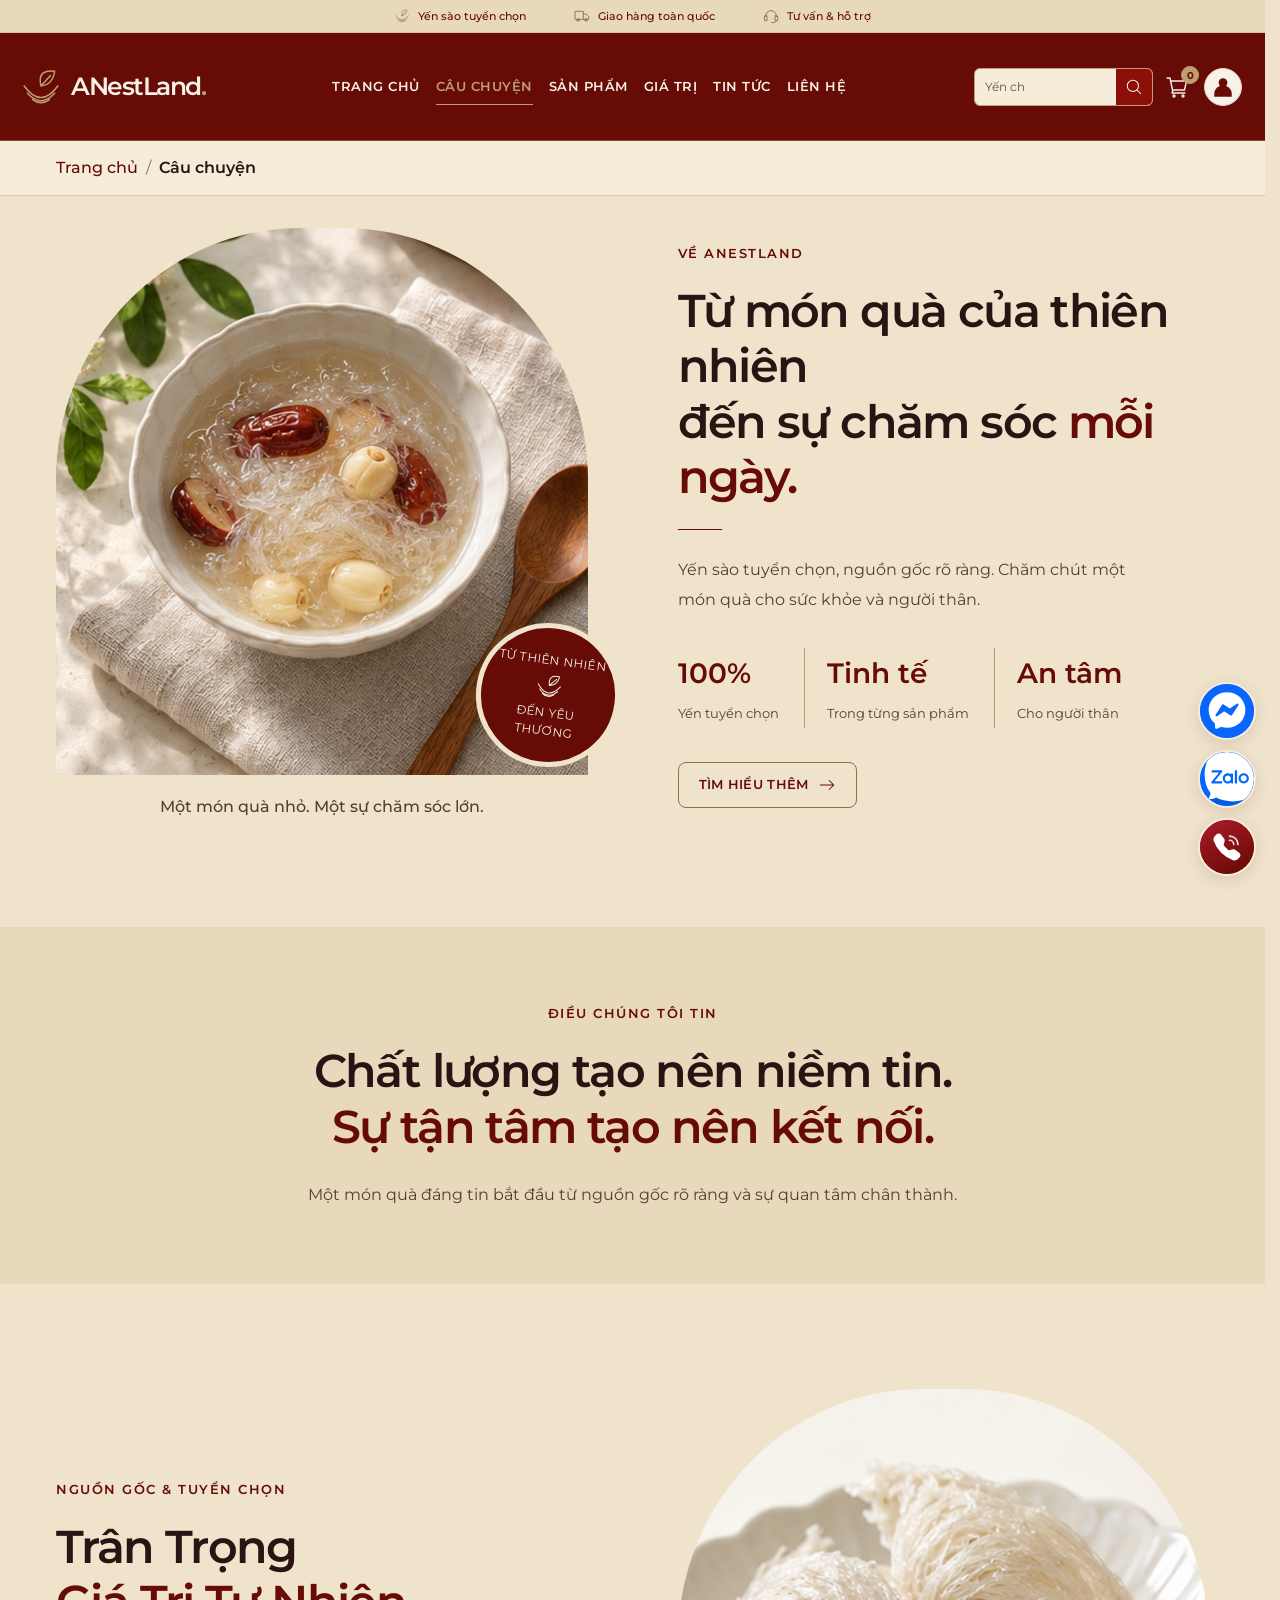
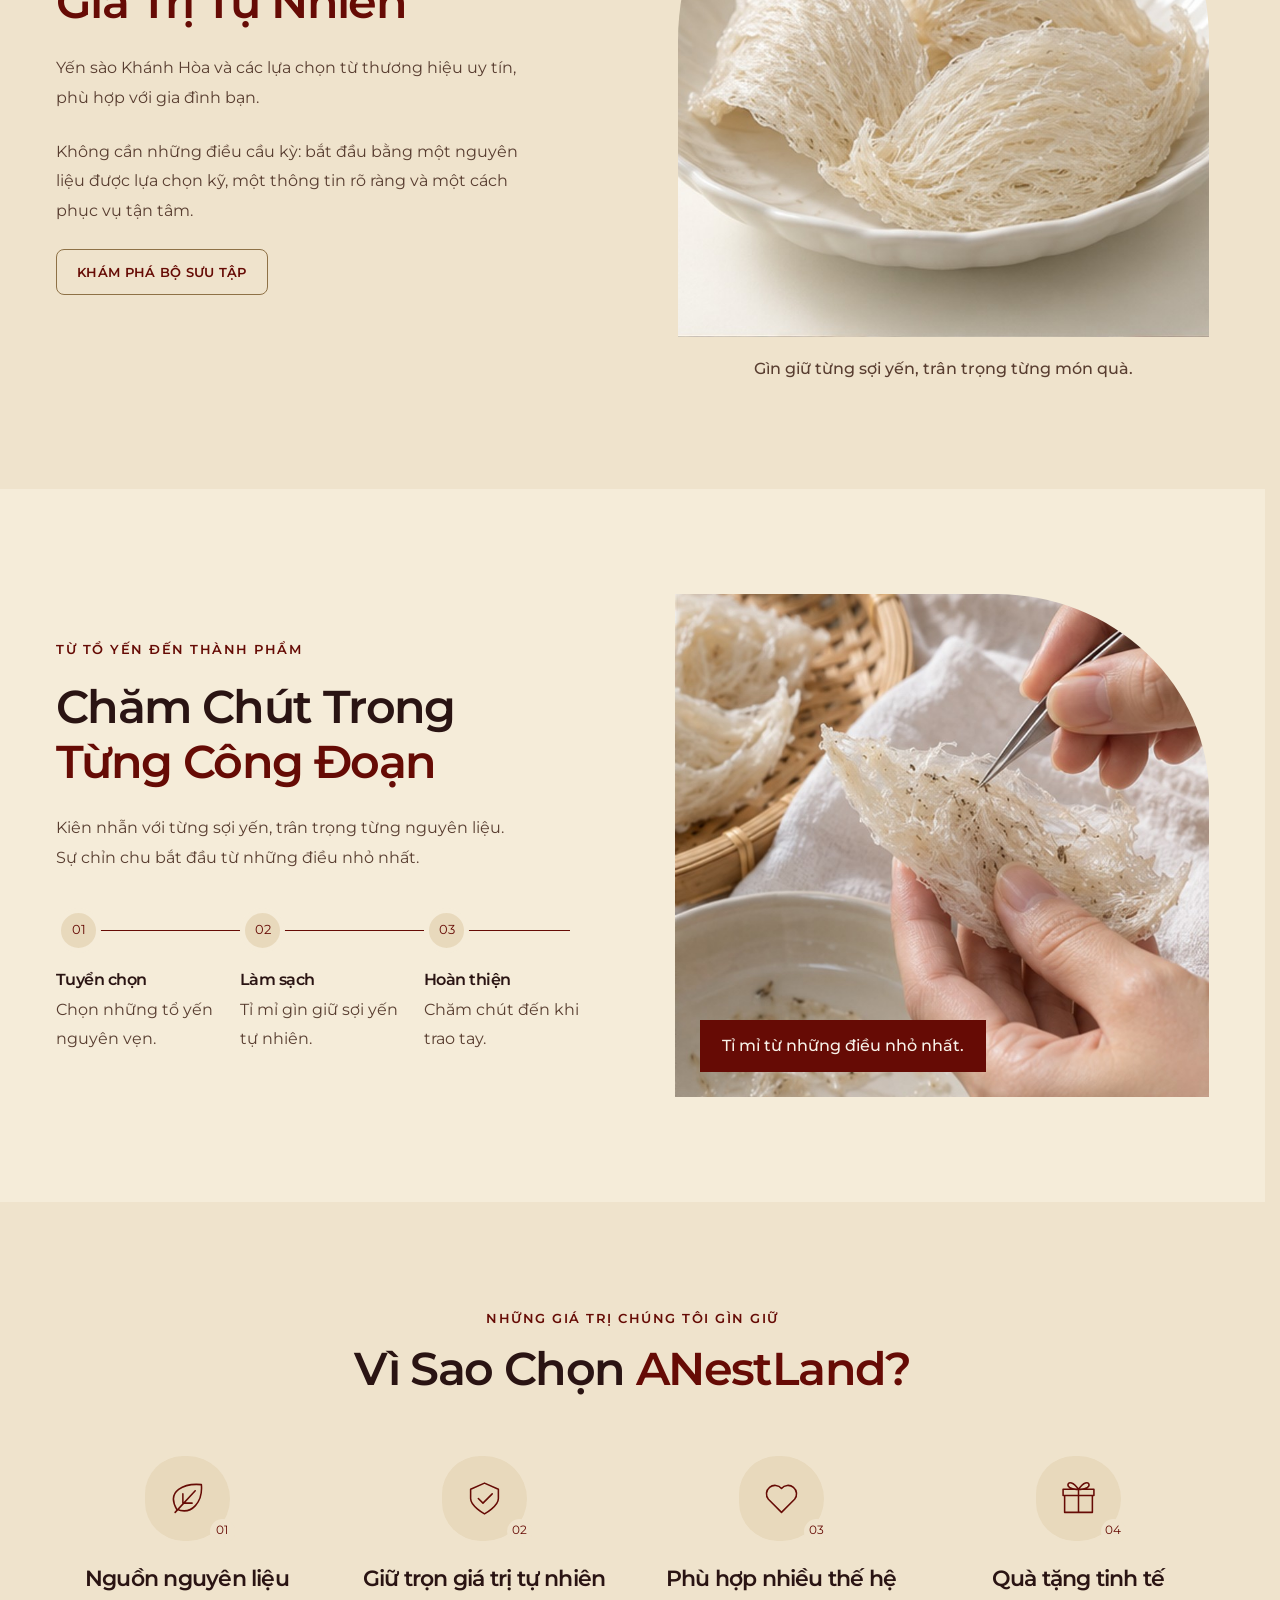
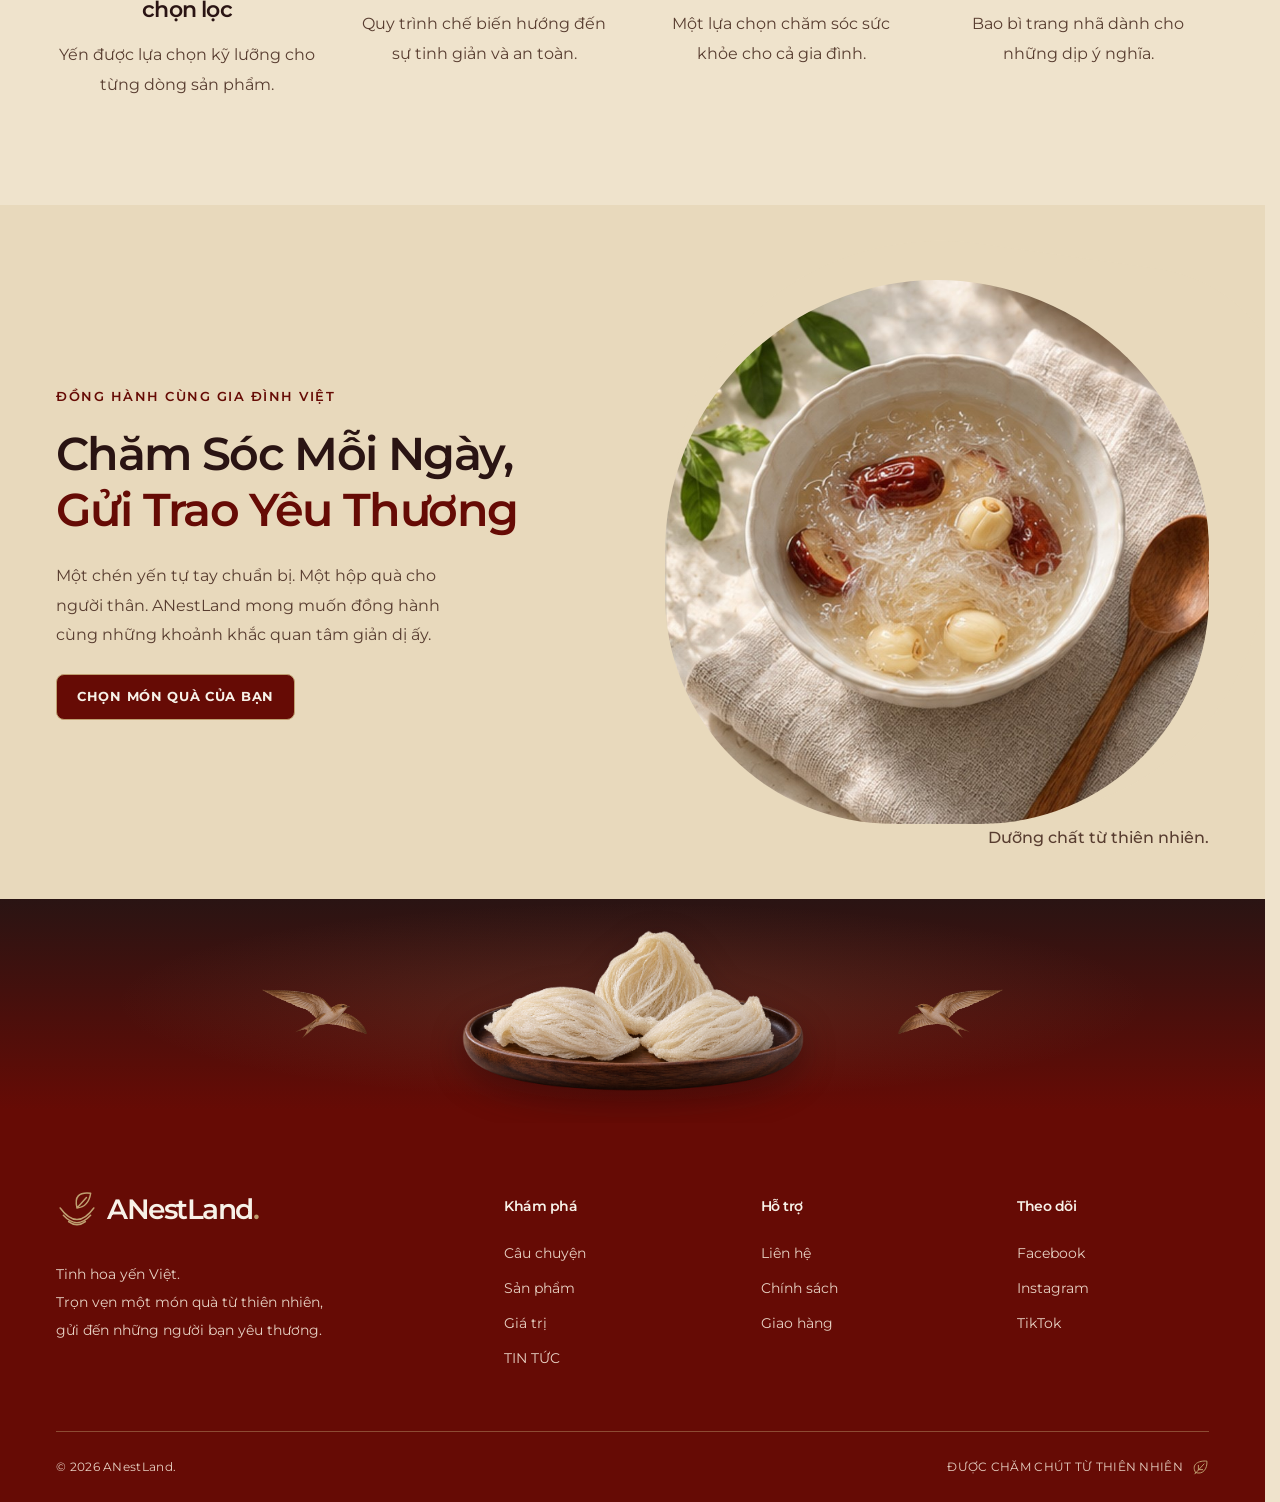
==== commit ad64d258: "Update ANestLand after teacher feedback" ====
--- a/ANestLand-Demo/about.html
+++ b/ANestLand-Demo/about.html
@@ -39,10 +39,10 @@
     <nav class="mobile-nav" id="mobile-nav" aria-label="Menu mở rộng" hidden><a href="index.html">Trang chủ</a><a href="about.html" class="active" aria-current="page">Câu chuyện</a><a href="products.html">Sản phẩm</a><a href="values.html">Giá trị</a><a href="blog.html">Chuyện về yến</a><a href="contact.html">Liên hệ</a><button type="button" class="mobile-account-entry" data-account-open>Tài khoản</button></nav>
   </header>
   <main id="main">
-<section class="page-hero"><div class="container page-hero-inner"><div class="page-hero-copy"><p class="eyebrow">CÂU CHUYỆN ANESTLAND</p><h1>Từ Thiên Nhiên<br>Đến <em>Yêu Thương</em></h1><p>Chăm chút từ những điều nhỏ nhất, để sự quan tâm được trao đi mỗi ngày.</p><nav class="breadcrumbs" aria-label="Đường dẫn"><a href="index.html">Trang chủ</a><span aria-hidden="true">/</span><span aria-current="page">Câu chuyện</span></nav></div><span class="leaf page-leaf-one" aria-hidden="true"></span><span class="leaf page-leaf-two" aria-hidden="true"></span><svg class="page-hero-symbol" aria-hidden="true"><use href="#i-nest"/></svg></div></section><section class="story section container" id="brand-story">
+<div class="breadcrumb-row"><div class="container"><nav class="breadcrumbs" aria-label="Đường dẫn"><a href="index.html">Trang chủ</a><span aria-hidden="true">/</span><span aria-current="page">Câu chuyện</span></nav></div></div><h1 class="sr-only">Từ Thiên Nhiên<br>Đến <em>Yêu Thương</em></h1><section class="story section container" id="brand-story">
       <div class="story-visual reveal"><div class="image-arch"><img src="assets/images/wellness-bowl.jpg" alt="Chén yến chưng táo đỏ bên khăn linen và nhành lá xanh" width="512" height="512" loading="lazy"></div><div class="round-seal">TỪ THIÊN NHIÊN<svg><use href="#i-nest"/></svg><span>ĐẾN YÊU THƯƠNG</span></div><p class="image-note">Một món quà nhỏ. Một sự chăm sóc lớn.</p></div>
       <div class="editorial-copy reveal"><p class="eyebrow">VỀ ANESTLAND</p><h2>Từ món quà của thiên nhiên<br>đến sự chăm sóc <em>mỗi ngày.</em></h2><span class="section-rule"></span><p>Yến sào tuyển chọn, nguồn gốc rõ ràng. Chăm chút một món quà cho sức khỏe và người thân.</p><div class="qualities"><div><strong>100%</strong><span>Yến tuyển chọn</span></div><div><strong>Tinh tế</strong><span>Trong từng sản phẩm</span></div><div><strong>An tâm</strong><span>Cho người thân</span></div></div><a class="text-link button-secondary" href="#craft">TÌM HIỂU THÊM <svg><use href="#i-arrow"/></svg></a></div>
-    </section><section class="philosophy"><div class="container reveal"><p class="eyebrow">ĐIỀU CHÚNG TÔI TIN</p><h2>Chất lượng tạo nên niềm tin.<br><em>Sự tận tâm tạo nên kết nối.</em></h2><p>Một món quà đáng tin bắt đầu từ nguồn gốc rõ ràng và sự quan tâm chân thành.</p></div></section><section class="section container story sourcing"><div class="editorial-copy reveal"><p class="eyebrow">NGUỒN GỐC &amp; TUYỂN CHỌN</p><h2>Trân Trọng<br><em>Giá Trị Tự Nhiên</em></h2><p>Yến sào Khánh Hòa và các lựa chọn từ thương hiệu uy tín, phù hợp với gia đình bạn.</p><p>Không cần những điều cầu kỳ: bắt đầu bằng một nguyên liệu được lựa chọn kỹ, một thông tin rõ ràng và một cách phục vụ tận tâm.</p><a class="text-link button-secondary" href="products.html">KHÁM PHÁ BỘ SƯU TẬP <svg><use href="#i-arrow"/></svg></a></div><div class="story-visual reveal"><div class="image-arch"><img src="assets/images/refined-nest.jpg" alt="Những tổ yến tinh chế màu ngà" width="800" height="800" loading="lazy"></div><p class="image-note">Gìn giữ từng sợi yến, trân trọng từng món quà.</p></div></section><section class="craft section" id="craft"><div class="container craft-inner"><div class="editorial-copy reveal"><p class="eyebrow">TỪ TỔ YẾN ĐẾN THÀNH PHẨM</p><h2>Chăm Chút Trong<br><em>Từng Công Đoạn</em></h2><p>Kiên nhẫn với từng sợi yến, trân trọng từng nguyên liệu. Sự chỉn chu bắt đầu từ những điều nhỏ nhất.</p><ol class="process"><li><span>01</span><h3>Tuyển chọn</h3><p>Chọn những tổ yến nguyên vẹn.</p></li><li><span>02</span><h3>Làm sạch</h3><p>Tỉ mỉ gìn giữ sợi yến tự nhiên.</p></li><li><span>03</span><h3>Hoàn thiện</h3><p>Chăm chút đến khi trao tay.</p></li></ol></div><div class="craft-visual reveal"><img src="assets/images/craftsmanship.jpg" alt="Đôi bàn tay tỉ mỉ làm sạch tổ yến bằng nhíp trên khay tre" loading="lazy" width="512" height="512"><span class="craft-note">Tỉ mỉ từ những điều nhỏ nhất.</span></div></div></section><section class="benefits section container" id="values"><div class="section-heading reveal"><p class="eyebrow">NHỮNG GIÁ TRỊ CHÚNG TÔI GÌN GIỮ</p><h2>Vì Sao Chọn <em>ANestLand?</em></h2></div><div class="benefit-grid"><article class="reveal"><div class="benefit-icon"><svg><use href="#i-leaf"/></svg><span>01</span></div><h3>Nguồn nguyên liệu chọn lọc</h3><p>Yến được lựa chọn kỹ lưỡng cho từng dòng sản phẩm.</p></article><article class="reveal"><div class="benefit-icon"><svg><use href="#i-shield"/></svg><span>02</span></div><h3>Giữ trọn giá trị tự nhiên</h3><p>Quy trình chế biến hướng đến sự tinh giản và an toàn.</p></article><article class="reveal"><div class="benefit-icon"><svg><use href="#i-heart"/></svg><span>03</span></div><h3>Phù hợp nhiều thế hệ</h3><p>Một lựa chọn chăm sóc sức khỏe cho cả gia đình.</p></article><article class="reveal"><div class="benefit-icon"><svg><use href="#i-gift"/></svg><span>04</span></div><h3>Quà tặng tinh tế</h3><p>Bao bì trang nhã dành cho những dịp ý nghĩa.</p></article></div></section><section class="care-banner"><div class="container banner-inner"><div class="editorial-copy reveal"><p class="eyebrow">ĐỒNG HÀNH CÙNG GIA ĐÌNH VIỆT</p><h2>Chăm Sóc Mỗi Ngày,<br><em>Gửi Trao Mỗi Dịp</em></h2><p>Một chén yến tự tay chuẩn bị. Một hộp quà cho người thân. ANestLand mong muốn đồng hành cùng những khoảnh khắc quan tâm giản dị ấy.</p><a class="button" href="products.html">CHỌN MÓN QUÀ CỦA BẠN <svg><use href="#i-arrow"/></svg></a></div><div class="banner-visual reveal"><img src="assets/images/wellness-bowl.jpg" alt="Chén yến chưng táo đỏ trong không gian tự nhiên" width="800" height="800" loading="lazy"><span class="banner-caption">Nourish with nature.</span></div></div></section>
+    </section><section class="philosophy"><div class="container reveal"><p class="eyebrow">ĐIỀU CHÚNG TÔI TIN</p><h2>Chất lượng tạo nên niềm tin.<br><em>Sự tận tâm tạo nên kết nối.</em></h2><p>Một món quà đáng tin bắt đầu từ nguồn gốc rõ ràng và sự quan tâm chân thành.</p></div></section><section class="section container story sourcing"><div class="editorial-copy reveal"><p class="eyebrow">NGUỒN GỐC &amp; TUYỂN CHỌN</p><h2>Trân Trọng<br><em>Giá Trị Tự Nhiên</em></h2><p>Yến sào Khánh Hòa và các lựa chọn từ thương hiệu uy tín, phù hợp với gia đình bạn.</p><p>Không cần những điều cầu kỳ: bắt đầu bằng một nguyên liệu được lựa chọn kỹ, một thông tin rõ ràng và một cách phục vụ tận tâm.</p><a class="text-link button-secondary" href="products.html">KHÁM PHÁ BỘ SƯU TẬP</a></div><div class="story-visual reveal"><div class="image-arch"><img src="assets/images/refined-nest.jpg" alt="Những tổ yến tinh chế màu ngà" width="800" height="800" loading="lazy"></div><p class="image-note">Gìn giữ từng sợi yến, trân trọng từng món quà.</p></div></section><section class="craft section" id="craft"><div class="container craft-inner"><div class="editorial-copy reveal"><p class="eyebrow">TỪ TỔ YẾN ĐẾN THÀNH PHẨM</p><h2>Chăm Chút Trong<br><em>Từng Công Đoạn</em></h2><p>Kiên nhẫn với từng sợi yến, trân trọng từng nguyên liệu. Sự chỉn chu bắt đầu từ những điều nhỏ nhất.</p><ol class="process"><li><span>01</span><h3>Tuyển chọn</h3><p>Chọn những tổ yến nguyên vẹn.</p></li><li><span>02</span><h3>Làm sạch</h3><p>Tỉ mỉ gìn giữ sợi yến tự nhiên.</p></li><li><span>03</span><h3>Hoàn thiện</h3><p>Chăm chút đến khi trao tay.</p></li></ol></div><div class="craft-visual reveal"><img src="assets/images/craftsmanship.jpg" alt="Đôi bàn tay tỉ mỉ làm sạch tổ yến bằng nhíp trên khay tre" loading="lazy" width="512" height="512"><span class="craft-note">Tỉ mỉ từ những điều nhỏ nhất.</span></div></div></section><section class="benefits section container" id="values"><div class="section-heading reveal"><p class="eyebrow">NHỮNG GIÁ TRỊ CHÚNG TÔI GÌN GIỮ</p><h2>Vì Sao Chọn <em>ANestLand?</em></h2></div><div class="benefit-grid"><article class="reveal"><div class="benefit-icon"><svg><use href="#i-leaf"/></svg><span>01</span></div><h3>Nguồn nguyên liệu chọn lọc</h3><p>Yến được lựa chọn kỹ lưỡng cho từng dòng sản phẩm.</p></article><article class="reveal"><div class="benefit-icon"><svg><use href="#i-shield"/></svg><span>02</span></div><h3>Giữ trọn giá trị tự nhiên</h3><p>Quy trình chế biến hướng đến sự tinh giản và an toàn.</p></article><article class="reveal"><div class="benefit-icon"><svg><use href="#i-heart"/></svg><span>03</span></div><h3>Phù hợp nhiều thế hệ</h3><p>Một lựa chọn chăm sóc sức khỏe cho cả gia đình.</p></article><article class="reveal"><div class="benefit-icon"><svg><use href="#i-gift"/></svg><span>04</span></div><h3>Quà tặng tinh tế</h3><p>Bao bì trang nhã dành cho những dịp ý nghĩa.</p></article></div></section><section class="care-banner"><div class="container banner-inner"><div class="editorial-copy reveal"><p class="eyebrow">ĐỒNG HÀNH CÙNG GIA ĐÌNH VIỆT</p><h2>Chăm Sóc Mỗi Ngày,<br><em>Gửi Trao Mỗi Dịp</em></h2><p>Một chén yến tự tay chuẩn bị. Một hộp quà cho người thân. ANestLand mong muốn đồng hành cùng những khoảnh khắc quan tâm giản dị ấy.</p><a class="button" href="products.html">CHỌN MÓN QUÀ CỦA BẠN</a></div><div class="banner-visual reveal"><img src="assets/images/wellness-bowl.jpg" alt="Chén yến chưng táo đỏ trong không gian tự nhiên" width="800" height="800" loading="lazy"><span class="banner-caption">Nourish with nature.</span></div></div></section>
   </main>
   <footer id="footer"><div class="container footer-grid"><div class="footer-brand"><a class="logo" href="index.html"><svg><use href="#i-nest"/></svg><span>ANestLand<span class="logo-dot">.</span></span></a><p>Tinh hoa yến Việt.<br>Trọn vẹn một món quà từ thiên nhiên, gửi đến những người bạn yêu thương.</p></div><div><h2>Khám phá</h2><a href="about.html">Câu chuyện</a><a href="products.html">Sản phẩm</a><a href="values.html">Giá trị</a><a href="blog.html">Blog</a></div><div><h2>Hỗ trợ</h2><a href="contact.html">Liên hệ</a><button data-info="policy">Chính sách</button><button data-info="shipping">Giao hàng</button></div><div><h2>Theo dõi</h2><button data-info="social">Facebook</button><button data-info="social">Instagram</button><button data-info="social">TikTok</button></div></div><div class="container footer-bottom"><p>© 2026 ANestLand.</p><span>ĐƯỢC CHĂM CHÚT TỪ THIÊN NHIÊN <svg><use href="#i-leaf"/></svg></span></div></footer>
   
--- a/ANestLand-Demo/styles.css
+++ b/ANestLand-Demo/styles.css
@@ -341,6 +341,8 @@
 .toast a{font-weight:700}
 .cart-fly-image{position:fixed;z-index:55;pointer-events:none;object-fit:contain;border-radius:8px;box-shadow:0 8px 24px #660b0526;transform-origin:center}
 /* Compact header search: no modal, backdrop, or body scroll lock. */
+/* The sticky search is already visible: anchor-link padding must not scroll its caret. */
+html:has(.header-search:focus-within){scroll-padding-top:0}
 .header-search{position:relative;width:clamp(160px,14vw,210px);flex-shrink:0;--text-primary:#2a1413;--text-secondary:#583d30}
 .header-search-bar{display:flex;height:38px;align-items:center;overflow:hidden;border:1px solid var(--brand-gold);border-radius:6px;background:var(--surface-raised)}
 .header-search-bar:focus-within{box-shadow:0 0 0 2px #bf9f7040}
@@ -555,6 +557,7 @@
 
 /* App-style contacts remain anchored to the viewport. */
 .floating-contact{top:auto;bottom:24px;right:24px;transform:none;gap:10px}
+.floating-contact.is-obstructing-controls{visibility:hidden;pointer-events:none}
 .floating-contact-link{width:58px;height:58px;color:white;border:2px solid var(--surface-raised);box-shadow:0 4px 15px #660b0520;transition:filter .2s,border-color .2s,box-shadow .2s}
 .floating-contact-link:focus-visible{outline:2px solid var(--brand-primary);outline-offset:5px;box-shadow:0 0 0 3px var(--brand-gold)}
 .contact-facebook{background:#0866ff}.contact-zalo{background:#0068ff}.contact-phone{background:#8c1007}
@@ -703,7 +706,10 @@
 /* Compact contextual navigation shared by product and journal pages. */
 .context-back{display:inline-flex;align-items:center;justify-content:center;gap:8px;min-height:44px;width:fit-content;margin-top:14px;padding:10px 18px;border:1px solid var(--brand-gold);border-radius:8px;background:var(--surface-raised);color:var(--brand-primary);font-family:var(--sans);font-size:12px;font-weight:700;letter-spacing:.8px;line-height:1;transition:background-color .2s,border-color .2s,color .2s,box-shadow .2s}
 .context-back:hover{border-color:var(--brand-primary);background:var(--surface-secondary);color:var(--brand-secondary)}
-.context-back-arrow{font-size:17px;line-height:1;transition:transform .2s}
+.return-arrow{width:18px;height:18px;flex-shrink:0}
+.context-back-arrow{transition:transform .2s}
+.text-link:hover .return-arrow{transform:translateX(-3px)}
+@media(prefers-reduced-motion:reduce){.text-link:hover .return-arrow{transform:none}}
 .context-back:hover .context-back-arrow{transform:translateX(-3px)}
 .context-back:focus-visible{outline:2px solid var(--brand-primary);outline-offset:3px;box-shadow:0 0 0 3px var(--accent-faint)}
 .page-hero-copy .context-back{margin:18px auto 0}
@@ -715,7 +721,16 @@
 .news-list-page .blog-filter-row button{min-height:44px;padding:10px 16px;border:1px solid var(--brand-gold);border-radius:8px;font-weight:600;letter-spacing:.5px;color:var(--brand-primary);transition:background-color .2s,border-color .2s}
 .news-list-page .blog-filter-row button:hover,.news-list-page .blog-filter-row button.selected{background:var(--surface-secondary);border-color:var(--brand-primary)}
 .news-list-page .blog-filter-row button:focus-visible{outline:2px solid var(--brand-primary);outline-offset:3px}
-.news-list-page .featured-article{margin-bottom:52px}
+.news-list-page .featured-article{margin-bottom:52px;gap:40px;padding:24px;border:1px solid var(--accent-soft);border-radius:16px;background:var(--surface-raised);box-shadow:0 6px 20px var(--shadow-soft);overflow:hidden}
+.news-list-page .featured-article-image{border-radius:10px}
+.news-list-page .featured-article .editorial-copy{min-width:0;padding:8px 16px 8px 0}
+.news-list-page .blog-grid .blog-card{padding:0 0 24px;border:1px solid var(--accent-soft);border-radius:12px;background:var(--surface-raised);overflow:hidden}
+.news-list-page .blog-card .article-image{border-radius:11px 11px 0 0}
+.news-list-page .blog-card .article-meta,.news-list-page .blog-card h3{width:auto;margin-inline:24px}
+.news-list-page .blog-card h3{min-height:0;overflow-wrap:anywhere}
+.news-list-page .blog-grid .blog-card>.text-link{margin-inline:24px;max-width:calc(100% - 48px)}
+@media(max-width:1100px){.news-list-page .featured-article{gap:28px;padding:20px}.news-list-page .featured-article .editorial-copy{padding-right:0}.news-list-page .blog-card .article-meta,.news-list-page .blog-card h3,.news-list-page .blog-grid .blog-card>.text-link{margin-inline:20px}.news-list-page .blog-grid .blog-card>.text-link{max-width:calc(100% - 40px)}}
+@media(max-width:600px){.news-list-page .featured-article{padding:16px;gap:20px;border-radius:12px}.news-list-page .featured-article .editorial-copy{padding:0}.news-list-page .featured-article .editorial-copy h2{font-size:clamp(26px,7vw,36px)}.news-list-page .blog-grid .blog-card{padding-bottom:20px}.news-list-page .blog-card .article-meta,.news-list-page .blog-card h3,.news-list-page .blog-grid .blog-card>.text-link{margin-inline:16px}.news-list-page .blog-grid .blog-card>.text-link{max-width:calc(100% - 32px)}}
 .article-reading-layout{display:grid;grid-template-columns:240px minmax(0,740px);justify-content:center;gap:40px;align-items:start;margin-top:48px}
 .article-reading-layout #article-body{width:100%;min-width:0;margin:0;font-size:15px;line-height:1.95;overflow-wrap:break-word}
 .article-contents{position:sticky;top:calc(var(--toast-header-height,108px) + 20px);border:1px solid var(--brand-gold);border-radius:10px;background:var(--surface-raised);overflow:hidden;min-width:0}
@@ -740,7 +755,33 @@
 @media(max-width:600px){.article-reading-layout{margin-top:28px;gap:24px}.article-reading-layout #article-body{font-size:14px;line-height:1.95}.news-detail-page #article-body h2{font-size:25px}.news-detail-page #article-body h3{font-size:20px}.news-detail-page #article-body blockquote{font-size:22px;padding:20px}.news-list-page .blog-filter-row{gap:8px}.news-list-page .blog-filter-row button{font-size:11px;letter-spacing:0;padding:10px 12px}.news-list-page .featured-article{margin-bottom:36px}}
 @media(prefers-reduced-motion:reduce){.contents-chevron,.article-contents a,.news-list-page .blog-filter-row button{transition:none}}
 
-/* Local-only editorial interaction; article typography and TOC stay unchanged. */
+/* Patch 3: one reading column for image, copy and end-of-article metadata. */
+.news-detail-page{--article-content-width:740px}
+.news-detail-page .article-reading-layout{grid-template-columns:240px minmax(0,var(--article-content-width))}
+.article-content-column{min-width:0}
+.news-detail-page .article-content-column>.article-hero-image{width:100%;max-width:var(--article-content-width);margin:0 0 32px}
+.news-detail-page .article-content-column>.article-hero-image img{width:100%;max-height:360px;aspect-ratio:16/9;object-fit:cover;border-radius:8px}
+.news-detail-page #article-body h2[data-section-number]:before,.article-contents a[data-section-number]:before{content:attr(data-section-number) ' ';font-weight:700;color:var(--brand-primary)}
+.news-detail-page .article-content-column>.article-meta-wrap{width:100%;margin:32px 0 20px}
+.news-detail-page .article-content-column>.article-end{width:100%}
+@media(max-width:1100px){.news-detail-page .article-reading-layout{grid-template-columns:minmax(0,var(--article-content-width))}}
+.contents-sheet-heading{display:none}
+@media(max-width:1100px){
+ .news-detail-page .article-contents{position:absolute;width:0;height:0;border:0;overflow:visible}
+ .news-detail-page .contents-toggle{position:fixed;z-index:44;left:50%;bottom:calc(16px + env(safe-area-inset-bottom,0px));transform:translateX(-50%);width:128px;height:44px;min-height:44px;padding:10px 14px;gap:8px;line-height:1.2;white-space:nowrap;border:1px solid var(--brand-gold);border-radius:9px;background:var(--brand-primary);color:var(--text-on-dark);box-shadow:0 4px 18px var(--shadow-medium)}
+ .news-detail-page .contents-toggle:focus-visible{outline-color:var(--brand-gold);outline-offset:3px}
+ .news-detail-page .article-contents nav{position:fixed;z-index:44;left:calc(50% - 28px);bottom:calc(76px + env(safe-area-inset-bottom,0px));transform:translateX(-50%);width:min(620px,calc(100% - 112px));max-height:min(65dvh,560px,calc(100dvh - var(--toast-header-height,108px) - 100px));padding:0 8px 8px;border:1px solid var(--brand-gold);border-radius:12px;background:var(--surface-raised);box-shadow:0 8px 28px var(--shadow-medium);overscroll-behavior:contain;animation:contents-sheet-enter .22s ease-out}
+ .news-detail-page .contents-sheet-heading{display:flex;align-items:center;justify-content:space-between;gap:8px;position:sticky;top:0;z-index:1;padding:4px 0 4px 10px;background:var(--surface-raised);border-bottom:1px solid var(--accent-line);color:var(--brand-primary);font-size:12px;letter-spacing:.5px}
+ .contents-close{width:44px;height:44px;flex-shrink:0;font-size:24px;border-radius:8px;color:var(--brand-primary)}
+ .contents-close:hover{background:var(--surface-secondary)}
+ .news-detail-page .article-contents a{min-height:44px}
+ .news-detail-page{padding-bottom:calc(76px + env(safe-area-inset-bottom,0px))}
+ .news-detail-page:has(dialog[open]) .article-contents,.news-detail-page:has(.header-search.is-open) .article-contents,.news-detail-page:has(.mini-cart:not([hidden])) .article-contents{visibility:hidden;pointer-events:none}
+}
+@keyframes contents-sheet-enter{from{opacity:0;translate:0 12px}to{opacity:1;translate:0 0}}
+@media(prefers-reduced-motion:reduce){.news-detail-page .article-contents nav{animation:none}}
+
+/* Local-only editorial interaction. */
 .article-meta-wrap{margin-top:24px;margin-bottom:32px}
 .article-author-meta{max-width:1020px;margin:auto;padding:12px 20px;background:var(--surface-raised);border:1px solid var(--accent-line);border-radius:10px;display:grid;grid-template-columns:minmax(240px,1fr) minmax(0,1.4fr);align-items:center;gap:10px 24px;font-size:12px;line-height:1.5}
 .article-author{display:flex;align-items:center;gap:12px;min-width:0}.article-author strong{display:block;font-size:15px;line-height:1.5;color:var(--brand-primary)}
@@ -782,9 +823,12 @@
 @media(prefers-reduced-motion:reduce){.hero-hotspot-endpoint span:before,.hero-hotspot-endpoint span:after{animation:none!important;opacity:.6}.hero-hotspot-endpoint span{transition:none}.hero-hotspot-endpoint:is(:hover,:focus-visible) span{transform:none}}
 
 /* Unified site navigation and separate account entry, shared on all static pages. */
+.header-brand-nav{display:contents}
+@media(max-width:1200px){.header-brand-nav{display:flex;align-items:center;gap:4px;flex-shrink:0}}
 @media(min-width:1201px) and (max-width:1350px){.site-header{padding-inline:24px;gap:16px}.site-header .desktop-nav{gap:16px}.site-header .header-tools{gap:6px}}
 @media(max-width:1200px){.site-header .desktop-nav{display:none}}
 .site-header #menu-toggle,.account-avatar{display:flex;align-items:center;justify-content:center;width:44px;height:44px;flex:0 0 44px;padding:0}
+@media(min-width:1201px){.site-header #menu-toggle,.navigation-popover{display:none}}
 .account-avatar{border-radius:50%;color:var(--brand-primary)}
 .account-avatar-surface{display:grid;place-items:center;width:38px;height:38px;border-radius:50%;background:var(--text-on-dark);border:1px solid var(--brand-champagne);transition:transform .2s,box-shadow .2s}
 .account-avatar-surface svg{width:28px;height:28px;fill:currentColor;stroke:none}
@@ -825,6 +869,34 @@
 @media(max-width:600px){.utility-bar ul{display:grid;grid-template-columns:repeat(3,minmax(0,1fr));gap:8px;padding:6px 10px;min-height:40px}.utility-bar li{font-size:10px;line-height:1.5}.utility-bar svg{display:none}.site-header{padding-inline:8px;gap:4px}.site-header .logo{font-size:18px}.site-header .header-tools{gap:0}.site-header .language-trigger{min-width:48px;padding-inline:4px;gap:4px}.header-favorite{width:32px;flex-basis:32px}.header-favorite svg{width:20px;height:20px}}
 @media(max-width:360px){.site-header{padding-inline:4px}.site-header .logo{font-size:12.5px;letter-spacing:-.8px}.site-header .search-trigger,.site-header .bag-button{width:32px}.site-header .language-trigger{min-width:40px;padding-inline:2px;gap:2px}.site-header .language-trigger svg{width:24px}}
 
+/* Patch 1: language and local product favorites live inside the avatar popover. */
+.account-menu{position:absolute;top:calc(100% + 8px);right:12px;z-index:40;width:min(280px,calc(100% - 24px));max-height:calc(100dvh - 160px);overflow-y:auto;overscroll-behavior:contain;padding:8px;border:1px solid var(--brand-gold);border-radius:10px;background:var(--surface-raised);box-shadow:0 8px 24px var(--shadow-medium);color:var(--brand-primary)}
+.account-menu-item{display:block;width:100%;min-height:44px;padding:10px 12px;border-radius:7px;text-align:left;font-size:14px;font-weight:600;color:var(--brand-primary)}
+.account-menu-item:hover,.account-menu-item:focus-visible{background:var(--accent-faint)}
+.account-menu :is(button,a):focus-visible{outline:2px solid var(--brand-gold-deep);outline-offset:-2px}
+#account-language-slot{border-block:1px solid var(--accent-line);padding:8px 0;margin:4px 0}
+#account-language-slot>p{font-size:12px;font-weight:600;padding:0 12px 6px;color:var(--brand-primary)}
+.account-menu .language-trigger{width:100%;min-height:44px;padding:8px 12px;gap:8px}
+.account-menu .language-current{flex:1;text-align:left}
+.account-menu .language-options{position:static;width:100%;min-width:0;box-shadow:none;margin-top:6px}
+.favorite-product-row{display:flex;align-items:center;border-bottom:1px solid var(--accent-line);gap:8px}
+.favorite-product-row .favorite-product{flex:1;min-width:0;border:0}
+.favorite-remove{flex:0 0 44px;width:44px;height:44px;border-radius:7px;font-size:24px;color:var(--brand-primary)}
+.favorite-remove:hover,.favorite-remove:focus-visible{background:var(--accent-faint)}
+@media(max-width:600px){.site-header .header-tools{gap:4px}.site-header .search-trigger,.site-header .bag-button{width:44px;height:44px}.site-header .header-search{width:44px}.site-header .logo{font-size:18px}}
+
+/* Patch 2: compact internal-page navigation; the homepage hero is unchanged. */
+.inner-page .breadcrumb-row{width:100%;margin:0;padding:14px 0;background:var(--surface-raised);border-bottom:1px solid var(--accent-line)}
+.inner-page .breadcrumb-row>.container{display:flex;align-items:center;justify-content:space-between;gap:16px}
+.inner-page .breadcrumb-row .breadcrumbs{flex:1;min-width:0;justify-content:flex-start;gap:8px;margin:0;font-size:16px;line-height:1.6;color:var(--brand-gold-deep)}
+.inner-page .breadcrumb-row .breadcrumbs a{color:var(--brand-primary);font-weight:500}
+.inner-page .breadcrumb-row .breadcrumbs a:hover{text-decoration:underline;text-underline-offset:4px}
+.inner-page .breadcrumb-row .breadcrumbs>[aria-current]{max-width:100%;min-width:0;overflow-wrap:anywhere;color:var(--ink);font-weight:600;display:-webkit-box;-webkit-box-orient:vertical;-webkit-line-clamp:2;overflow:hidden}
+.inner-page .breadcrumb-row .context-back{flex-shrink:0;margin:0}
+.inner-page main>.breadcrumb-row~.section:first-of-type{padding-top:32px}
+.inner-page .breadcrumb-row+.product-detail-layout{padding-top:28px}
+@media(max-width:600px){.inner-page .breadcrumb-row{padding-block:12px}.inner-page .breadcrumb-row>.container{flex-wrap:wrap;gap:10px}.inner-page .breadcrumb-row .breadcrumbs{flex-basis:100%;font-size:14px}.inner-page main>.breadcrumb-row~.section:first-of-type{padding-top:24px}.inner-page .breadcrumb-row+.product-detail-layout{padding-top:24px}}
+
 /* Editorial identity: shared fictional AI portrait, real article metadata, curated tags. */
 .article-author-meta{padding:20px 24px;grid-template-columns:minmax(260px,1fr) minmax(0,1.35fr);gap:16px 28px;border-color:var(--accent-line);border-left:3px solid var(--brand-gold);background:linear-gradient(110deg,var(--surface-raised),var(--surface));border-radius:14px;box-shadow:0 4px 16px var(--shadow-soft)}
 .article-author{gap:16px}.article-author strong{font-size:16px;line-height:1.45}.article-author .article-meta-label{font-size:10px;letter-spacing:1px;text-transform:uppercase;margin-bottom:4px}
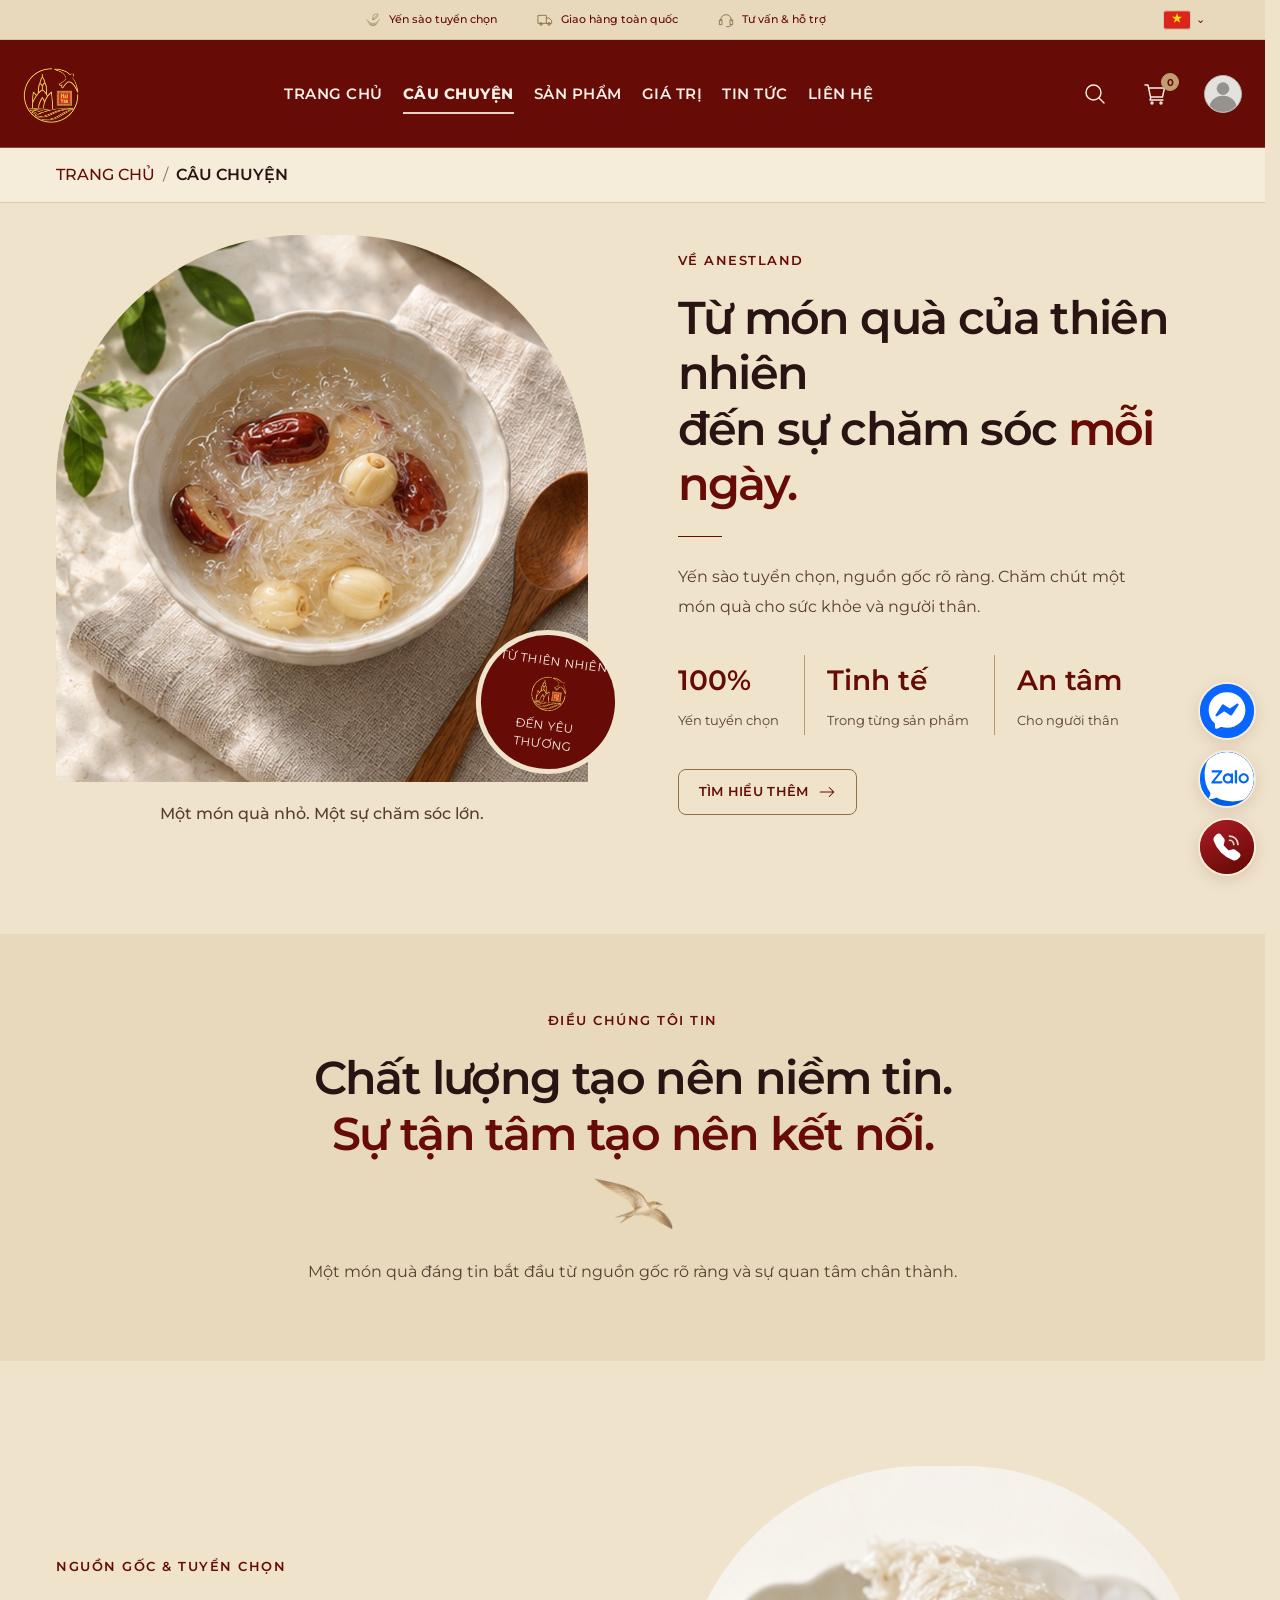
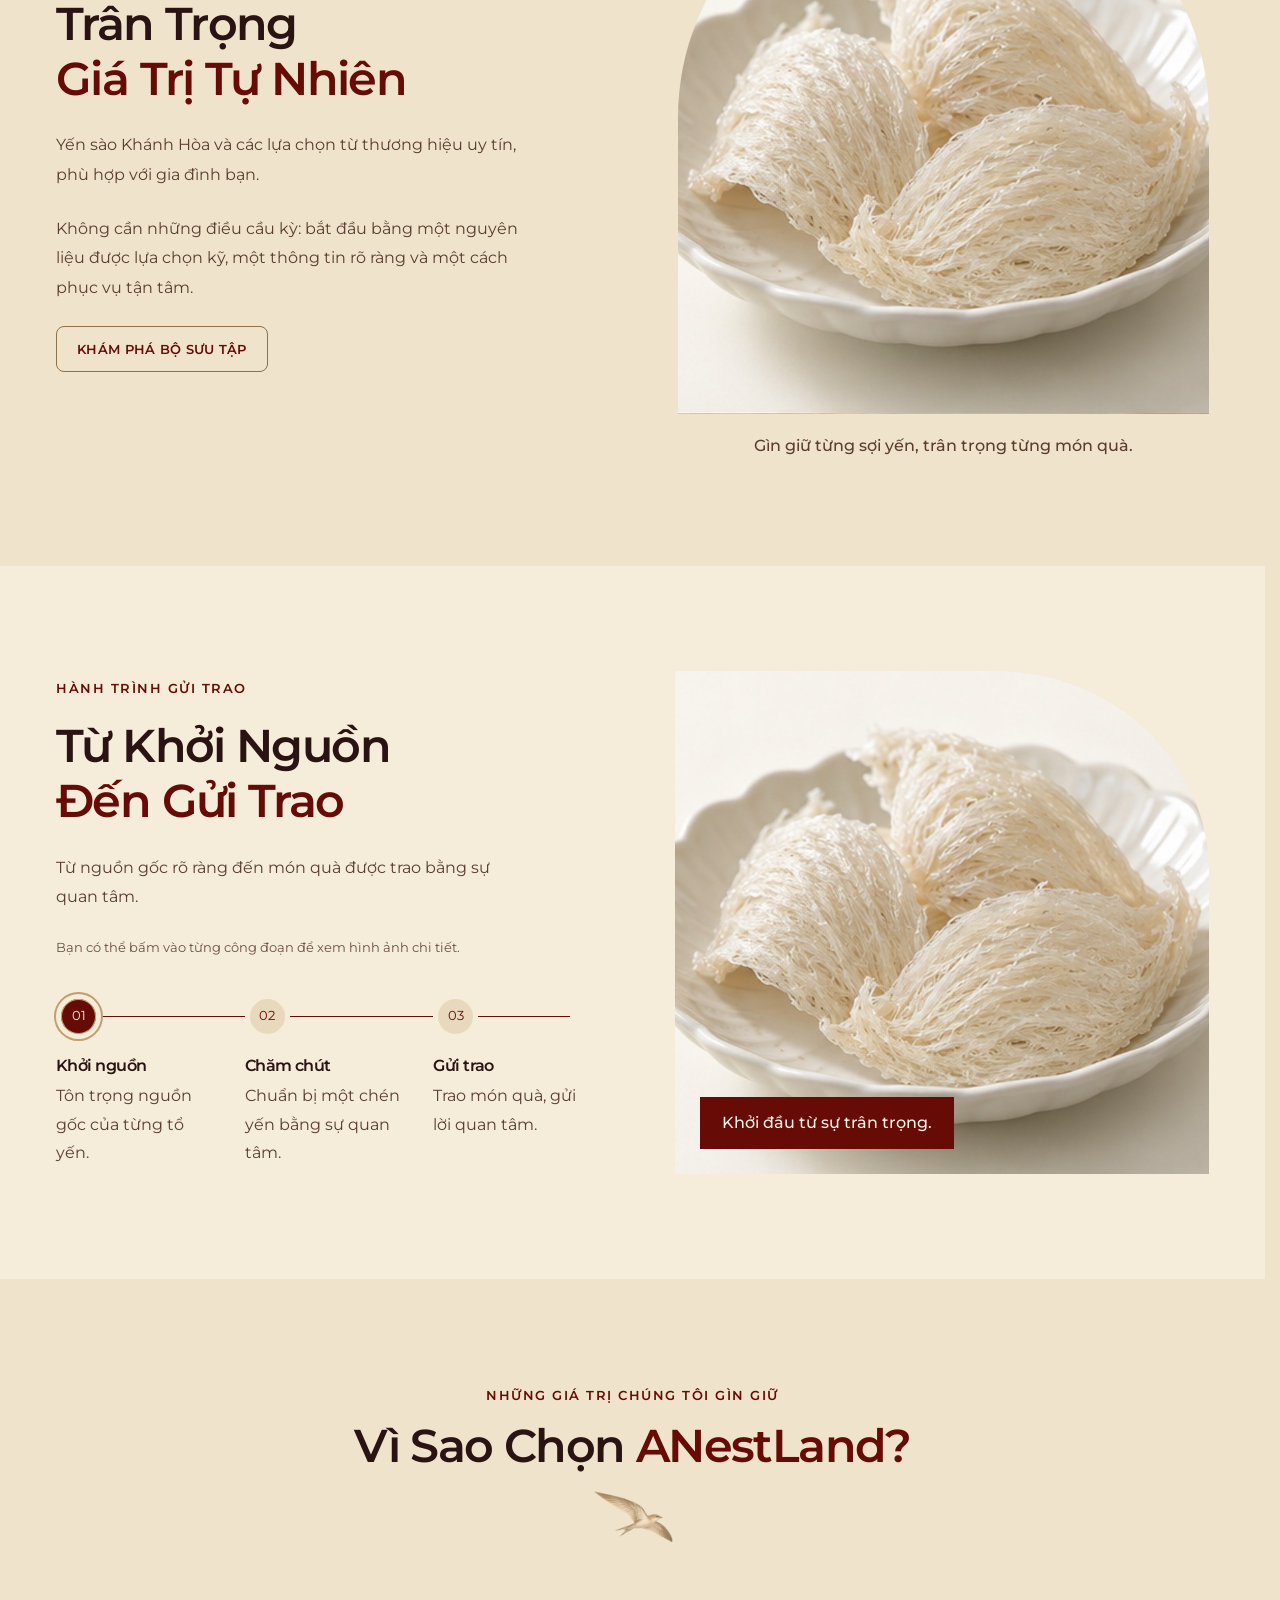
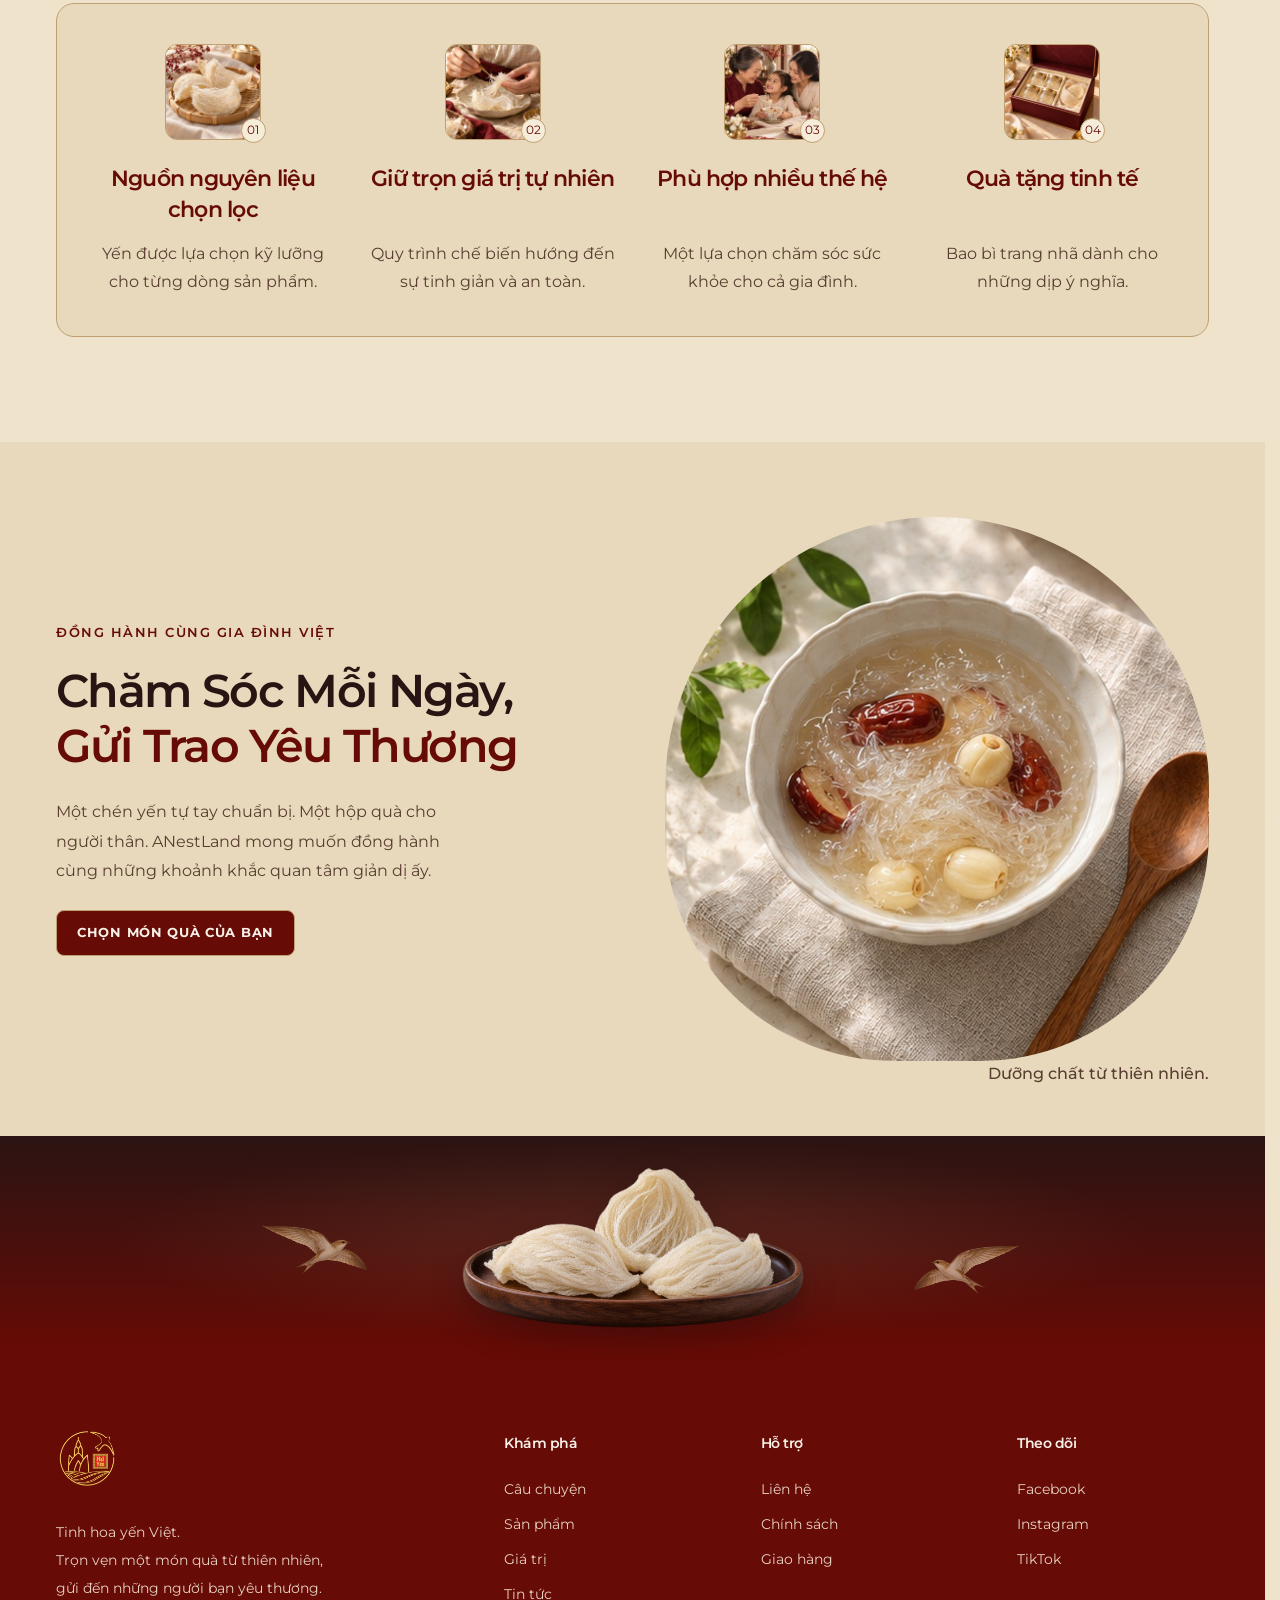
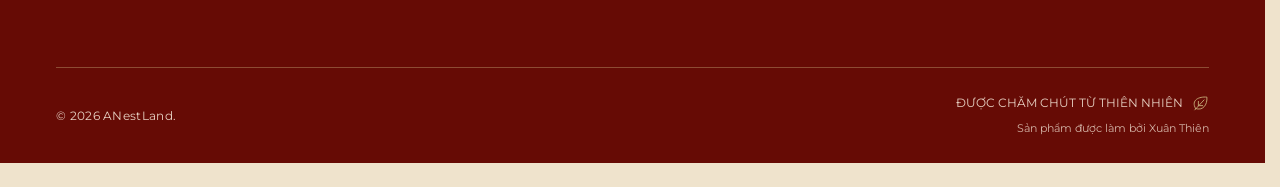
==== commit c9030deb: "Update ANestLand checkout cart animations and responsive UI" ====
--- a/ANestLand-Demo/about.html
+++ b/ANestLand-Demo/about.html
@@ -6,7 +6,9 @@
   <meta name="description" content="Câu Chuyện ANestLand. Câu chuyện và sản phẩm yến sào được chăm chút tại ANestLand.">
   <meta name="theme-color" content="#660b05">
   <title>Câu Chuyện ANestLand — ANestLand</title>
-  <link rel="icon" href="data:image/svg+xml,%3Csvg xmlns='http://www.w3.org/2000/svg' viewBox='0 0 40 40'%3E%3Cpath d='M5 18Q20 40 35 18M7 24Q20 40 33 24M20 18Q17 2 32 5Q30 18 20 18' fill='none' stroke='%23BF9F70' stroke-width='3'/%3E%3C/svg%3E">
+  <link rel="icon" type="image/png" sizes="32x32" href="assets/icons/anestland-official-favicon-32.png">
+  <link rel="icon" type="image/png" sizes="192x192" href="assets/icons/anestland-official-favicon-192.png">
+  <link rel="apple-touch-icon" sizes="180x180" href="assets/icons/anestland-official-apple-touch.png">
   <link rel="preconnect" href="https://fonts.googleapis.com">
   <link rel="preconnect" href="https://fonts.gstatic.com" crossorigin>
   <link href="https://fonts.googleapis.com/css2?family=Montserrat:wght@400;500;600;700&display=swap" rel="stylesheet">
@@ -29,7 +31,7 @@
   </defs></svg>
   <a class="skip-link" href="#main">Đến nội dung chính</a>
   <header class="site-header" id="header">
-    <a class="logo" href="index.html" aria-label="ANestLand, trang chủ"><svg><use href="#i-nest"/></svg><span>ANestLand<span class="logo-dot">.</span></span></a>
+    <a class="logo" href="index.html" aria-label="ANestLand, trang chủ"><img class="brand-logo" src="assets/icons/anestland-official-logo.png" width="500" height="500" alt="ANestLand"></a>
     <nav class="desktop-nav" aria-label="Điều hướng chính"><a href="index.html">TRANG CHỦ</a><a href="about.html" class="active" aria-current="page">CÂU CHUYỆN</a><a href="products.html">SẢN PHẨM</a><a href="values.html">GIÁ TRỊ</a><a href="blog.html">BLOG</a><a href="contact.html">LIÊN HỆ</a></nav>
     <div class="header-tools"><div class="header-search">
       <button type="button" class="icon-button search-trigger" id="search-toggle" aria-label="Mở tìm kiếm" aria-expanded="false" aria-controls="search-panel"><svg><use href="#i-search"/></svg></button>
@@ -40,12 +42,12 @@
   </header>
   <main id="main">
 <div class="breadcrumb-row"><div class="container"><nav class="breadcrumbs" aria-label="Đường dẫn"><a href="index.html">Trang chủ</a><span aria-hidden="true">/</span><span aria-current="page">Câu chuyện</span></nav></div></div><h1 class="sr-only">Từ Thiên Nhiên<br>Đến <em>Yêu Thương</em></h1><section class="story section container" id="brand-story">
-      <div class="story-visual reveal"><div class="image-arch"><img src="assets/images/wellness-bowl.jpg" alt="Chén yến chưng táo đỏ bên khăn linen và nhành lá xanh" width="512" height="512" loading="lazy"></div><div class="round-seal">TỪ THIÊN NHIÊN<svg><use href="#i-nest"/></svg><span>ĐẾN YÊU THƯƠNG</span></div><p class="image-note">Một món quà nhỏ. Một sự chăm sóc lớn.</p></div>
+      <div class="story-visual reveal"><div class="image-arch"><img src="assets/images/wellness-bowl.jpg" alt="Chén yến chưng táo đỏ bên khăn linen và nhành lá xanh" width="512" height="512" loading="lazy"></div><div class="round-seal">TỪ THIÊN NHIÊN<img class="seal-brand-logo" src="assets/icons/anestland-official-logo.png" width="500" height="500" alt="ANestLand"><span>ĐẾN YÊU THƯƠNG</span></div><p class="image-note">Một món quà nhỏ. Một sự chăm sóc lớn.</p></div>
       <div class="editorial-copy reveal"><p class="eyebrow">VỀ ANESTLAND</p><h2>Từ món quà của thiên nhiên<br>đến sự chăm sóc <em>mỗi ngày.</em></h2><span class="section-rule"></span><p>Yến sào tuyển chọn, nguồn gốc rõ ràng. Chăm chút một món quà cho sức khỏe và người thân.</p><div class="qualities"><div><strong>100%</strong><span>Yến tuyển chọn</span></div><div><strong>Tinh tế</strong><span>Trong từng sản phẩm</span></div><div><strong>An tâm</strong><span>Cho người thân</span></div></div><a class="text-link button-secondary" href="#craft">TÌM HIỂU THÊM <svg><use href="#i-arrow"/></svg></a></div>
-    </section><section class="philosophy"><div class="container reveal"><p class="eyebrow">ĐIỀU CHÚNG TÔI TIN</p><h2>Chất lượng tạo nên niềm tin.<br><em>Sự tận tâm tạo nên kết nối.</em></h2><p>Một món quà đáng tin bắt đầu từ nguồn gốc rõ ràng và sự quan tâm chân thành.</p></div></section><section class="section container story sourcing"><div class="editorial-copy reveal"><p class="eyebrow">NGUỒN GỐC &amp; TUYỂN CHỌN</p><h2>Trân Trọng<br><em>Giá Trị Tự Nhiên</em></h2><p>Yến sào Khánh Hòa và các lựa chọn từ thương hiệu uy tín, phù hợp với gia đình bạn.</p><p>Không cần những điều cầu kỳ: bắt đầu bằng một nguyên liệu được lựa chọn kỹ, một thông tin rõ ràng và một cách phục vụ tận tâm.</p><a class="text-link button-secondary" href="products.html">KHÁM PHÁ BỘ SƯU TẬP</a></div><div class="story-visual reveal"><div class="image-arch"><img src="assets/images/refined-nest.jpg" alt="Những tổ yến tinh chế màu ngà" width="800" height="800" loading="lazy"></div><p class="image-note">Gìn giữ từng sợi yến, trân trọng từng món quà.</p></div></section><section class="craft section" id="craft"><div class="container craft-inner"><div class="editorial-copy reveal"><p class="eyebrow">TỪ TỔ YẾN ĐẾN THÀNH PHẨM</p><h2>Chăm Chút Trong<br><em>Từng Công Đoạn</em></h2><p>Kiên nhẫn với từng sợi yến, trân trọng từng nguyên liệu. Sự chỉn chu bắt đầu từ những điều nhỏ nhất.</p><ol class="process"><li><span>01</span><h3>Tuyển chọn</h3><p>Chọn những tổ yến nguyên vẹn.</p></li><li><span>02</span><h3>Làm sạch</h3><p>Tỉ mỉ gìn giữ sợi yến tự nhiên.</p></li><li><span>03</span><h3>Hoàn thiện</h3><p>Chăm chút đến khi trao tay.</p></li></ol></div><div class="craft-visual reveal"><img src="assets/images/craftsmanship.jpg" alt="Đôi bàn tay tỉ mỉ làm sạch tổ yến bằng nhíp trên khay tre" loading="lazy" width="512" height="512"><span class="craft-note">Tỉ mỉ từ những điều nhỏ nhất.</span></div></div></section><section class="benefits section container" id="values"><div class="section-heading reveal"><p class="eyebrow">NHỮNG GIÁ TRỊ CHÚNG TÔI GÌN GIỮ</p><h2>Vì Sao Chọn <em>ANestLand?</em></h2></div><div class="benefit-grid"><article class="reveal"><div class="benefit-icon"><svg><use href="#i-leaf"/></svg><span>01</span></div><h3>Nguồn nguyên liệu chọn lọc</h3><p>Yến được lựa chọn kỹ lưỡng cho từng dòng sản phẩm.</p></article><article class="reveal"><div class="benefit-icon"><svg><use href="#i-shield"/></svg><span>02</span></div><h3>Giữ trọn giá trị tự nhiên</h3><p>Quy trình chế biến hướng đến sự tinh giản và an toàn.</p></article><article class="reveal"><div class="benefit-icon"><svg><use href="#i-heart"/></svg><span>03</span></div><h3>Phù hợp nhiều thế hệ</h3><p>Một lựa chọn chăm sóc sức khỏe cho cả gia đình.</p></article><article class="reveal"><div class="benefit-icon"><svg><use href="#i-gift"/></svg><span>04</span></div><h3>Quà tặng tinh tế</h3><p>Bao bì trang nhã dành cho những dịp ý nghĩa.</p></article></div></section><section class="care-banner"><div class="container banner-inner"><div class="editorial-copy reveal"><p class="eyebrow">ĐỒNG HÀNH CÙNG GIA ĐÌNH VIỆT</p><h2>Chăm Sóc Mỗi Ngày,<br><em>Gửi Trao Mỗi Dịp</em></h2><p>Một chén yến tự tay chuẩn bị. Một hộp quà cho người thân. ANestLand mong muốn đồng hành cùng những khoảnh khắc quan tâm giản dị ấy.</p><a class="button" href="products.html">CHỌN MÓN QUÀ CỦA BẠN</a></div><div class="banner-visual reveal"><img src="assets/images/wellness-bowl.jpg" alt="Chén yến chưng táo đỏ trong không gian tự nhiên" width="800" height="800" loading="lazy"><span class="banner-caption">Nourish with nature.</span></div></div></section>
+    </section><section class="philosophy"><div class="container reveal"><p class="eyebrow">ĐIỀU CHÚNG TÔI TIN</p><h2>Chất lượng tạo nên niềm tin.<br><em>Sự tận tâm tạo nên kết nối.</em></h2><p>Một món quà đáng tin bắt đầu từ nguồn gốc rõ ràng và sự quan tâm chân thành.</p></div></section><section class="section container story sourcing"><div class="editorial-copy reveal"><p class="eyebrow">NGUỒN GỐC &amp; TUYỂN CHỌN</p><h2>Trân Trọng<br><em>Giá Trị Tự Nhiên</em></h2><p>Yến sào Khánh Hòa và các lựa chọn từ thương hiệu uy tín, phù hợp với gia đình bạn.</p><p>Không cần những điều cầu kỳ: bắt đầu bằng một nguyên liệu được lựa chọn kỹ, một thông tin rõ ràng và một cách phục vụ tận tâm.</p><a class="text-link button-secondary" href="products.html">KHÁM PHÁ BỘ SƯU TẬP</a></div><div class="story-visual reveal"><div class="image-arch"><img src="assets/images/refined-nest.jpg" alt="Những tổ yến tinh chế màu ngà" width="800" height="800" loading="lazy"></div><p class="image-note">Gìn giữ từng sợi yến, trân trọng từng món quà.</p></div></section><section class="craft section" id="craft"><div class="container craft-inner"><div class="editorial-copy reveal"><p class="eyebrow">HÀNH TRÌNH GỬI TRAO</p><h2>Từ Khởi Nguồn<br><em>Đến Gửi Trao</em></h2><p>Từ nguồn gốc rõ ràng đến món quà được trao bằng sự quan tâm.</p><p class="process-instruction">Bạn có thể bấm vào từng công đoạn để xem hình ảnh chi tiết.</p><ol class="process"><li><button type="button" data-process-step="0" aria-pressed="true" aria-controls="craft-image" aria-labelledby="craft-number-1 craft-step-1"><span id="craft-number-1">01</span></button><h3 id="craft-step-1">Khởi nguồn</h3><p>Tôn trọng nguồn gốc của từng tổ yến.</p></li><li><button type="button" data-process-step="1" aria-pressed="false" aria-controls="craft-image" aria-labelledby="craft-number-2 craft-step-2"><span id="craft-number-2">02</span></button><h3 id="craft-step-2">Chăm chút</h3><p>Chuẩn bị một chén yến bằng sự quan tâm.</p></li><li><button type="button" data-process-step="2" aria-pressed="false" aria-controls="craft-image" aria-labelledby="craft-number-3 craft-step-3"><span id="craft-number-3">03</span></button><h3 id="craft-step-3">Gửi trao</h3><p>Trao món quà, gửi lời quan tâm.</p></li></ol></div><div class="craft-visual reveal"><img id="craft-image" src="assets/images/refined-nest.jpg" alt="Những tổ yến tinh chế màu ngà" loading="lazy" width="512" height="512"><span class="craft-note" role="status" aria-atomic="true">Khởi đầu từ sự trân trọng.</span></div></div></section><section class="benefits section container" id="values"><div class="section-heading reveal"><p class="eyebrow">NHỮNG GIÁ TRỊ CHÚNG TÔI GÌN GIỮ</p><h2>Vì Sao Chọn <em>ANestLand?</em></h2></div><div class="benefit-grid"><article class="reveal"><div class="benefit-icon"><img src="assets/images/value-selection-ai.jpg" alt="Tổ yến thô được tuyển chọn" width="96" height="96" loading="lazy"><span>01</span></div><h3>Nguồn nguyên liệu chọn lọc</h3><p>Yến được lựa chọn kỹ lưỡng cho từng dòng sản phẩm.</p></article><article class="reveal"><div class="benefit-icon"><img src="assets/images/value-craft-ai.jpg" alt="Tỉ mỉ làm sạch tổ yến" width="96" height="96" loading="lazy"><span>02</span></div><h3>Giữ trọn giá trị tự nhiên</h3><p>Quy trình chế biến hướng đến sự tinh giản và an toàn.</p></article><article class="reveal"><div class="benefit-icon"><img src="assets/images/value-family-ai.jpg" alt="Chén yến cho khoảnh khắc chăm sóc gia đình" width="96" height="96" loading="lazy"><span>03</span></div><h3>Phù hợp nhiều thế hệ</h3><p>Một lựa chọn chăm sóc sức khỏe cho cả gia đình.</p></article><article class="reveal"><div class="benefit-icon"><img src="assets/images/value-gift-ai.jpg" alt="Hộp quà yến sào trình bày trang nhã" width="96" height="96" loading="lazy"><span>04</span></div><h3>Quà tặng tinh tế</h3><p>Bao bì trang nhã dành cho những dịp ý nghĩa.</p></article></div></section><section class="care-banner"><div class="container banner-inner"><div class="editorial-copy reveal"><p class="eyebrow">ĐỒNG HÀNH CÙNG GIA ĐÌNH VIỆT</p><h2>Chăm Sóc Mỗi Ngày,<br><em>Gửi Trao Mỗi Dịp</em></h2><p>Một chén yến tự tay chuẩn bị. Một hộp quà cho người thân. ANestLand mong muốn đồng hành cùng những khoảnh khắc quan tâm giản dị ấy.</p><a class="button" href="products.html">CHỌN MÓN QUÀ CỦA BẠN</a></div><div class="banner-visual reveal"><img src="assets/images/wellness-bowl.jpg" alt="Chén yến chưng táo đỏ trong không gian tự nhiên" width="800" height="800" loading="lazy"><span class="banner-caption">Nourish with nature.</span></div></div></section>
   </main>
-  <footer id="footer"><div class="container footer-grid"><div class="footer-brand"><a class="logo" href="index.html"><svg><use href="#i-nest"/></svg><span>ANestLand<span class="logo-dot">.</span></span></a><p>Tinh hoa yến Việt.<br>Trọn vẹn một món quà từ thiên nhiên, gửi đến những người bạn yêu thương.</p></div><div><h2>Khám phá</h2><a href="about.html">Câu chuyện</a><a href="products.html">Sản phẩm</a><a href="values.html">Giá trị</a><a href="blog.html">Blog</a></div><div><h2>Hỗ trợ</h2><a href="contact.html">Liên hệ</a><button data-info="policy">Chính sách</button><button data-info="shipping">Giao hàng</button></div><div><h2>Theo dõi</h2><button data-info="social">Facebook</button><button data-info="social">Instagram</button><button data-info="social">TikTok</button></div></div><div class="container footer-bottom"><p>© 2026 ANestLand.</p><span>ĐƯỢC CHĂM CHÚT TỪ THIÊN NHIÊN <svg><use href="#i-leaf"/></svg></span></div></footer>
-  
+  <footer id="footer"><div class="container footer-grid"><div class="footer-brand"><a class="logo" href="index.html"><img class="brand-logo" src="assets/icons/anestland-official-logo.png" width="500" height="500" alt="ANestLand"></a><p>Tinh hoa yến Việt.<br>Trọn vẹn một món quà từ thiên nhiên, gửi đến những người bạn yêu thương.</p></div><div><h2>Khám phá</h2><a href="about.html">Câu chuyện</a><a href="products.html">Sản phẩm</a><a href="values.html">Giá trị</a><a href="blog.html" data-i18n="footer.news">Tin tức</a></div><div><h2>Hỗ trợ</h2><a href="contact.html">Liên hệ</a><button data-info="policy">Chính sách</button><button data-info="shipping">Giao hàng</button></div><div><h2>Theo dõi</h2><button data-info="social">Facebook</button><button data-info="social">Instagram</button><button data-info="social">TikTok</button></div></div><div class="container footer-bottom"><p>© 2026 ANestLand.</p><div class="footer-credit-group"><span>ĐƯỢC CHĂM CHÚT TỪ THIÊN NHIÊN <svg><use href="#i-leaf"/></svg></span><span class="footer-credit">Sản phẩm được làm bởi Xuân Thiên</span></div></div></footer>
+
   <div class="toast" role="status" aria-live="polite"></div>
   <dialog id="content-dialog"><button class="dialog-close icon-button" aria-label="Đóng nội dung"><svg><use href="#i-close"/></svg></button><p class="eyebrow" id="dialog-label"></p><h2 id="dialog-title"></h2><div id="dialog-body"></div></dialog>
 </body>
--- a/ANestLand-Demo/styles.css
+++ b/ANestLand-Demo/styles.css
@@ -16,7 +16,7 @@
   --sans:'Montserrat',Arial,sans-serif;
 }
 *{box-sizing:border-box}html{scroll-behavior:smooth;scroll-padding-top:100px}body{margin:0;color:var(--ink);background:var(--white);font-family:var(--sans);font-size:14px;line-height:1.85}button,input{font:inherit}button,a{-webkit-tap-highlight-color:transparent}button{cursor:pointer}button:disabled{cursor:default}a{color:inherit;text-decoration:none}button{color:inherit}img{display:block;width:100%;height:auto}svg{width:24px;height:24px;fill:none;stroke:currentColor;stroke-width:1.4;stroke-linecap:round;stroke-linejoin:round;flex-shrink:0}h1,h2,h3,p{margin:0}h1,h2{font-family:var(--sans);font-weight:500;line-height:1.08}h2{font-size:clamp(36px,4.1vw,56px)}h2 em{color:var(--accent);font-weight:400}p{color:var(--muted)}button{border:0;background:none}button:focus-visible,a:focus-visible,input:focus-visible{outline:2px solid var(--accent);outline-offset:5px}::selection{background:var(--surface-secondary)}[hidden]{display:none!important}.svg-library{position:absolute;width:0;height:0;overflow:hidden}.container{width:min(1180px,calc(100% - 112px));margin-inline:auto}.section{padding-block:105px}.eyebrow{color:var(--accent);font-size:12px;font-weight:500;letter-spacing:2.4px;line-height:1.8;margin-bottom:18px}.logo{display:inline-flex;align-items:center;font-family:var(--sans);font-size:32px;font-weight:600;letter-spacing:-1.3px;white-space:nowrap;line-height:1}.logo svg{width:42px;height:42px;color:var(--accent);margin-right:9px;stroke-width:1.4}.logo-dot{color:var(--accent)}.skip-link{position:fixed;top:-80px;left:16px;z-index:100;background:var(--surface-raised);padding:12px}.skip-link:focus{top:8px}
-.site-header{height:108px;background:var(--white);padding-inline:5%;display:flex;align-items:center;justify-content:space-between;gap:30px;position:sticky;top:0;z-index:30;transition:height .35s,box-shadow .35s}.site-header.scrolled{height:80px;box-shadow:0 2px 14px var(--shadow-soft)}.desktop-nav{display:flex;gap:34px;align-items:center}.desktop-nav a{font-size:12px;letter-spacing:1px;font-weight:500;position:relative;padding-block:10px;white-space:nowrap}.desktop-nav a:after{content:'';position:absolute;bottom:3px;left:0;width:0;height:1px;background:var(--accent);transition:width .3s}.desktop-nav a:hover:after,.desktop-nav a.active:after{width:100%}.desktop-nav a.active{color:var(--accent)}.header-tools{display:flex;gap:16px}.icon-button{display:flex;align-items:center;justify-content:center;width:35px;height:40px;padding:5px}.icon-button:hover{color:var(--accent)}.bag-button{position:relative}.bag-count{position:absolute;top:0;right:0;background:var(--accent);color:var(--text);width:16px;height:16px;line-height:16px;border-radius:50%;font-size:12px}.mobile-nav{position:absolute;top:100%;right:5%;width:270px;background:var(--white);padding:22px 30px;box-shadow:0 10px 30px var(--shadow-medium);border-top:2px solid var(--accent)}.mobile-nav a{display:block;padding:10px 0}
+.site-header{height:108px;background:var(--white);padding-inline:5%;display:flex;align-items:center;justify-content:space-between;gap:30px;position:sticky;top:0;z-index:30;transition:height .35s,box-shadow .35s}.site-header.scrolled{height:80px;box-shadow:0 2px 14px var(--shadow-soft)}.desktop-nav{display:flex;gap:34px;align-items:center}.desktop-nav a{font-size:12px;letter-spacing:1px;font-weight:500;position:relative;padding-block:10px;white-space:nowrap}.desktop-nav a:after{content:'';position:absolute;bottom:3px;left:0;width:0;height:1px;background:var(--accent);transition:width .3s}.desktop-nav a:hover:after,.desktop-nav a.active:after{width:100%}.desktop-nav a.active{color:var(--accent)}.header-tools{display:flex;}.icon-button{display:flex;align-items:center;justify-content:center;width:35px;height:40px;padding:5px}.icon-button:hover{color:var(--accent)}.bag-button{position:relative}.bag-count{position:absolute;top:0;right:0;background:var(--accent);color:var(--text);width:16px;height:16px;line-height:16px;border-radius:50%;font-size:12px}.mobile-nav{position:absolute;top:100%;right:5%;width:270px;background:var(--white);padding:22px 30px;box-shadow:0 10px 30px var(--shadow-medium);border-top:2px solid var(--accent)}.mobile-nav a{display:block;padding:10px 0}
 .hero{min-height:640px;height:min(710px,calc(100svh - 108px));position:relative;display:grid;grid-template-columns:50% 50%;background:linear-gradient(180deg,var(--text) 65%,var(--surface-raised));overflow:hidden}.hero-art{position:relative;isolation:isolate;min-width:0;height:100%}.hero-blob{position:absolute;width:113%;height:83%;top:0;left:-18%;background:var(--surface-secondary);border-radius:0 35% 48% 0/0 38% 55% 0;transform:rotate(-8deg);z-index:-2}.hero-blob:after{content:'';position:absolute;width:180px;height:180px;bottom:-40px;right:25%;border-radius:50%;background:var(--surface-raised);opacity:.8}.hero-product{position:absolute;width:88%;max-width:600px;top:9%;left:8%;mix-blend-mode:multiply;transform:rotate(-9deg);animation:product-enter 1.4s both;transition:opacity .5s,transform .9s;filter:drop-shadow(12px 25px 15px var(--shadow-image))}.hero-art.gift-slide .hero-product{transform:rotate(0deg);top:14%}.hero-art.gift-slide .hero-blob{background:var(--surface-secondary)}.hero-copy{position:relative;align-self:center;padding:30px 90px 65px 25px}.hero-slide{display:none}.hero-slide.is-active{display:block}.hero-slide h1,.hero-slide h2{font-size:clamp(65px,7.8vw,112px);letter-spacing:-2px;color:var(--accent);line-height:.98}.hero-slide h2{font-size:clamp(58px,5.8vw,84px)}.hero-slide h1 em,.hero-slide h2 em{font-weight:400;color:var(--accent);display:inline-block}.hero-slide.is-active>*{animation:copy-enter .9s both}.hero-slide.is-active .eyebrow{animation-delay:.05s}.hero-slide.is-active h1,.hero-slide.is-active h2{animation-delay:.15s}.hero-slide.is-active .hero-description{animation-delay:.3s}.hero-slide.is-active .button{animation-delay:.45s}.hero-slide.is-active .hero-story-link{animation-delay:.5s}.flourish{display:block;color:var(--accent);font-family:var(--sans);font-size:28px;line-height:1.5;margin:12px 0}.hero-description{max-width:415px;font-size:14px;line-height:1.95;margin:15px 0 27px}.button{display:inline-flex;justify-content:center;align-items:center;gap:25px;background:var(--accent);color:var(--text);padding:17px 27px;min-height:54px;font-size:12px;font-weight:500;letter-spacing:1.1px;transition:background .3s}.button svg{width:20px;transition:transform .3s}.button:hover{background:var(--brand-secondary)}.button:hover svg,.text-link:hover svg{transform:translateX(5px)}.hero-story-link{display:block;font-size:12px;letter-spacing:1.5px;margin-top:23px;color:var(--muted)}.hero-story-link span{margin-left:12px}.slider-controls{position:absolute;right:28px;top:43%;display:flex;flex-direction:column;align-items:center;gap:9px}.slide-dot{width:37px;height:37px;border-radius:50%;font-size:12px;color:var(--muted);transition:background .3s,color .3s}.slide-dot.is-active{background:var(--accent);color:var(--white)}.slider-controls>span{height:24px;width:1px;background:var(--line)}.slider-pause{font-size:15px;color:var(--muted);padding:8px}.scroll-note{position:absolute;bottom:24px;left:50%;transform:translateX(-50%);display:flex;gap:22px;align-items:center;font-size:12px;letter-spacing:2px;color:var(--muted)}.scroll-note span:last-child{font-size:24px;color:var(--accent)}.art-caption{position:absolute;bottom:12%;left:17%;font-size:12px;letter-spacing:2px;color:var(--accent)}.leaf{position:absolute;width:67px;height:32px;background:linear-gradient(155deg,var(--leaf-light),var(--leaf-dark));border-radius:100% 0 100% 0;box-shadow:inset 0 -2px 4px var(--leaf-shadow);animation:float 7s ease-in-out infinite;z-index:2}.leaf:after{content:'';position:absolute;top:50%;left:5%;width:90%;height:1px;background:var(--leaf-vein);transform:rotate(-22deg)}.leaf-one{top:12%;left:18%;rotate:-32deg}.leaf-two{top:58%;right:4%;width:85px;height:42px;rotate:-20deg;animation-delay:-3s}.leaf-three{bottom:18%;left:6%;width:44px;height:23px;rotate:50deg;animation-duration:9s}.date{position:absolute;width:33px;height:50px;background:radial-gradient(ellipse at 35% 30%,var(--fruit-light),var(--fruit-dark) 55%,var(--fruit-deep));border-radius:47%;box-shadow:inset 2px 0 3px var(--fruit-shine),3px 7px 8px var(--fruit-shadow);animation:float 8s ease-in-out infinite;z-index:2}.date:after{content:'';position:absolute;inset:7px 10px;border-right:1px solid var(--fruit-line);border-left:1px solid var(--fruit-edge);border-radius:50%}.date-one{left:6%;top:38%;rotate:-25deg}.date-two{right:9%;top:15%;rotate:30deg;animation-delay:-3s;width:24px;height:38px}.seed{position:absolute;width:23px;height:28px;background:radial-gradient(circle at 35% 30%,var(--seed-light),var(--seed-dark));border-radius:48%;box-shadow:2px 4px 7px var(--seed-shadow);animation:float 6s ease-in-out infinite}.seed-one{bottom:28%;left:18%;rotate:22deg}.seed-two{top:31%;right:4%;animation-delay:-2s}.flower{position:absolute;font-size:70px;color:var(--flower);text-shadow:0 2px 5px var(--flower-shadow);animation:float 10s ease-in-out infinite}.flower-one{top:5%;right:11%;rotate:16deg}.organic-ring{position:absolute;width:80px;height:80px;border:1px solid var(--accent-line);border-radius:50%;left:7%;bottom:20%}.botanical-outline{position:absolute;width:220px;height:370px;border:1px solid var(--accent-faint);border-radius:100% 0 100% 0;right:-90px;bottom:0;rotate:20deg;z-index:-1}
 .story{display:grid;grid-template-columns:1fr 1fr;gap:90px;align-items:center}.story-visual{position:relative}.image-arch{overflow:hidden;border-radius:46% 46% 0 0;background:var(--warm)}.image-arch img{aspect-ratio:1/1.03;object-fit:cover}.round-seal{position:absolute;right:-32px;bottom:55px;width:128px;height:128px;border-radius:50%;background:var(--surface-secondary);border:5px solid var(--surface);display:flex;flex-direction:column;align-items:center;justify-content:center;font-size:12px;letter-spacing:1.3px;color:var(--accent);gap:5px;rotate:8deg}.round-seal svg{width:36px;height:36px}.image-note{text-align:center;font-family:var(--sans);font-size:21px;font-style:normal;margin-top:18px}.editorial-copy>p:not(.eyebrow){line-height:2;max-width:470px;margin:24px 0}.section-rule{display:block;width:44px;height:1px;background:var(--accent);margin:25px 0}.qualities{display:flex;gap:28px;margin:34px 0}.qualities div{border-right:1px solid var(--line);padding-right:25px}.qualities div:last-child{border:0;padding-right:0}.qualities strong{display:block;font-family:var(--sans);font-size:32px;font-weight:500;color:var(--accent)}.qualities span{font-size:12px;color:var(--muted);white-space:nowrap}.text-link{display:inline-flex;align-items:center;gap:17px;padding:0 0 5px;font-size:12px;letter-spacing:.6px;border-bottom:1px solid var(--accent);background:none}.text-link svg{width:18px;transition:transform .3s}.section-heading{text-align:center;max-width:750px;margin:0 auto 38px}.section-heading .eyebrow{margin-bottom:10px}.section-heading>p:last-child{margin-top:8px}.section-heading .flourish{font-size:21px;margin:12px 0}.products{padding-top:35px}.product-filters{display:flex;justify-content:center;gap:35px;margin:35px 0 43px}.product-filters button{font-size:12px;letter-spacing:1px;color:var(--muted);padding:7px 0;border-bottom:1px solid transparent}.product-filters button.selected{color:var(--accent);border-color:var(--accent)}.product-grid{display:grid;grid-template-columns:repeat(4,1fr);gap:25px}.product-card{text-align:center;transition:transform .4s}.product-card:hover{transform:translateY(-6px)}.product-image{position:relative;background:var(--warm);overflow:hidden;aspect-ratio:1/1.13}.product-image>img{height:100%;object-fit:contain;mix-blend-mode:multiply;transition:transform .6s}.product-card:hover .product-image>img{transform:scale(1.06)}.wishlist{position:absolute;right:10px;top:10px;z-index:2}.wishlist svg{width:19px}.wishlist[aria-pressed=true] svg{fill:var(--accent);stroke:var(--accent)}.product-tag{position:absolute;top:17px;left:12px;font-size:12px;letter-spacing:.7px;background:var(--surface-secondary);padding:4px 8px;z-index:1;color:var(--accent)}.cream-tag{background:var(--cream);color:var(--accent)}.add-product{position:absolute;bottom:0;left:0;right:0;background:var(--accent);color:var(--text);padding:13px;font-size:12px;letter-spacing:1px;transform:translateY(100%);transition:transform .35s;display:flex;align-items:center;justify-content:center;gap:24px}.add-product span{font-size:20px;line-height:1}.product-card:hover .add-product,.product-card:focus-within .add-product{transform:translateY(0)}.product-type{font-size:12px;letter-spacing:1.2px;margin-top:19px}.product-card h3{font-size:14px;font-weight:500;margin:4px 0}.price{color:var(--accent);font-size:13px}.no-results{text-align:center;padding:25px}
 .care-banner{background:var(--cream);overflow:hidden}.banner-inner{display:grid;grid-template-columns:1fr 1fr;align-items:center;gap:65px;padding-block:75px}.banner-inner h2{font-size:clamp(44px,4.8vw,65px)}.banner-inner .editorial-copy>p:not(.eyebrow){max-width:420px}.banner-visual{position:relative;isolation:isolate}.banner-visual:before{content:'';position:absolute;inset:-35px -60px 10px 5px;background:var(--surface-secondary);border-radius:45% 25% 45% 40%;rotate:8deg;z-index:-1}.banner-visual img{aspect-ratio:1;object-fit:cover;border-radius:50% 50% 42% 42%}.banner-leaf{bottom:15%;left:-40px;width:90px;height:44px}.banner-caption{position:absolute;right:0;bottom:-28px;font-family:var(--sans);font-size:30px;font-style:normal;color:var(--accent);rotate:-6deg}.benefit-grid{display:grid;grid-template-columns:repeat(4,1fr);gap:35px;text-align:center;margin-top:60px}.benefit-icon{position:relative;width:85px;height:85px;margin:0 auto 23px;display:flex;align-items:center;justify-content:center;background:var(--surface-secondary);border-radius:47% 53% 52% 48%;color:var(--accent)}.benefit-icon svg{width:37px;height:37px;stroke-width:1}.benefit-icon span{position:absolute;bottom:-3px;right:-5px;font-size:12px;background:var(--surface-raised);width:25px;height:25px;border-radius:50%}.benefit-grid h3{font-size:14px;font-weight:500;margin-bottom:14px}.benefit-grid p{font-size:12px;line-height:1.9}.craft{background:var(--warm)}.craft-inner{display:grid;grid-template-columns:1fr 1fr;gap:85px;align-items:center}.craft-visual{position:relative}.craft-visual img{aspect-ratio:1.06;object-fit:cover;border-radius:0 40% 0 0}.craft-note{position:absolute;bottom:25px;left:25px;background:var(--warm);padding:12px 22px;font-family:var(--sans);font-size:23px;font-style:normal}.process{list-style:none;padding:0;display:grid;grid-template-columns:repeat(3,1fr);gap:18px;margin:35px 0 0;position:relative}.process:before{content:'';position:absolute;top:22px;left:20px;right:20px;height:1px;background:var(--accent);transform:scaleX(0);transform-origin:left;transition:transform 1.8s .5s}.is-visible .process:before{transform:scaleX(1)}.process li{position:relative}.process li>span{display:flex;align-items:center;justify-content:center;width:45px;height:45px;background:var(--surface-secondary);border:5px solid var(--warm);border-radius:50%;font-size:12px;color:var(--accent);margin-bottom:17px}.process h3{font-size:12px;font-weight:500}.process p{font-size:12px;line-height:1.8;margin-top:7px}.blog-grid{display:grid;grid-template-columns:repeat(3,1fr);gap:30px;margin-top:45px}.article-image{width:100%;padding:0;overflow:hidden;background:var(--warm)}.article-image img{aspect-ratio:1.45;object-fit:cover;transition:transform .6s}.article-image:hover img{transform:scale(1.05)}.article-meta{font-size:12px;letter-spacing:.9px;color:var(--accent);margin:19px 0 10px;display:flex;justify-content:space-between;gap:8px}.article-meta span{color:var(--muted);letter-spacing:0}.blog-card h3{font-family:var(--sans);font-size:28px;line-height:1.25;font-weight:500;min-height:70px;margin-bottom:19px}.blog-card .text-link{font-size:12px;color:var(--muted)}
@@ -25,7 +25,7 @@
 @keyframes float{0%,100%{transform:translateY(0) rotate(-3deg)}50%{transform:translateY(-16px) rotate(6deg)}}@keyframes copy-enter{from{opacity:0;transform:translateY(22px)}to{opacity:1;transform:translateY(0)}}@keyframes product-enter{from{opacity:0;transform:rotate(-14deg) scale(.9)}to{opacity:1;transform:rotate(-9deg) scale(1)}}
 @media(min-width:1500px){.hero-art{padding-left:50px}.hero-copy{padding-left:55px}.hero-product{left:18%;width:78%}}@media(max-width:1100px){.container{width:calc(100% - 70px)}.desktop-nav{gap:20px}.site-header{padding-inline:35px;gap:20px}.logo{font-size:28px}.logo svg{width:35px}.hero{min-height:600px}.hero-copy{padding-right:60px;padding-left:20px}.hero-slide h1{font-size:85px}.story,.craft-inner{gap:50px}.qualities{gap:18px}.qualities div{padding-right:16px}.qualities span{font-size:12px}.footer-grid{gap:35px}}
 @media(max-width:850px){.desktop-nav{display:none}.site-header{height:85px}.hero{height:auto;min-height:610px}.hero-slide h1{font-size:72px}.hero-slide h2{font-size:58px}.hero-copy{padding:40px 55px 70px 12px}.hero-product{top:20%;width:105%;left:-3%}.hero-blob{height:76%}.hero-description{font-size:12px}.hero .eyebrow{font-size:12px;letter-spacing:1.5px}.hero-story-link{font-size:12px}.hero .button{padding:15px 18px;gap:18px;font-size:12px}.slider-controls{right:12px}.art-caption{font-size:12px;left:10%;bottom:19%}.section{padding-block:75px}.story{gap:40px}.editorial-copy h2{font-size:39px}.editorial-copy>p:not(.eyebrow){font-size:12px}.qualities{flex-wrap:wrap;margin-block:22px;gap:12px}.qualities strong{font-size:26px}.qualities div{padding-right:10px}.round-seal{width:100px;height:100px;right:-15px;font-size:12px}.product-grid{grid-template-columns:repeat(2,1fr);gap:30px}.add-product{transform:none}.benefit-grid{grid-template-columns:repeat(2,1fr);gap:40px}.banner-inner{gap:40px}.banner-inner h2{font-size:43px}.newsletter-inner{gap:35px}.newsletter h2{font-size:35px}.footer-grid{grid-template-columns:1.6fr 1fr 1fr;gap:30px}.footer-grid>div:last-child{grid-column:2}.blog-card h3{font-size:24px}.blog-grid{gap:20px}.article-meta{font-size:12px}.craft-inner{gap:35px}.process{gap:10px}.craft-note{font-size:18px;left:12px;bottom:15px;padding:8px 14px}}
-@media(max-width:600px){html{scroll-padding-top:78px}.container{width:calc(100% - 40px)}.site-header{height:78px;padding-inline:20px;gap:10px}.site-header.scrolled{height:68px}.logo{font-size:27px}.logo svg{width:32px;height:32px;margin-right:5px}.header-tools{gap:5px}.icon-button{width:30px}.header-tools svg{width:21px}.hero{display:flex;flex-direction:column;min-height:0;overflow:hidden}.hero-art{height:350px;width:100%;flex-shrink:0}.hero-blob{width:100%;height:95%;left:-15%;border-radius:0 35% 48% 0;top:-25px}.hero-product{width:340px;max-width:85%;left:50%;top:-10px;translate:-50% 0}.hero-art.gift-slide .hero-product{top:0}.hero-copy{width:100%;padding:18px 35px 82px;text-align:center;min-height:450px}.hero-slide h1{font-size:77px}.hero-slide h2{font-size:56px}.hero-description{font-size:13px;margin:13px auto 23px;max-width:330px}.hero .eyebrow{font-size:12px;margin-bottom:13px}.hero-story-link{margin-top:18px}.hero .flourish{margin:9px 0;font-size:23px}.slider-controls{right:20px;top:215px}.art-caption{bottom:5%;left:25%;font-size:12px}.leaf-one{top:10%;left:18%;width:50px;height:25px}.leaf-two{top:55%;right:15%;width:60px;height:30px}.date-one{top:40%;left:12%}.date-two{top:13%;right:18%}.flower-one{right:23%;top:2%;font-size:50px}.seed-one{bottom:14%}.seed-two{right:10%}.leaf-three{bottom:10%;left:13%}.scroll-note{bottom:19px;white-space:nowrap;font-size:12px}.story,.craft-inner,.banner-inner,.newsletter-inner{grid-template-columns:1fr;gap:40px}.section{padding-block:60px}.story-visual{max-width:400px;width:90%;margin-inline:auto}.image-arch img{aspect-ratio:1.05}.editorial-copy h2{font-size:40px}.editorial-copy>p:not(.eyebrow){font-size:13px}.eyebrow{font-size:12px;letter-spacing:1.7px}.qualities{justify-content:space-between;gap:8px}.qualities strong{font-size:30px}.qualities span{font-size:12px}.qualities div{padding-right:16px}.section-heading h2{font-size:41px}.section-heading>p:last-child{font-size:12px}.products{padding-top:20px}.product-filters{gap:22px;margin:25px 0 30px}.product-filters button{font-size:12px}.product-grid{gap:25px 15px}.product-image{aspect-ratio:1/1.22}.product-tag{font-size:12px;left:8px;top:12px;padding:3px 5px}.wishlist{right:5px;top:5px;width:26px}.wishlist svg{width:16px}.product-type{font-size:12px;letter-spacing:.7px;margin-top:13px}.product-card h3{font-size:12px;line-height:1.5;margin-block:7px}.price{font-size:12px}.add-product{font-size:12px;padding:10px;gap:13px}.banner-inner{padding-block:55px}.banner-inner h2{font-size:47px}.banner-visual{width:85%;margin:15px auto 20px}.banner-caption{font-size:26px}.benefit-grid{gap:38px 23px;margin-top:40px}.benefit-grid h3{font-size:12px}.benefit-grid p{font-size:12px}.benefit-icon{width:70px;height:70px}.craft-visual{grid-row:1}.craft-note{font-size:20px}.process p{font-size:12px}.blog-grid{grid-template-columns:1fr;gap:35px}.article-image img{aspect-ratio:1.55}.article-meta{font-size:12px}.blog-card h3{font-size:28px;min-height:0;margin-bottom:15px}.newsletter{padding-block:50px}.newsletter h2{font-size:36px}.newsletter-inner{gap:30px}.newsletter p:not(.eyebrow){font-size:12px}.footer-grid{grid-template-columns:repeat(2,1fr);gap:28px}.footer-brand{grid-column:1/-1}.footer-grid>div:last-child{grid-column:auto}.footer-grid h2{margin-bottom:14px}.footer-bottom{flex-direction:column;align-items:flex-start;gap:8px}.footer-bottom p{font-size:12px}footer{padding-top:45px}.footer-grid{padding-bottom:35px}.back-top{width:36px;height:36px;right:15px;bottom:15px}.toast{font-size:12px;padding:12px 16px}dialog{padding:40px 25px}dialog h2{font-size:34px}}
+@media(max-width:600px){html{scroll-padding-top:78px}.container{width:calc(100% - 40px)}.site-header{height:78px;padding-inline:20px;gap:10px}.site-header.scrolled{height:68px}.logo{font-size:27px}.logo svg{width:32px;height:32px;margin-right:5px}.icon-button{width:30px}.header-tools svg{width:21px}.hero{display:flex;flex-direction:column;min-height:0;overflow:hidden}.hero-art{height:350px;width:100%;flex-shrink:0}.hero-blob{width:100%;height:95%;left:-15%;border-radius:0 35% 48% 0;top:-25px}.hero-product{width:340px;max-width:85%;left:50%;top:-10px;translate:-50% 0}.hero-art.gift-slide .hero-product{top:0}.hero-copy{width:100%;padding:18px 35px 82px;text-align:center;min-height:450px}.hero-slide h1{font-size:77px}.hero-slide h2{font-size:56px}.hero-description{font-size:13px;margin:13px auto 23px;max-width:330px}.hero .eyebrow{font-size:12px;margin-bottom:13px}.hero-story-link{margin-top:18px}.hero .flourish{margin:9px 0;font-size:23px}.slider-controls{right:20px;top:215px}.art-caption{bottom:5%;left:25%;font-size:12px}.leaf-one{top:10%;left:18%;width:50px;height:25px}.leaf-two{top:55%;right:15%;width:60px;height:30px}.date-one{top:40%;left:12%}.date-two{top:13%;right:18%}.flower-one{right:23%;top:2%;font-size:50px}.seed-one{bottom:14%}.seed-two{right:10%}.leaf-three{bottom:10%;left:13%}.scroll-note{bottom:19px;white-space:nowrap;font-size:12px}.story,.craft-inner,.banner-inner,.newsletter-inner{grid-template-columns:1fr;gap:40px}.section{padding-block:60px}.story-visual{max-width:400px;width:90%;margin-inline:auto}.image-arch img{aspect-ratio:1.05}.editorial-copy h2{font-size:40px}.editorial-copy>p:not(.eyebrow){font-size:13px}.eyebrow{font-size:12px;letter-spacing:1.7px}.qualities{justify-content:space-between;gap:8px}.qualities strong{font-size:30px}.qualities span{font-size:12px}.qualities div{padding-right:16px}.section-heading h2{font-size:41px}.section-heading>p:last-child{font-size:12px}.products{padding-top:20px}.product-filters{gap:22px;margin:25px 0 30px}.product-filters button{font-size:12px}.product-grid{gap:25px 15px}.product-image{aspect-ratio:1/1.22}.product-tag{font-size:12px;left:8px;top:12px;padding:3px 5px}.wishlist{right:5px;top:5px;width:26px}.wishlist svg{width:16px}.product-type{font-size:12px;letter-spacing:.7px;margin-top:13px}.product-card h3{font-size:12px;line-height:1.5;margin-block:7px}.price{font-size:12px}.add-product{font-size:12px;padding:10px;gap:13px}.banner-inner{padding-block:55px}.banner-inner h2{font-size:47px}.banner-visual{width:85%;margin:15px auto 20px}.banner-caption{font-size:26px}.benefit-grid{gap:38px 23px;margin-top:40px}.benefit-grid h3{font-size:12px}.benefit-grid p{font-size:12px}.benefit-icon{width:70px;height:70px}.craft-visual{grid-row:1}.craft-note{font-size:20px}.process p{font-size:12px}.blog-grid{grid-template-columns:1fr;gap:35px}.article-image img{aspect-ratio:1.55}.article-meta{font-size:12px}.blog-card h3{font-size:28px;min-height:0;margin-bottom:15px}.newsletter{padding-block:50px}.newsletter h2{font-size:36px}.newsletter-inner{gap:30px}.newsletter p:not(.eyebrow){font-size:12px}.footer-grid{grid-template-columns:repeat(2,1fr);gap:28px}.footer-brand{grid-column:1/-1}.footer-grid>div:last-child{grid-column:auto}.footer-grid h2{margin-bottom:14px}.footer-bottom{flex-direction:column;align-items:flex-start;gap:8px}.footer-bottom p{font-size:12px}footer{padding-top:45px}.footer-grid{padding-bottom:35px}.back-top{width:36px;height:36px;right:15px;bottom:15px}.toast{font-size:12px;padding:12px 16px}dialog{padding:40px 25px}dialog h2{font-size:34px}}
 @media(max-width:600px){.hero-product{top:15px;width:300px;max-width:82%;max-height:86%}.hero-art.gift-slide .hero-product{left:50%;top:15px;width:300px;max-width:85%;translate:-50% 0}.hero-slide h1{font-size:clamp(54px,16vw,77px)}.hero-slide h2{font-size:clamp(44px,12vw,56px)}.art-caption{left:50%;translate:-50% 0;white-space:nowrap;font-size:12px}.hero-copy{padding-inline:25px}.hero-art{height:330px}.hero-copy{min-height:430px}.slider-controls{top:190px}.hero-art .botanical-outline{display:none}}
 /* Shared multi-page layouts extend the accepted homepage components. */
 .desktop-nav{gap:26px}.mobile-nav a.active{color:var(--accent)}
@@ -48,7 +48,6 @@
 .logo{font-family:var(--sans);font-size:28px;font-weight:600;letter-spacing:-1.5px}
 .desktop-nav{gap:24px}
 .desktop-nav a{font-size:13px;letter-spacing:.5px;font-weight:600}
-.header-tools{gap:12px}
 .icon-button{width:40px;min-height:44px}
 .bag-count{background:var(--accent);color:var(--on-accent);font-size:10px}
 .mobile-nav{width:min(320px,calc(100vw - 40px));max-height:calc(100dvh - 90px);overflow:auto;background:var(--surface-raised)}
@@ -78,6 +77,7 @@
 .qualities span{font-size:13px;white-space:normal}
 .round-seal{width:144px;height:144px;font-size:12px;line-height:1.45;letter-spacing:.3px;border-color:var(--surface);text-align:center;padding:12px;gap:4px}
 .round-seal svg{width:28px;height:28px}
+.round-seal .seal-brand-logo{width:40px;height:40px;object-fit:contain;flex-shrink:0}
 .product-filters{flex-wrap:wrap}
 .product-filters button,.blog-filter-row button{font-size:13px;letter-spacing:.5px;font-weight:600;line-height:1.6}
 .product-image,.gallery-main,.gallery-thumbnails button{background:var(--image-surface)}
@@ -92,9 +92,33 @@
 .benefit-grid h3{font-size:22px;line-height:1.4;font-weight:600}
 .benefit-grid p{font-size:16px}
 .benefit-icon span{background:var(--surface);font-size:12px}
+/* One shared warm frame; the four values remain unboxed within it. */
+.benefits .benefit-grid{grid-template-columns:repeat(4,minmax(0,1fr));gap:32px 24px;align-items:stretch;padding:40px 28px;background:var(--surface-secondary);border:1px solid var(--brand-gold);border-radius:18px;color:var(--text-primary)}
+.benefits .benefit-grid>article{min-width:0;display:flex;flex-direction:column;align-items:center;padding:0;background:none;border:0;border-radius:0;box-shadow:none}
+.benefits .benefit-grid .benefit-icon{width:96px;height:96px;flex-shrink:0;margin-bottom:24px;background:none;border-radius:12px}
+.benefits .benefit-grid .benefit-icon img{width:100%;height:100%;object-fit:cover;border-radius:12px;border:1px solid var(--brand-gold)}
+.benefits .benefit-grid h3{width:100%;min-height:2.8em;margin-bottom:14px;overflow-wrap:break-word;color:var(--brand-primary)}
+.benefits .benefit-grid p{width:100%;line-height:1.75;overflow-wrap:break-word;color:var(--text-secondary)}
+.benefits .benefit-grid .benefit-icon span{background:var(--surface-raised);color:var(--brand-primary);border:1px solid var(--brand-gold)}
+.benefits.values-principles .benefit-grid .text-link{width:100%;max-width:100%;min-height:72px;white-space:normal;text-align:center;padding:10px 12px;font-size:13px;font-weight:600;border-radius:8px;color:var(--brand-primary);border-color:var(--brand-gold-deep);line-height:1.5;letter-spacing:.3px;gap:8px}
+.benefits.values-principles .benefit-grid .text-link:hover{background:var(--surface-raised);border-color:var(--brand-primary)}
+.benefits.values-principles .benefit-grid .text-link:focus-visible{outline-color:var(--brand-primary)}
+@media(max-width:1100px){.benefits .benefit-grid{grid-template-columns:repeat(2,minmax(0,1fr));gap:36px 28px}.benefits.values-principles .benefit-grid .text-link{min-height:60px}}
+@media(max-width:600px){.benefits .benefit-grid{grid-template-columns:minmax(0,1fr);gap:36px;padding:28px 20px}.benefits .benefit-grid .benefit-icon{width:80px;height:80px}.benefits .benefit-grid h3{min-height:0}.benefits.values-principles .benefit-grid .text-link{min-height:60px}}
 .process h3{font-size:16px;font-weight:600}
 .process p{font-size:16px}
 .process li>span{font-size:13px}
+/* Clearer affordance within the approved process composition. */
+#craft:has([data-process-step]) .process{gap:clamp(22px,2.5vw,32px)}
+#craft .editorial-copy>.process-instruction{font-size:13px;font-weight:400;line-height:1.75;color:var(--text-muted);margin:12px 0 24px}
+#craft [data-process-step]:hover{background:var(--brand-champagne);box-shadow:0 0 0 2px var(--brand-gold)}
+#craft [data-process-step][aria-pressed="true"]{box-shadow:inset 0 0 0 1px var(--brand-gold),0 0 0 2px var(--brand-gold)}
+@media(max-width:600px){#craft .craft-inner{gap:24px}#craft .craft-visual{grid-row:auto}#craft:has([data-process-step]) .process{grid-template-columns:repeat(3,minmax(0,1fr));gap:12px;margin-top:20px}#craft .process li{min-width:0;overflow-wrap:break-word}#craft .editorial-copy>.process-instruction{margin:10px 0 20px}}
+/* The existing circular markers are the process controls; frame/layout stays unchanged. */
+.process li>button{display:flex;align-items:center;justify-content:center;width:45px;height:45px;padding:0;margin-bottom:17px;background:var(--surface-secondary);border:5px solid var(--warm);border-radius:50%;font:inherit;font-size:13px;color:var(--accent);cursor:pointer;transition:background-color .2s,color .2s,box-shadow .2s}
+.process li>button[aria-pressed="true"]{background:var(--brand-primary);color:var(--text-on-dark);box-shadow:inset 0 0 0 1px var(--brand-gold)}
+.process li>button:hover{box-shadow:inset 0 0 0 2px var(--brand-gold)}
+.process li>button:focus-visible{outline:2px solid var(--brand-primary);outline-offset:3px}
 .article-meta{font-size:12px;letter-spacing:.4px;flex-wrap:wrap}
 .blog-card h3{font-family:var(--sans);font-size:24px;line-height:1.4;font-weight:600;min-height:0}
 .featured-article .editorial-copy h2{font-size:clamp(36px,3.2vw,46px)}
@@ -146,10 +170,10 @@
 .location-address p:not(.eyebrow){font-family:var(--sans);font-size:18px;font-style:normal}
 :focus-visible{outline:2px solid var(--accent);outline-offset:4px}
 ::selection{background:var(--accent);color:var(--on-accent)}
-@media(max-width:1200px){.desktop-nav{gap:15px}.site-header{gap:16px}.logo{font-size:25px}.header-tools{gap:6px}.desktop-nav a{font-size:13px}}
+@media(max-width:1200px){.desktop-nav{gap:15px}.site-header{gap:16px}.logo{font-size:25px}.desktop-nav a{font-size:13px}}
 @media(max-width:1100px){.desktop-nav{display:none}.hero-copy{padding-right:55px}.hero-slide h1{font-size:60px}.hero-slide h2{font-size:48px}}
 @media(max-width:600px){
- body{font-size:16px}.site-header{padding-inline:16px;gap:8px}.logo{font-size:23px}.logo svg{width:30px;height:30px}.header-tools{gap:2px}.icon-button{width:34px}
+ body{font-size:16px}.site-header{padding-inline:16px;gap:8px}.logo{font-size:23px}.logo svg{width:30px;height:30px}.icon-button{width:34px}
  .hero-art{height:330px}.hero-copy{padding:24px 24px 80px;min-height:480px}.hero-slide h1{font-size:clamp(42px,12vw,52px)}.hero-slide h2{font-size:clamp(34px,9vw,44px)}.hero-description{font-size:16px;line-height:1.8}.hero .eyebrow{font-size:12px}.hero-story-link{font-size:12px}
  .button,.hero .button,.purchase-row .button{font-size:14px;padding-inline:20px;gap:15px}.text-link{font-size:14px}.eyebrow{font-size:12px;letter-spacing:1px}.art-caption{font-size:12px;letter-spacing:.5px}.scroll-note{font-size:10px;letter-spacing:1px}
  .editorial-copy h2,.banner-inner h2,.section-heading h2,.philosophy h2,.page-cta h2{font-size:34px}.newsletter h2{font-size:32px}.round-seal{width:128px;height:128px;font-size:12px;line-height:1.3;padding:10px;gap:3px}.round-seal svg{width:24px;height:24px}
@@ -390,7 +414,7 @@
 .text-link.button-secondary,.hero-story-link.button-secondary{width:fit-content;max-width:100%;min-height:46px;padding:12px 20px;font-size:13px;line-height:1.5;gap:10px;justify-content:center}
 main a.button{width:fit-content;max-width:100%;min-height:46px;padding:12px 20px;font-size:13px;line-height:1.5;gap:10px}
 .text-link.button-secondary svg,main a.button svg{width:18px;height:18px}
-.values-principles .benefit-grid .text-link.button-secondary{width:fit-content;align-self:center;padding:12px 20px;font-size:13px;letter-spacing:.3px;gap:10px}
+.benefits.values-principles .benefit-grid .text-link.button-secondary{width:fit-content;max-width:100%;min-height:44px;align-self:center;padding:8px 12px;font-size:12px;line-height:1.5;letter-spacing:.3px;gap:8px;flex:0 0 auto}
 
 /* Contact-only control finish and source-link feedback. */
 #contact-form :is(input,textarea){border-radius:9px;transition:border-color .2s,box-shadow .2s}
@@ -516,22 +540,14 @@
 .cart-remove svg{width:20px;height:20px}
 .cart-quantity-heading .cart-remove:hover{color:var(--brand-primary);background:#660b0512;border-color:var(--brand-primary)}
 .cart-remove:focus-visible,.floating-contact-link:focus-visible{outline:2px solid var(--brand-primary);outline-offset:2px}
-.floating-contact{position:fixed;z-index:25;right:16px;top:60%;transform:translateY(-50%);display:flex;flex-direction:column;gap:10px}
-.floating-contact-link{position:relative;display:flex;align-items:center;justify-content:center;width:46px;height:46px;border-radius:50%;background:var(--surface-raised);border:1px solid var(--brand-gold);box-shadow:0 3px 10px #660b0514;transition:background .2s,border-color .2s}
-.floating-contact-link svg{width:24px;height:24px;flex-shrink:0}
-.contact-zalo{color:#0068c7}.contact-zalo svg{width:32px;height:32px}
-.contact-facebook{color:#1877c5}
-.contact-phone{color:var(--brand-primary)}
+.floating-contact{position:fixed;z-index:25;bottom:24px;right:24px;display:flex;flex-direction:column;gap:10px}
+.floating-contact-link{position:relative;display:flex;align-items:center;justify-content:center;border-radius:50%;transition:background .2s,border-color .2s}
 .floating-contact-link span{position:absolute;right:calc(100% + 8px);white-space:nowrap;padding:6px 10px;border-radius:6px;background:var(--brand-primary);color:var(--text-on-dark);font-size:12px;opacity:0;visibility:hidden;pointer-events:none;transition:opacity .18s}
 .floating-contact-link:focus-visible span{opacity:1;visibility:visible}
 body:has(dialog[open]) .floating-contact,body:has(.header-search.is-open) .floating-contact,body:has(#mobile-nav:not([hidden])) .floating-contact{visibility:hidden;pointer-events:none}
-@media(hover:hover) and (pointer:fine){.floating-contact-link:hover{background:var(--surface-secondary)}.floating-contact-link:hover span{opacity:1;visibility:visible}}
-/* Fixed contacts do not reserve a column in the full-width page backgrounds. */
-@media(max-width:1280px){.floating-contact{right:4px}}
-@media(max-width:850px){.floating-contact{gap:6px}.floating-contact-link{width:44px;height:44px;box-shadow:none}.floating-contact-link svg{width:22px;height:22px}.contact-zalo svg{width:30px;height:30px}.floating-contact-link span{display:none}}
+@media(hover:hover) and (pointer:fine){.floating-contact-link:hover span{opacity:1;visibility:visible}}
 @media(max-width:600px){.blog-grid h3{min-height:0}.cart-quantity-heading .cart-remove{width:44px;height:44px}}
-@media(max-height:500px){.floating-contact{top:auto;bottom:70px;transform:none;gap:4px}}
-@media(prefers-reduced-motion:reduce){.floating-contact-link svg{animation:none!important}}
+@media(max-height:500px){.floating-contact{bottom:16px;gap:4px}}
 
 /* These initial states exist only after the native observer is ready. */
 .scroll-reveal-pending{opacity:0;transform:translateY(16px)}
@@ -556,23 +572,41 @@
 @media(max-height:500px){body:has(.toast.visible) .floating-contact{visibility:hidden;pointer-events:none}}
 
 /* App-style contacts remain anchored to the viewport. */
-.floating-contact{top:auto;bottom:24px;right:24px;transform:none;gap:10px}
-.floating-contact.is-obstructing-controls{visibility:hidden;pointer-events:none}
 .floating-contact-link{width:58px;height:58px;color:white;border:2px solid var(--surface-raised);box-shadow:0 4px 15px #660b0520;transition:filter .2s,border-color .2s,box-shadow .2s}
 .floating-contact-link:focus-visible{outline:2px solid var(--brand-primary);outline-offset:5px;box-shadow:0 0 0 3px var(--brand-gold)}
 .contact-facebook{background:#0866ff}.contact-zalo{background:#0068ff}.contact-phone{background:#8c1007}
-/* Steady click targets. Each 768ms burst is followed by 2.432s before the next icon. */
-.floating-contact-link img{display:block;width:100%;height:100%;flex-shrink:0;border-radius:50%;object-fit:contain;animation:contact-idle-wiggle 9.6s ease-in-out infinite}
-.contact-zalo img{animation-delay:3.2s}.contact-phone img{animation-delay:6.4s}
-@keyframes contact-idle-wiggle{0%,8%,100%{transform:rotate(0) scale(1)}1.2%{transform:rotate(-10deg) scale(1.05)}2.4%{transform:rotate(10deg) scale(1.07)}3.6%{transform:rotate(-7deg) scale(1.05)}4.8%{transform:rotate(7deg) scale(1.04)}6%{transform:rotate(-3deg) scale(1.02)}7.2%{transform:rotate(3deg) scale(1.01)}}
+/* Link owns entrance; image owns exactly one idle/interaction wiggle. */
+.floating-contact:not(.has-entered){visibility:hidden;pointer-events:none}
+.floating-contact-link{opacity:0;visibility:hidden;transform:translateY(72px)}
+.floating-contact.has-entered .floating-contact-link{visibility:inherit;animation:contact-rise .55s cubic-bezier(.22,.75,.25,1) var(--contact-enter-delay,0ms) both}
+.contact-zalo{--contact-enter-delay:140ms;--contact-wiggle-delay:1.65s}.contact-phone{--contact-enter-delay:280ms;--contact-wiggle-delay:2.45s}
+.floating-contact-link img{display:block;width:100%;height:100%;flex-shrink:0;border-radius:50%;object-fit:contain}
+.floating-contact.has-entered .floating-contact-link img{animation:contact-idle-wiggle 3.6s ease-in-out var(--contact-wiggle-delay,.85s) infinite}
+.floating-contact.has-entered .floating-contact-link:focus-visible img{animation:contact-interaction-wiggle .72s ease-in-out both}
+.floating-contact.is-page-hidden :is(.floating-contact-link,.floating-contact-link img){animation-play-state:paused!important}
+@keyframes contact-rise{from{transform:translateY(72px);opacity:0}to{transform:translateY(0);opacity:1}}
+@keyframes contact-idle-wiggle{0%,20%,100%{transform:rotate(0) scale(1)}3%{transform:rotate(-11deg) scale(1.06)}6%{transform:rotate(11deg) scale(1.07)}9%{transform:rotate(-9deg) scale(1.06)}12%{transform:rotate(9deg) scale(1.05)}15%{transform:rotate(-4deg) scale(1.03)}18%{transform:rotate(3deg) scale(1.01)}}
+@keyframes contact-interaction-wiggle{0%,100%{transform:rotate(0) scale(1)}15%{transform:rotate(-11deg) scale(1.06)}30%{transform:rotate(11deg) scale(1.07)}45%{transform:rotate(-9deg) scale(1.06)}60%{transform:rotate(9deg) scale(1.05)}75%{transform:rotate(-4deg) scale(1.03)}90%{transform:rotate(3deg) scale(1.01)}}
+@media(hover:hover) and (pointer:fine){.floating-contact.has-entered .floating-contact-link:hover img{animation:contact-interaction-wiggle .72s ease-in-out both}}
 @media(hover:hover) and (pointer:fine){.floating-contact-link:hover{filter:brightness(1.1);border-color:var(--brand-gold);box-shadow:0 4px 18px #660b0538}.contact-facebook:hover{background:#0866ff}.contact-zalo:hover{background:#0068ff}.contact-phone:hover{background:#8c1007}}
 @media(max-width:850px){.floating-contact{gap:8px}.floating-contact-link{width:50px;height:50px}}
-@media(prefers-reduced-motion:reduce){.floating-contact-link img{animation:none!important;transform:none!important}}
+@media(prefers-reduced-motion:reduce){.floating-contact .floating-contact-link{animation:none!important;transform:none;opacity:1;visibility:inherit}.floating-contact-link img{animation:none!important;transform:none!important}}
+/* Selective brand accents occupy their own space, never overlay readable content. */
+.benefits .section-heading:after,.philosophy h2:after,.contact-info>h2:after{content:'';display:block;width:80px;height:54px;margin:16px auto 0;background:url('assets/images/decor-swiftlet.png') center/contain no-repeat;opacity:.65;pointer-events:none}
+.contact-info>h2:after{margin-inline:0}
+@media(max-width:600px){.benefits .section-heading:after,.philosophy h2:after,.contact-info>h2:after{width:60px;height:40px;margin-top:12px}}
 /* Decorative only: no added copy or page-motion hooks, and no changes to the footer. */
 .pre-footer-brand{height:224px;display:flex;align-items:center;justify-content:center;gap:clamp(32px,7vw,100px);overflow:hidden;pointer-events:none;background:radial-gradient(ellipse at 50% 46%,#bf9f7026,transparent 58%),linear-gradient(180deg,var(--text-primary),var(--brand-primary) 94%)}
 .pre-footer-nest{display:block;width:360px;height:180px;object-fit:contain;flex-shrink:0;filter:drop-shadow(0 12px 16px #21080766)}
 .pre-footer-bird{display:block;width:98px;height:auto;flex-shrink:0;opacity:.65;transform:rotate(-10deg)}
 .pre-footer-bird.bird-right{transform:scaleX(-1) rotate(-10deg)}
+/* Individual translate preserves the existing bird rotation/mirroring. */
+.bird-entrance.pre-footer-bird,.bird-entrance:is(.section-heading,h2):after{opacity:0;translate:-16px 20px;transition:opacity .7s ease,translate .7s cubic-bezier(.2,.7,.2,1);transition-delay:120ms}
+.bird-entrance.pre-footer-bird.bird-right{translate:16px 20px;transition-delay:220ms}
+.bird-entrance-visible.pre-footer-bird,.bird-entrance-visible:is(.section-heading,h2):after{opacity:.65;translate:0 0}
+.bird-entrance-visible:is(.section-heading,h2):after{animation:decorative-bird-arrive .7s cubic-bezier(.2,.7,.2,1) .3s backwards;transition:none}
+@keyframes decorative-bird-arrive{from{opacity:0;translate:-16px 20px}to{opacity:.65;translate:0 0}}
+@media(prefers-reduced-motion:reduce){.bird-entrance.pre-footer-bird,.bird-entrance:is(.section-heading,h2):after{opacity:.65;translate:none;transition:none}}
 @media(max-width:850px){.pre-footer-brand{height:176px;gap:28px}.pre-footer-nest{width:280px;height:140px}.pre-footer-bird{width:70px}}
 @media(max-width:600px){.pre-footer-brand{height:128px;gap:12px}.pre-footer-nest{width:180px;height:90px}.pre-footer-bird{width:34px}}
 @media(max-width:360px){.pre-footer-brand{gap:10px}.pre-footer-nest{width:172px;height:86px}.pre-footer-bird{width:22px}}
@@ -593,10 +627,10 @@
 @media(max-width:600px){.custom-sort>button{min-width:150px}.collection-sort label{white-space:normal}html:not([lang=vi]) :is(.hero-slide h1,.hero-slide h2){font-size:42px}.hero-copy{overflow-wrap:anywhere}.mobile-nav{max-height:calc(100dvh - 90px);overflow:auto}}
 @media(max-width:360px){.site-header .logo{font-size:20px}.site-header .logo svg{display:none}}
 /* Shared, non-modal cart flyout; prices and rows use the existing cart data. */
-.mini-cart{--text-secondary:#54342b;position:fixed;top:var(--mini-cart-top,116px);right:24px;z-index:50;isolation:isolate;width:min(390px,calc(100% - 24px));max-height:calc(100dvh - var(--mini-cart-top,116px) - 12px);display:flex;flex-direction:column;padding:16px;border:1px solid rgba(255,252,243,.62);border-radius:10px;background:rgba(255,248,232,.62);color:var(--text-primary);box-shadow:0 10px 30px rgba(58,25,13,.14),inset 1px 1px 0 rgba(255,252,243,.72),inset -1px -1px 1px rgba(191,159,112,.18);backdrop-filter:blur(28px) saturate(120%);-webkit-backdrop-filter:blur(28px) saturate(120%);overflow:hidden}
+.mini-cart{--text-secondary:#54342b;position:fixed;top:var(--mini-cart-top,116px);right:24px;z-index:50;isolation:isolate;width:min(390px,calc(100% - 24px));max-height:calc(100dvh - var(--mini-cart-top,116px) - 12px);display:flex;flex-direction:column;padding:16px;border:1px solid rgba(255,252,243,.62);border-radius:10px;background:linear-gradient(125deg,rgba(255,252,243,.68),rgba(255,248,232,.38) 42%,rgba(231,209,195,.58));color:var(--text-primary);box-shadow:0 10px 30px rgba(58,25,13,.14),inset 1px 1px 0 rgba(255,252,243,.72),inset -1px -1px 1px rgba(191,159,112,.18);backdrop-filter:blur(3px) saturate(120%);-webkit-backdrop-filter:blur(3px) saturate(120%);overflow:visible}
 /* Separate warm tint/reflections from the sharp, interactive foreground. */
 .mini-cart:before,.mini-cart:after{content:'';position:absolute;inset:0;z-index:0;border-radius:inherit;pointer-events:none}
-.mini-cart:before{background:linear-gradient(135deg,rgba(255,252,243,.24),rgba(255,248,232,.04) 48%,rgba(191,159,112,.1))}
+.mini-cart:before{inset:auto;top:-7px;left:var(--mini-cart-caret,50%);width:14px;height:14px;border-radius:2px 0 0 0;border-top:1px solid rgba(255,252,243,.62);border-left:1px solid rgba(255,252,243,.62);background:rgba(245,236,217,.94);transform:translateX(-50%) rotate(45deg)}
 .mini-cart:after{background:radial-gradient(ellipse at 0 0,rgba(255,252,243,.3),transparent 60%),radial-gradient(ellipse at 100% 100%,rgba(231,209,195,.16),transparent 58%);box-shadow:inset 0 2px 2px -1px rgba(255,252,243,.65),inset 2px 0 2px -1px rgba(255,252,243,.4)}
 .mini-cart>*{position:relative;z-index:1}
 .mini-cart-heading{display:flex;align-items:center;justify-content:space-between;gap:12px;flex-shrink:0;border-bottom:1px solid rgba(142,113,70,.24);padding-bottom:8px}
@@ -615,6 +649,7 @@
 .mini-cart-name:hover{color:var(--brand-primary);text-decoration:underline;text-underline-offset:3px}
 .mini-cart-copy p{margin-top:4px;font-size:12px;line-height:1.5;color:var(--text-secondary);overflow-wrap:anywhere}
 .mini-cart-prices{display:flex;align-items:center;gap:4px 6px;flex-wrap:wrap}
+.mini-cart-factor,.mini-cart-result{white-space:nowrap}
 .mini-cart-item-total{font-weight:600;color:var(--brand-primary)}
 .mini-cart-quantity-controls{display:flex;align-items:center;gap:8px;margin-top:10px}
 .mini-cart-quantity-controls .mini-cart-remove{margin-left:auto}
@@ -636,8 +671,35 @@
 .mini-cart-checkout:disabled{opacity:.5;cursor:default}
 .mini-cart-checkout-message{margin-top:12px;font-size:12px;line-height:1.6;max-height:90px;overflow:auto}
 .mini-cart :is(a,button):focus-visible{outline:2px solid var(--brand-primary);outline-offset:2px}
+.mini-cart :is(.mini-cart-close,.mini-cart-remove,.mini-cart-view):hover,.mini-cart-quantity-controls button:not(:disabled):hover{background:var(--selection-glass-hover);color:var(--brand-primary)}
+.cart-undo-region{position:fixed;z-index:65;left:24px;bottom:24px;width:min(360px,calc(100% - 104px));max-height:min(240px,35dvh);overflow-y:auto;display:flex;flex-direction:column;gap:8px;scrollbar-width:thin;scrollbar-color:var(--brand-gold) transparent}
+.cart-undo-region:empty{display:none}
+.cart-undo-toast{display:grid;grid-template-columns:1fr auto;gap:4px 12px;padding:12px 14px;border:1px solid var(--brand-gold-deep);border-radius:8px;background:var(--surface-raised);color:var(--brand-primary);box-shadow:0 4px 16px #660b051c}
+.cart-undo-toast p{grid-column:1 / -1;font-size:13px;line-height:1.5;overflow-wrap:anywhere}
+.cart-undo-toast button{justify-self:start;min-height:36px;padding:6px 12px;font-size:13px;line-height:1.5;font-weight:700;border:1px solid var(--brand-primary);border-radius:8px;background:var(--brand-primary);color:var(--text-on-dark);text-decoration:none;transition:background .2s,box-shadow .2s}
+.cart-undo-toast button:disabled{opacity:.7;cursor:wait}
+[data-cart-id][data-removing] img{visibility:hidden}
+[data-cart-id][data-removing]{opacity:.55}
+@media(pointer:coarse){.cart-undo-toast button{min-height:44px}}
+.cart-undo-toast button:hover{background:var(--brand-secondary)}
+.cart-undo-toast button:active{box-shadow:inset 0 2px 5px #0003}
+.cart-transfer-image{z-index:90}
+.cart-undo-toast p{font-weight:600;color:var(--brand-primary)}
+.cart-undo-countdown{font-size:14px;font-weight:700}
+.mini-cart{background:linear-gradient(125deg,rgba(255,248,232,.94),rgba(241,226,208,.88));color:#321b15}
+.mini-cart-checkout:disabled{opacity:1;background:#dfd1bb;color:#675342;border-color:#ae9574;cursor:not-allowed}
+.footer-credit-group{display:flex;flex-direction:column;gap:5px;align-items:flex-end;min-width:0}
+.footer-credit-group>span{display:flex;align-items:center;gap:9px;font-size:12px;color:var(--muted)}
+.footer-credit-group .footer-credit{display:block;font-size:11px;letter-spacing:0;opacity:.85}
+@media(max-width:600px){.footer-credit-group{align-items:flex-start}.cart-undo-toast{padding:12px;gap:6px}.cart-undo-toast p{font-size:14px}}
+.cart-undo-toast button:focus-visible{outline:2px solid var(--brand-primary);outline-offset:1px}
+.cart-undo-countdown{align-self:center;font-size:12px;font-variant-numeric:tabular-nums}
+@media(max-width:1100px){.news-detail-page .cart-undo-region{bottom:calc(76px + env(safe-area-inset-bottom,0px))}}
+.article-end-top{min-height:44px;flex-wrap:wrap;text-align:left}
+.article-end-top svg{fill:none;stroke:currentColor;stroke-width:1.8;stroke-linecap:round;stroke-linejoin:round;flex-shrink:0}
+@media(max-width:600px){.cart-undo-region{left:12px;bottom:calc(16px + env(safe-area-inset-bottom,0px));max-height:160px}.news-detail-page .cart-undo-region{bottom:calc(76px + env(safe-area-inset-bottom,0px))}body:has(.cart-undo-toast) .mini-cart{max-height:calc(100dvh - var(--mini-cart-top,116px) - 192px)}.news-detail-page:has(.cart-undo-toast) .mini-cart{max-height:calc(100dvh - var(--mini-cart-top,116px) - 252px)}}
 body:has(.mini-cart:not([hidden])) .floating-contact{visibility:hidden;pointer-events:none}
-@media(max-width:600px){.mini-cart{padding:12px;background:rgba(255,248,232,.72);backdrop-filter:blur(20px) saturate(115%);-webkit-backdrop-filter:blur(20px) saturate(115%)}.mini-cart-close,.mini-cart-remove{width:44px;height:44px}.mini-cart-items{max-height:250px}.mini-cart-name{font-size:12px}}
+@media(max-width:600px){.mini-cart{padding:12px;}.mini-cart-close,.mini-cart-remove{width:44px;height:44px}.mini-cart-items{max-height:250px}.mini-cart-name{font-size:12px}}
 @supports not ((backdrop-filter:blur(1px)) or (-webkit-backdrop-filter:blur(1px))){.mini-cart{background:rgba(255,248,232,.94)}}
 .exchange-rate-source{font-size:12px;color:var(--muted);padding-block:12px;overflow-wrap:anywhere}
 
@@ -768,9 +830,9 @@
 .contents-sheet-heading{display:none}
 @media(max-width:1100px){
  .news-detail-page .article-contents{position:absolute;width:0;height:0;border:0;overflow:visible}
- .news-detail-page .contents-toggle{position:fixed;z-index:44;left:50%;bottom:calc(16px + env(safe-area-inset-bottom,0px));transform:translateX(-50%);width:128px;height:44px;min-height:44px;padding:10px 14px;gap:8px;line-height:1.2;white-space:nowrap;border:1px solid var(--brand-gold);border-radius:9px;background:var(--brand-primary);color:var(--text-on-dark);box-shadow:0 4px 18px var(--shadow-medium)}
+ .news-detail-page .contents-toggle{position:fixed;z-index:44;left:16px;bottom:calc(16px + env(safe-area-inset-bottom,0px));transform:none;width:128px;height:44px;min-height:44px;padding:10px 14px;gap:8px;line-height:1.2;white-space:nowrap;border:1px solid var(--brand-gold);border-radius:9px;background:var(--brand-primary);color:var(--text-on-dark);box-shadow:0 4px 18px var(--shadow-medium)}
  .news-detail-page .contents-toggle:focus-visible{outline-color:var(--brand-gold);outline-offset:3px}
- .news-detail-page .article-contents nav{position:fixed;z-index:44;left:calc(50% - 28px);bottom:calc(76px + env(safe-area-inset-bottom,0px));transform:translateX(-50%);width:min(620px,calc(100% - 112px));max-height:min(65dvh,560px,calc(100dvh - var(--toast-header-height,108px) - 100px));padding:0 8px 8px;border:1px solid var(--brand-gold);border-radius:12px;background:var(--surface-raised);box-shadow:0 8px 28px var(--shadow-medium);overscroll-behavior:contain;animation:contents-sheet-enter .22s ease-out}
+ .news-detail-page .article-contents nav{position:fixed;z-index:44;left:16px;bottom:calc(76px + env(safe-area-inset-bottom,0px));transform:none;width:min(620px,calc(100% - 112px));max-height:min(65dvh,560px,calc(100dvh - var(--toast-header-height,108px) - 100px));padding:0 8px 8px;border:1px solid var(--brand-gold);border-radius:12px;background:var(--surface-raised);box-shadow:0 8px 28px var(--shadow-medium);overscroll-behavior:contain;animation:contents-sheet-enter .22s ease-out}
  .news-detail-page .contents-sheet-heading{display:flex;align-items:center;justify-content:space-between;gap:8px;position:sticky;top:0;z-index:1;padding:4px 0 4px 10px;background:var(--surface-raised);border-bottom:1px solid var(--accent-line);color:var(--brand-primary);font-size:12px;letter-spacing:.5px}
  .contents-close{width:44px;height:44px;flex-shrink:0;font-size:24px;border-radius:8px;color:var(--brand-primary)}
  .contents-close:hover{background:var(--surface-secondary)}
@@ -811,7 +873,10 @@
 .hero-hotspot-layer>svg path{stroke:var(--brand-champagne);stroke-width:2;opacity:.9;filter:drop-shadow(0 1px 1px var(--brand-primary))}
 .hero-hotspot-layer:has(.hero-hotspot-endpoint:is(:hover,:focus-visible))>svg path{stroke:var(--text-on-dark);opacity:1}
 .hero-hotspot-endpoint span{position:relative;width:24px;height:24px;display:grid;place-items:center;box-shadow:0 0 0 4px var(--accent-soft),0 2px 8px var(--shadow-medium);transition:transform .2s,box-shadow .2s}
-.hero-hotspot-endpoint span svg{width:14px;height:14px;color:var(--text-on-dark);stroke-width:2;position:relative;z-index:1}
+.hero-hotspot-pointer{position:absolute;left:calc(50% + 10px);top:calc(50% + 8px);width:26px;height:32px;object-fit:contain;pointer-events:none;opacity:0;filter:drop-shadow(0 2px 2px var(--shadow-medium))}
+.hero-hotspot-layer.has-pointer-hint .hero-hotspot-pointer{animation:hotspot-finger-tap 3s ease-in-out 3s infinite}
+@keyframes hotspot-finger-tap{0%{opacity:0;transform:translate(7px,8px)}5%{opacity:1;transform:translate(3px,4px)}12%{opacity:1;transform:translate(0,0)}17%{opacity:1;transform:translate(2px,3px)}22%{opacity:1;transform:translate(0,0)}27%,100%{opacity:0;transform:translate(5px,6px)}}
+@media(prefers-reduced-motion:reduce){.hero-hotspot-pointer{animation:none!important;display:none}}
 .hero-hotspot-endpoint span:before,.hero-hotspot-endpoint span:after{content:'';position:absolute;inset:-5px;border:1.5px solid var(--brand-champagne);border-radius:50%;animation:hotspot-endpoint-pulse 2.8s ease-out infinite;pointer-events:none}
 .hero-hotspot-endpoint span:after{animation-delay:1.4s}
 @keyframes hotspot-endpoint-pulse{0%{transform:scale(.8);opacity:.85}65%,100%{transform:scale(1.8);opacity:0}}
@@ -825,7 +890,7 @@
 /* Unified site navigation and separate account entry, shared on all static pages. */
 .header-brand-nav{display:contents}
 @media(max-width:1200px){.header-brand-nav{display:flex;align-items:center;gap:4px;flex-shrink:0}}
-@media(min-width:1201px) and (max-width:1350px){.site-header{padding-inline:24px;gap:16px}.site-header .desktop-nav{gap:16px}.site-header .header-tools{gap:6px}}
+@media(min-width:1201px) and (max-width:1350px){.site-header{padding-inline:24px;gap:16px}.site-header .desktop-nav{gap:16px}}
 @media(max-width:1200px){.site-header .desktop-nav{display:none}}
 .site-header #menu-toggle,.account-avatar{display:flex;align-items:center;justify-content:center;width:44px;height:44px;flex:0 0 44px;padding:0}
 @media(min-width:1201px){.site-header #menu-toggle,.navigation-popover{display:none}}
@@ -843,8 +908,8 @@
 .navigation-popover .mobile-nav a:focus-visible{outline:2px solid var(--brand-gold);outline-offset:-2px}
 /* Let the inline search yield space before the mobile search breakpoint. */
 @media(min-width:601px) and (max-width:850px){.site-header .header-tools{min-width:0}.site-header .header-search{min-width:0;flex-shrink:1}}
-@media(max-width:600px){.site-header{padding-inline:12px;gap:8px}.site-header .logo{font-size:20px;letter-spacing:-1.2px}.site-header .logo svg{display:none}.site-header .header-tools{gap:2px;flex-shrink:0}}
-@media(max-width:360px){.site-header{padding-inline:6px;gap:4px}.site-header .logo{font-size:14.5px;letter-spacing:-.8px}.site-header .header-tools{gap:0}.site-header .language-trigger{gap:4px;padding-inline:4px;min-width:48px}.account-avatar-surface{width:36px;height:36px}}
+@media(max-width:600px){.site-header{padding-inline:12px;gap:8px}.site-header .logo{font-size:20px;letter-spacing:-1.2px}.site-header .logo svg{display:none}.site-header .header-tools{flex-shrink:0}}
+@media(max-width:360px){.site-header{padding-inline:6px;gap:4px}.site-header .logo{font-size:14.5px;letter-spacing:-.8px}.site-header .language-trigger{gap:4px;padding-inline:4px;min-width:48px}.account-avatar-surface{width:36px;height:36px}}
 @media(prefers-reduced-motion:reduce){.account-avatar-surface,.navigation-popover .mobile-nav a{transition:none}.account-avatar:hover .account-avatar-surface{transform:none}}
 
 /* Trust strip and a single header entry for the existing gated product wishlist. */
@@ -865,25 +930,71 @@
 .favorite-product:hover strong{text-decoration:underline;text-underline-offset:4px;color:var(--brand-primary)}
 .favorites-browse{display:inline-flex;align-items:center;min-height:44px;font-size:12px;font-weight:600;color:var(--brand-primary);text-decoration:underline;text-underline-offset:4px;margin-top:12px}
 .favorites-dialog :is(a,button):focus-visible{outline:2px solid var(--brand-primary);outline-offset:3px}
-@media(min-width:1201px) and (max-width:1400px){.site-header{padding-inline:20px;gap:12px}.site-header .logo{font-size:25px}.site-header .desktop-nav{gap:16px}.site-header .header-tools{gap:4px}}
-@media(max-width:600px){.utility-bar ul{display:grid;grid-template-columns:repeat(3,minmax(0,1fr));gap:8px;padding:6px 10px;min-height:40px}.utility-bar li{font-size:10px;line-height:1.5}.utility-bar svg{display:none}.site-header{padding-inline:8px;gap:4px}.site-header .logo{font-size:18px}.site-header .header-tools{gap:0}.site-header .language-trigger{min-width:48px;padding-inline:4px;gap:4px}.header-favorite{width:32px;flex-basis:32px}.header-favorite svg{width:20px;height:20px}}
+@media(min-width:1201px) and (max-width:1400px){.site-header{padding-inline:20px;gap:12px}.site-header .logo{font-size:25px}.site-header .desktop-nav{gap:16px}}
+@media(max-width:600px){.utility-bar ul{display:grid;grid-template-columns:repeat(3,minmax(0,1fr));gap:8px;padding:6px 10px;min-height:40px}.utility-bar li{font-size:10px;line-height:1.5}.utility-bar svg{display:none}.site-header{padding-inline:8px;gap:4px}.site-header .logo{font-size:18px}.site-header .language-trigger{min-width:48px;padding-inline:4px;gap:4px}.header-favorite{width:32px;flex-basis:32px}.header-favorite svg{width:20px;height:20px}}
 @media(max-width:360px){.site-header{padding-inline:4px}.site-header .logo{font-size:12.5px;letter-spacing:-.8px}.site-header .search-trigger,.site-header .bag-button{width:32px}.site-header .language-trigger{min-width:40px;padding-inline:2px;gap:2px}.site-header .language-trigger svg{width:24px}}
 
-/* Patch 1: language and local product favorites live inside the avatar popover. */
-.account-menu{position:absolute;top:calc(100% + 8px);right:12px;z-index:40;width:min(280px,calc(100% - 24px));max-height:calc(100dvh - 160px);overflow-y:auto;overscroll-behavior:contain;padding:8px;border:1px solid var(--brand-gold);border-radius:10px;background:var(--surface-raised);box-shadow:0 8px 24px var(--shadow-medium);color:var(--brand-primary)}
+/* Compact account actions; the language selector remains independent in the trust strip. */
+.account-menu{position:absolute;top:calc(100% + 10px);right:auto;z-index:40;width:min(244px,calc(100% - 16px));padding:8px;border:1px solid var(--brand-gold);border-radius:10px;background:var(--surface-raised);box-shadow:0 8px 24px var(--shadow-medium);color:var(--brand-primary)}
+.account-menu:before{content:'';position:absolute;left:calc(var(--account-caret-x) - 6px);top:-7px;width:12px;height:12px;transform:rotate(45deg);background:var(--surface-raised);border-top:1px solid var(--brand-gold);border-left:1px solid var(--brand-gold);pointer-events:none}
+.account-wishlist{border-top:1px solid var(--accent-line);margin-top:4px;border-radius:0 0 7px 7px}
 .account-menu-item{display:block;width:100%;min-height:44px;padding:10px 12px;border-radius:7px;text-align:left;font-size:14px;font-weight:600;color:var(--brand-primary)}
 .account-menu-item:hover,.account-menu-item:focus-visible{background:var(--accent-faint)}
 .account-menu :is(button,a):focus-visible{outline:2px solid var(--brand-gold-deep);outline-offset:-2px}
-#account-language-slot{border-block:1px solid var(--accent-line);padding:8px 0;margin:4px 0}
-#account-language-slot>p{font-size:12px;font-weight:600;padding:0 12px 6px;color:var(--brand-primary)}
-.account-menu .language-trigger{width:100%;min-height:44px;padding:8px 12px;gap:8px}
-.account-menu .language-current{flex:1;text-align:left}
-.account-menu .language-options{position:static;width:100%;min-width:0;box-shadow:none;margin-top:6px}
 .favorite-product-row{display:flex;align-items:center;border-bottom:1px solid var(--accent-line);gap:8px}
 .favorite-product-row .favorite-product{flex:1;min-width:0;border:0}
 .favorite-remove{flex:0 0 44px;width:44px;height:44px;border-radius:7px;font-size:24px;color:var(--brand-primary)}
 .favorite-remove:hover,.favorite-remove:focus-visible{background:var(--accent-faint)}
-@media(max-width:600px){.site-header .header-tools{gap:4px}.site-header .search-trigger,.site-header .bag-button{width:44px;height:44px}.site-header .header-search{width:44px}.site-header .logo{font-size:18px}}
+@media(max-width:600px){.site-header .search-trigger,.site-header .bag-button{width:44px;height:44px}.site-header .header-search{width:44px}.site-header .logo{font-size:18px}}
+
+/* Official transparent branding keeps its original square aspect ratio. */
+.site-header .logo .brand-logo{display:block;width:64px;height:64px;object-fit:contain;flex-shrink:0}
+.footer-brand .logo .brand-logo{display:block;width:64px;height:64px;object-fit:contain}
+@media(max-width:600px){.site-header .logo .brand-logo{width:48px;height:48px}}
+/* Shared header refinement: utility language, neutral avatar and trigger-first search. */
+.utility-bar{position:relative;z-index:31;display:flex;align-items:center;justify-content:space-between;gap:16px;padding:0 4%;min-height:40px}
+.utility-bar ul{flex:1;min-width:0;padding:6px 0;gap:40px}
+.utility-bar .language-selector{position:relative;flex:none}
+.utility-bar .language-trigger{min-height:36px;padding:4px 8px;gap:6px;background:transparent;border-color:transparent;font-size:11px}
+.utility-bar .language-current{display:none}
+.utility-bar .language-trigger:hover,.utility-bar .language-trigger[aria-expanded=true]{border-color:var(--brand-gold);background:var(--surface-raised)}
+.utility-bar .language-options{z-index:45;top:calc(100% + 6px);max-width:calc(100vw - 24px)}
+.utility-bar .language-selector svg{display:block;width:26px;height:18px}
+.account-avatar-surface{background:#e4e2de;border-color:#b4afa7;overflow:hidden}
+.account-avatar-surface img{width:100%;height:100%;object-fit:contain}
+.site-header .header-search{position:relative;width:44px;flex:0 0 44px}
+.site-header .search-trigger{display:flex;width:44px;height:44px;border-radius:7px}
+.site-header .header-search-bar{display:flex;position:absolute;left:auto;right:0;top:calc(100% + 28px);width:var(--search-width,360px);max-width:calc(100vw - 24px);height:44px;visibility:hidden;opacity:0;transform:scaleX(.94) translateY(-4px);transform-origin:right center;pointer-events:none;transition:opacity .24s,transform .24s,visibility .24s;box-shadow:0 5px 18px var(--shadow-soft)}
+.site-header .header-search.is-open .header-search-bar{visibility:visible;opacity:1;transform:none;pointer-events:auto;transition:opacity .24s,transform .24s}
+.site-header .header-search.is-inline .header-search-bar{top:0}
+.site-header .search-dropdown{left:auto;right:0;top:calc(100% + 80px);width:var(--search-width,360px);max-width:calc(100vw - 24px)}
+.site-header .header-search.is-inline .search-dropdown{top:calc(100% + 12px)}
+.site-header .desktop-nav a{font-size:15px;font-weight:600}
+.site-header .desktop-nav a.active{font-weight:750;color:var(--text-on-dark)}
+.site-header .desktop-nav a:after{height:2px;background:var(--brand-gold)}
+.site-header .desktop-nav a:hover:not(.active){color:var(--brand-gold)}
+.site-header .desktop-nav a.active:after{width:100%;background:var(--brand-champagne)}
+@media(min-width:1024px){.site-header .desktop-nav{display:flex;gap:20px}.site-header #menu-toggle,.navigation-popover{display:none}.header-brand-nav{display:contents}}
+@media(min-width:1024px) and (max-width:1279px){.site-header{padding-inline:20px;gap:12px}.site-header .logo{font-size:24px}.site-header .logo svg{width:32px;height:32px;margin-right:6px}.site-header .desktop-nav{gap:14px}.site-header .desktop-nav a{font-size:14px;letter-spacing:.2px}}
+@media(max-width:1023px){.site-header .desktop-nav{display:none}.header-brand-nav{display:flex;align-items:center;gap:4px;flex-shrink:0}.site-header #menu-toggle{display:flex}}
+/* Header spacing: one breakpoint strategy, plus optical room for the larger avatar. */
+.site-header .header-tools{--header-control-gap:12px;gap:var(--header-control-gap);flex-shrink:0}
+.site-header .header-tools>.bag-button{width:44px;flex:0 0 44px}
+.site-header .header-tools>.account-avatar{margin-inline-start:8px}
+@media(min-width:1024px){.site-header .header-tools{--header-control-gap:16px}}
+@media(max-width:375px){.site-header .header-tools{--header-control-gap:10px}}
+@media(max-width:360px){.site-header .header-tools{--header-control-gap:8px}}
+@media(max-width:600px){
+ .utility-bar{padding-inline:12px;gap:8px;min-height:40px}
+ .utility-bar ul{display:grid;grid-template-columns:repeat(2,minmax(0,1fr));min-height:40px;padding:6px 0;gap:2px 8px}
+ .utility-bar li{display:flex;justify-content:flex-start;min-width:0;font-size:11px;line-height:1.5;text-align:left;overflow-wrap:break-word}
+ .utility-bar li:first-child{grid-column:1/-1}
+ .utility-bar .language-trigger{min-height:40px;min-width:48px}
+ .site-header .header-search{position:static}
+ .site-header .header-search-bar{left:12px;right:12px;top:calc(100% + 8px);width:auto;max-width:none}
+ .site-header .search-dropdown{left:12px;right:12px;top:calc(100% + 60px);width:auto;max-width:none}
+}
+@media(prefers-reduced-motion:reduce){.site-header .header-search-bar,.site-header .desktop-nav a:after{transition:none;transform:none}}
 
 /* Patch 2: compact internal-page navigation; the homepage hero is unchanged. */
 .inner-page .breadcrumb-row{width:100%;margin:0;padding:14px 0;background:var(--surface-raised);border-bottom:1px solid var(--accent-line)}
@@ -897,6 +1008,34 @@
 .inner-page .breadcrumb-row+.product-detail-layout{padding-top:28px}
 @media(max-width:600px){.inner-page .breadcrumb-row{padding-block:12px}.inner-page .breadcrumb-row>.container{flex-wrap:wrap;gap:10px}.inner-page .breadcrumb-row .breadcrumbs{flex-basis:100%;font-size:14px}.inner-page main>.breadcrumb-row~.section:first-of-type{padding-top:24px}.inner-page .breadcrumb-row+.product-detail-layout{padding-top:24px}}
 
+/* Article-only reading refinements; global H1 and other Back controls are unchanged. */
+.news-detail-page .article-heading{padding-top:24px;padding-bottom:24px}
+.news-detail-page #article-title{font-size:clamp(27px,calc(24px + 1vw),36px);line-height:1.3;font-weight:700;letter-spacing:0;width:100%;max-width:none}
+.news-detail-page #article-title br{display:none}
+.news-detail-page .article-content-column>.article-hero-image{width:100%;max-width:none}
+.news-detail-page .article-reading-meta{margin-top:14px}
+.news-detail-page .breadcrumb-row>.container,.news-list-page .breadcrumb-row>.container{flex-direction:column;align-items:flex-start;gap:10px}
+.news-detail-page .breadcrumb-row .breadcrumbs,.news-list-page .breadcrumb-row .breadcrumbs{flex:initial;flex-basis:auto}
+
+.breadcrumbs{flex-wrap:wrap;overflow-wrap:anywhere}
+.breadcrumbs>a,.breadcrumbs>[aria-current]:not(.breadcrumb-content){text-transform:uppercase}
+.breadcrumbs>.breadcrumb-content{text-transform:none}
+.news-list-page .blog-filter-row button[aria-pressed="true"]{background:var(--brand-primary);border-color:var(--brand-primary);color:var(--text-on-dark)}
+.news-list-page .blog-filter-row button:not([aria-pressed="true"]):hover{background:var(--surface-secondary);color:var(--brand-primary);border-color:var(--brand-primary)}
+.news-detail-page #article-body .article-keyword{font-weight:700;color:var(--brand-primary);text-decoration:underline;text-decoration-color:var(--accent-line);text-underline-offset:3px;text-decoration-thickness:1px}
+@media(max-width:600px){.news-detail-page .article-heading{padding-top:20px;padding-bottom:20px}}
+
+.news-detail-page .article-contents a{color:var(--brand-primary);font-weight:500;opacity:1}
+.news-detail-page .article-contents ol ol a{font-weight:400}
+.news-detail-page .article-contents a.is-active{font-weight:700;color:var(--brand-primary)}
+
+/* Reading scale is confined to the Values title and article content. */
+.values-principles>.section-heading h2{font-size:clamp(28px,3vw,36px);line-height:1.3}
+.news-detail-page .article-reading-layout #article-body{font-size:16px;line-height:1.85}
+.news-detail-page #article-body h2{font-size:clamp(22px,calc(20px + .6vw),28px);line-height:1.35}
+.news-detail-page #article-body h3{font-size:clamp(19px,calc(18px + .3vw),23px);line-height:1.4}
+.news-detail-page #article-body :is(p,li,ul,ol,blockquote,.article-lead){font-size:inherit;line-height:inherit}
+.news-detail-page #article-body :is(strong,b,em,i,a){font-size:inherit;line-height:inherit}
 /* Editorial identity: shared fictional AI portrait, real article metadata, curated tags. */
 .article-author-meta{padding:20px 24px;grid-template-columns:minmax(260px,1fr) minmax(0,1.35fr);gap:16px 28px;border-color:var(--accent-line);border-left:3px solid var(--brand-gold);background:linear-gradient(110deg,var(--surface-raised),var(--surface));border-radius:14px;box-shadow:0 4px 16px var(--shadow-soft)}
 .article-author{gap:16px}.article-author strong{font-size:16px;line-height:1.45}.article-author .article-meta-label{font-size:10px;letter-spacing:1px;text-transform:uppercase;margin-bottom:4px}
@@ -906,6 +1045,158 @@
 .editorial-badge{display:inline-flex;align-items:center;gap:5px;padding:4px 10px;border-radius:20px;border:1px solid var(--accent-line);background:var(--surface-secondary);color:var(--brand-primary);font-size:11px;font-weight:600;line-height:1.5}.editorial-badge svg{width:13px;height:13px}
 .article-brand-actions{padding-top:10px;gap:4px 12px}.article-brand-actions a{padding:4px 8px;border-radius:6px;min-height:32px;color:var(--text-secondary);text-decoration-color:var(--accent-line);transition:background .2s,color .2s,text-decoration-color .2s}
 .article-brand-actions a:hover{background:var(--accent-faint);color:var(--brand-primary);text-decoration-color:var(--brand-primary)}
+.news-list-page .blog-filter-row{padding:12px}
+@media(max-width:600px){.utility-bar li>svg{display:block;width:13px;height:13px;flex:0 0 13px;stroke-width:1.6}.utility-bar li{gap:4px}}
+.sort-options button:after{content:"";display:block;width:17px;height:17px;flex:0 0 17px;margin-left:auto;background:currentColor;mask:var(--sort-icon) center/contain no-repeat;-webkit-mask:var(--sort-icon) center/contain no-repeat}
+.sort-options button[data-value="featured"]{--sort-icon:url("data:image/svg+xml,%3Csvg xmlns='http://www.w3.org/2000/svg' viewBox='0 0 24 24' fill='none' stroke='black' stroke-width='1.8' stroke-linecap='round' stroke-linejoin='round'%3E%3Cpath d='M7 20V4m-4 4 4-4 4 4M17 4v16m-4-4 4 4 4-4'/%3E%3C/svg%3E")}
+.sort-options button[data-value="price-asc"]{--sort-icon:url("data:image/svg+xml,%3Csvg xmlns='http://www.w3.org/2000/svg' viewBox='0 0 24 24' fill='none' stroke='black' stroke-width='1.8' stroke-linecap='round' stroke-linejoin='round'%3E%3Cpath d='M4 20h5a7 7 0 0 0 7-7V4m-5 5 5-5 5 5'/%3E%3C/svg%3E")}
+.sort-options button[data-value="price-desc"]{--sort-icon:url("data:image/svg+xml,%3Csvg xmlns='http://www.w3.org/2000/svg' viewBox='0 0 24 24' fill='none' stroke='black' stroke-width='1.8' stroke-linecap='round' stroke-linejoin='round'%3E%3Cpath d='M4 4h5a7 7 0 0 1 7 7v9m-5-5 5 5 5-5'/%3E%3C/svg%3E")}
+.sort-options button[data-value="name"]{--sort-icon:url("data:image/svg+xml,%3Csvg xmlns='http://www.w3.org/2000/svg' viewBox='0 0 24 24' fill='none' stroke='black' stroke-width='1.8' stroke-linecap='round' stroke-linejoin='round'%3E%3Cpath d='m3 10 3-7 3 7M4 8h4m-5 6h6l-6 7h6m8-18v18m-3-3 3 3 3-3'/%3E%3C/svg%3E")}
+/* Archive only: leave homepage previews and article-detail recommendations untouched. */
+.news-list-page .blog-grid{grid-template-columns:minmax(0,1fr);gap:0;margin-top:0}
+.news-list-page .blog-grid .blog-card{display:grid;grid-template-columns:minmax(0,2fr) minmax(0,3fr);align-items:center;gap:36px;padding:28px 0;border:0;border-bottom:1px solid var(--brand-gold);border-radius:0;background:transparent;overflow:visible}
+.news-list-page .blog-card .article-image{display:block;border-radius:10px;overflow:hidden}
+.news-list-page .blog-card .article-image img{aspect-ratio:4/3;width:100%;object-fit:cover}
+.news-list-page .archive-copy{min-width:0}
+.news-list-page .archive-copy .archive-category{font-size:12px;font-weight:700;letter-spacing:.8px;color:var(--brand-primary);margin:0 0 10px}
+.news-list-page .archive-copy h3{font-size:clamp(23px,2.2vw,30px);line-height:1.35;margin:0 0 12px;min-height:0}
+.news-list-page .archive-copy .article-meta{margin:0 0 14px;font-size:13px;letter-spacing:0}
+.news-list-page .archive-excerpt{font-size:15px;line-height:1.85;color:var(--text-secondary);margin:0 0 16px}
+.news-list-page .archive-copy>.text-link{display:inline-flex;align-items:center;min-height:44px;color:var(--brand-primary)}
+.news-list-page .archive-copy>.text-link:is(:hover,:focus-visible){background:var(--brand-primary);border-color:var(--brand-primary);color:var(--surface-raised)}
+.news-list-page .archive-copy h3 a:hover{text-decoration:underline;text-underline-offset:4px}
+.news-list-page .archive-copy a:focus-visible{outline:2px solid var(--brand-primary);outline-offset:4px}
+@media(max-width:767px){.news-list-page .blog-grid .blog-card{grid-template-columns:minmax(0,1fr);gap:20px;padding:24px 0}.news-list-page .archive-copy h3{font-size:24px}.news-list-page .archive-excerpt{font-size:15px}}
+/* Editorial detail columns; the existing TOC surface and mobile sheet stay intact. */
+.article-library{margin:0 0 24px;padding:14px;border:1px solid var(--brand-gold);border-radius:8px;background:var(--surface-raised);color:var(--brand-primary)}
+.article-library summary{font-size:14px;font-weight:700;cursor:pointer;min-height:28px}
+.article-library nav{max-height:60dvh;overflow:auto;overscroll-behavior:contain;margin-top:12px}
+.article-library a{display:block;padding:12px 8px;border-left:3px solid transparent;border-bottom:1px solid var(--accent-soft);font-size:13px;line-height:1.6;overflow-wrap:anywhere}
+.article-library strong{font-weight:500}.article-library time{display:block;font-size:11px;margin-top:6px;color:var(--text-secondary)}
+.article-library a[aria-current=page]{background:var(--surface-secondary);border-left-color:var(--brand-primary)}
+.article-library a[aria-current=page] strong{font-weight:700}.article-library a:hover{background:var(--accent-faint)}
+.article-library :is(a,summary):focus-visible{outline:2px solid var(--brand-primary);outline-offset:2px}
+.news-detail-page .article-content-column>.article-heading{width:100%;max-width:none;margin:0;padding:0 0 28px}
+.news-detail-page .article-content-column>.article-heading h1{max-width:100%}
+@media(min-width:1101px){
+ .news-detail-page .article-reading-layout{width:calc(100% - 64px);max-width:1360px;grid-template-columns:minmax(0,760px) 240px;gap:24px;justify-content:center;align-items:start;margin-top:32px}
+ .article-right-sidebar{position:static;max-height:none;overflow:visible}
+ .article-right-sidebar .article-contents{position:static;width:100%}
+ .article-right-sidebar .article-contents nav{max-height:min(36dvh,calc(100dvh - var(--toast-header-height,108px) - 100px));overscroll-behavior-y:contain}
+ .article-right-sidebar .article-recommendations{width:100%;max-width:none;margin:24px 0 0;padding:0}
+ .article-right-sidebar .article-recommendations .section-heading{margin:0;text-align:left}
+ .article-right-sidebar .article-recommendations .eyebrow{display:none}
+ .article-right-sidebar .article-recommendations h2{font-size:20px;line-height:1.4}
+ .article-right-sidebar .blog-grid{grid-template-columns:minmax(0,1fr);gap:20px;margin-top:16px}
+ .article-right-sidebar .blog-card h3{font-size:15px;line-height:1.5;min-height:0;margin-bottom:8px}
+ .article-right-sidebar .article-meta{font-size:10px;flex-wrap:wrap;margin-top:8px}
+ .article-right-sidebar .blog-card .text-link{min-height:40px;font-size:11px}
+ .article-right-sidebar .section-more{margin-top:16px}
+ .news-detail-page .article-content-column>.article-heading{text-align:left}
+ .news-detail-page .article-content-column .article-reading-meta{justify-content:flex-start}
+ .news-detail-page .article-content-column>.article-meta-wrap{max-width:100%}
+ .news-detail-page .article-content-column .article-author-meta{grid-template-columns:1fr;max-width:100%}
+}
+@media(min-width:1360px){
+ .news-detail-page .article-reading-layout{grid-template-columns:196px minmax(0,760px) 240px}
+ .article-library{position:sticky;top:calc(var(--toast-header-height,108px) + 20px);margin:0}
+ .article-library summary{list-style:none;cursor:default;pointer-events:none}
+ .article-library summary::-webkit-details-marker{display:none}
+}
+@media(max-width:1100px){.article-right-sidebar{width:0;height:0}.news-detail-page .article-content-column>.article-heading{padding-top:16px}}
+/* Scoped repair: one glass edge, synchronized sort glyph, compact editorial sidebars. */
+.news-list-page .blog-filter-row{border:0;overflow:hidden}
+.news-list-page main .blog-filter-row:after{filter:none}
+.custom-sort>button[data-sort-icon]{display:flex;align-items:center;gap:8px}
+.custom-sort>button[data-sort-icon]:before{content:"";width:17px;height:17px;flex:0 0 17px;background:currentColor;mask:var(--sort-icon) center/contain no-repeat;-webkit-mask:var(--sort-icon) center/contain no-repeat}
+.custom-sort>button[data-sort-icon="featured"]{--sort-icon:url("data:image/svg+xml,%3Csvg xmlns='http://www.w3.org/2000/svg' viewBox='0 0 24 24' fill='none' stroke='black' stroke-width='1.8' stroke-linecap='round' stroke-linejoin='round'%3E%3Cpath d='M7 20V4m-4 4 4-4 4 4M17 4v16m-4-4 4 4 4-4'/%3E%3C/svg%3E")}
+.custom-sort>button[data-sort-icon="price-asc"]{--sort-icon:url("data:image/svg+xml,%3Csvg xmlns='http://www.w3.org/2000/svg' viewBox='0 0 24 24' fill='none' stroke='black' stroke-width='1.8' stroke-linecap='round' stroke-linejoin='round'%3E%3Cpath d='M4 20h5a7 7 0 0 0 7-7V4m-5 5 5-5 5 5'/%3E%3C/svg%3E")}
+.custom-sort>button[data-sort-icon="price-desc"]{--sort-icon:url("data:image/svg+xml,%3Csvg xmlns='http://www.w3.org/2000/svg' viewBox='0 0 24 24' fill='none' stroke='black' stroke-width='1.8' stroke-linecap='round' stroke-linejoin='round'%3E%3Cpath d='M4 4h5a7 7 0 0 1 7 7v9m-5-5 5 5 5-5'/%3E%3C/svg%3E")}
+.custom-sort>button[data-sort-icon="name"]{--sort-icon:url("data:image/svg+xml,%3Csvg xmlns='http://www.w3.org/2000/svg' viewBox='0 0 24 24' fill='none' stroke='black' stroke-width='1.8' stroke-linecap='round' stroke-linejoin='round'%3E%3Cpath d='m3 10 3-7 3 7M4 8h4m-5 6h6l-6 7h6m8-18v18m-3-3 3 3 3-3'/%3E%3C/svg%3E")}
+.news-detail-page .article-library{padding:6px;border:0;background:transparent}
+.news-detail-page .article-library summary{display:inline-flex;align-items:center;justify-content:center;list-style:none;width:44px;min-height:44px;border:1px solid var(--brand-gold);border-radius:8px}
+.news-detail-page .article-library summary::-webkit-details-marker{display:none}
+.news-detail-page .article-library summary svg{width:22px;height:22px;fill:none;stroke:currentColor;stroke-width:1.5}
+.news-detail-page .article-library[open] summary{background:var(--surface-secondary)}
+.news-detail-page .article-library nav{display:grid;grid-template-columns:repeat(auto-fit,minmax(64px,88px));gap:8px;margin-top:8px;max-height:none;overflow:visible}
+.news-detail-page .article-library a{display:block;padding:3px;border:2px solid transparent;border-radius:8px;background:transparent;transition:border-color .2s,background .2s}
+.news-detail-page .article-library a>img{display:block;width:100%;height:auto;aspect-ratio:22/15;object-fit:cover;border-radius:4px;margin:0}
+.news-detail-page .article-library a[aria-current=page]{border-color:var(--brand-primary);box-shadow:0 0 0 1px var(--brand-gold)}
+.news-detail-page .article-library a:hover{border-color:var(--brand-gold);background:var(--accent-faint)}
+.news-detail-page .article-closing{max-width:740px;margin:40px auto 0;padding:0 0 48px}
+.news-detail-page .article-closing-content{min-width:0}
+.news-detail-page .article-closing-content>:is(.article-meta-wrap,.article-engagement,.article-end){width:100%;max-width:none;margin-inline:0}
+.news-detail-page .article-closing .article-author-meta{grid-template-columns:1fr}
+.news-detail-page .article-closing .article-end{margin-top:32px}
+.news-detail-page .article-contents nav{scrollbar-width:thin;scrollbar-color:var(--brand-gold) transparent}
+.news-detail-page .article-contents nav::-webkit-scrollbar{width:6px}
+.news-detail-page .article-contents nav::-webkit-scrollbar-thumb{background:var(--brand-gold);border-radius:6px}
+.news-detail-page .article-contents nav::-webkit-scrollbar-thumb:hover{background:var(--brand-primary)}
+@media(min-width:1101px){
+ .news-detail-page .article-closing{display:grid;width:calc(100% - 64px);max-width:1360px;grid-template-columns:minmax(0,760px) 240px;gap:24px;justify-content:center}
+ .news-detail-page .article-right-sidebar .article-contents{position:static}
+}
+@media(min-width:1360px){
+ .news-detail-page .article-closing{grid-template-columns:196px minmax(0,760px) 240px}
+ .news-detail-page .article-closing-content{grid-column:2}
+ .news-detail-page .article-library summary{display:none}
+ .news-detail-page .article-library nav{grid-template-columns:minmax(0,1fr);margin-top:0;max-height:calc(100dvh - var(--toast-header-height,108px) - 48px);overflow:auto;padding:3px;scrollbar-width:thin;scrollbar-color:var(--brand-gold) transparent}
+}
+@media(max-width:1100px){.news-detail-page .article-closing{width:calc(100% - 104px);margin-left:20px;margin-right:84px}}
+.article-library a>span{min-width:0}
+.location-address>.contact-brand-logo{width:64px;height:64px;object-fit:contain;margin-bottom:20px;padding:4px;border-radius:50%;background:var(--brand-primary)}
+@media(min-width:1101px){.article-right-sidebar .blog-card{display:grid;grid-template-columns:56px minmax(0,1fr);gap:6px 10px;padding-bottom:16px;border-bottom:1px solid var(--accent-soft)}.article-right-sidebar .blog-card .article-image{grid-row:1 / 4}.article-right-sidebar .blog-card .article-image img{aspect-ratio:1;object-fit:cover;border-radius:5px}.article-right-sidebar .blog-card .article-meta{margin:0;gap:3px}.article-right-sidebar .blog-card h3{font-size:14px;margin:0}.article-right-sidebar .blog-card>.text-link{grid-column:2;min-height:32px}.article-library nav{max-height:calc(100dvh - var(--toast-header-height,108px) - 120px)}}
+@media(max-width:1100px){.news-detail-page .article-reading-layout{width:calc(100% - 104px);margin-left:20px;margin-right:84px}.news-detail-page .article-recommendations{width:calc(100% - 104px);margin-left:20px;margin-right:84px}.news-detail-page .article-recommendations .blog-grid{grid-template-columns:minmax(0,1fr)}}
+/* Explicit menu/selection family only: article TOC and approved product/cart glass are excluded. */
+/* Homepage repairs: keep the glass reflection inside one content-sized surface. */
+#products.products .product-filters{width:fit-content;max-width:100%;margin-inline:auto;padding:8px;gap:4px 8px;overflow:hidden}
+#products.products .product-filters:after{filter:none}
+#products.products .product-filters button{min-height:44px;padding:10px 14px;border-radius:6px}
+#newsletter .email-row{align-items:stretch;gap:8px;padding:8px;border:1px solid var(--brand-gold);border-radius:10px;background:var(--surface-raised);box-shadow:inset 0 1px 0 var(--selection-glass-highlight)}
+#newsletter .email-row input{padding:10px 12px;min-height:44px;border:1px solid transparent;border-radius:6px;color:var(--text-primary);font-size:16px;transition:border-color .2s,box-shadow .2s}
+#newsletter .email-row input:focus-visible{outline:2px solid var(--brand-gold-deep);outline-offset:1px;border-color:var(--brand-gold);box-shadow:0 0 0 3px var(--accent-faint)}
+#newsletter .email-row input:user-invalid{border-color:var(--brand-primary)}
+#newsletter .email-row button{justify-content:center;min-height:44px;padding:10px 18px;border:1px solid var(--brand-primary);border-radius:6px;background:var(--brand-primary);color:var(--text-on-dark);font-size:14px;font-weight:700;line-height:1.4;transition:background .2s,border-color .2s}
+#newsletter .email-row button:hover{background:var(--brand-secondary);border-color:var(--brand-secondary)}
+#newsletter .email-row button:focus-visible{outline:2px solid var(--brand-gold-deep);outline-offset:3px}
+@media(max-width:440px){#newsletter .email-row{flex-direction:column}#newsletter .email-row button{width:100%}#products.products .product-filters{display:grid;grid-template-columns:repeat(2,minmax(0,1fr))}#products.products .product-filters button{padding-inline:10px}}
+:root{--selection-glass-fill:rgba(255,248,232,.62);--selection-glass-border:rgba(255,248,232,.76);--selection-glass-highlight:rgba(255,252,243,.94);--selection-glass-hover:rgba(140,16,7,.12);--selection-glass-press:rgba(140,16,7,.22);--selection-glass-active:rgba(140,16,7,.20);--selection-glass-shadow:0 6px 6px rgba(58,25,13,.10),0 12px 28px rgba(58,25,13,.12),inset 2px 2px 1px rgba(255,252,243,.92),inset -1px -1px 1px 1px rgba(255,252,243,.58)}
+.account-menu,.language-options,.sort-options,.category-sidebar,.navigation-popover,.search-dropdown,.favorites-dialog,.account-tabs,.news-list-page .blog-filter-row,.products .product-filters,.checkout-payment{background:linear-gradient(135deg,rgba(255,252,243,.24),rgba(231,209,195,.08)),var(--selection-glass-fill);border-color:var(--selection-glass-border);box-shadow:var(--selection-glass-shadow);color:var(--text-primary);backdrop-filter:blur(24px) saturate(120%);-webkit-backdrop-filter:blur(24px) saturate(120%)}
+.account-tabs,.news-list-page .blog-filter-row,.products .product-filters{border-radius:8px}
+/* Refraction belongs behind the content, never on the readable text layer. */
+.account-menu,.language-options,.sort-options,.category-sidebar,.navigation-popover,.search-dropdown,.favorites-dialog,.news-list-page .blog-filter-row,.products .product-filters,.checkout-payment{isolation:isolate;background:linear-gradient(125deg,rgba(255,252,243,.68),rgba(255,248,232,.38) 42%,rgba(231,209,195,.58));backdrop-filter:blur(3px) saturate(125%);-webkit-backdrop-filter:blur(3px) saturate(125%)}
+.news-list-page .blog-filter-row,.products .product-filters,.checkout-payment{position:relative}
+.account-menu:after,.language-options:after,.sort-options:after,.category-sidebar:after,.navigation-popover:after,.search-dropdown:after,.favorites-dialog:after,.news-list-page .blog-filter-row:after,.products .product-filters:after,.checkout-payment:after{content:"";position:absolute;inset:0;z-index:-1;pointer-events:none;border-radius:inherit;background:radial-gradient(ellipse at 0 0,rgba(255,255,255,.6),transparent 58%),linear-gradient(155deg,rgba(255,255,255,.24),transparent 38%,rgba(191,159,112,.13) 75%,rgba(255,255,255,.4));box-shadow:inset 2px 2px 1px rgba(255,255,255,.65),inset -1px -1px 1px rgba(255,255,255,.55);backdrop-filter:blur(3px);-webkit-backdrop-filter:blur(3px);filter:url(#anestland-selection-refraction)}
+.account-menu-item,.language-options .language-option,.sort-options button,.category-sidebar .product-filters button,.navigation-popover .mobile-nav a,.account-tabs button,.news-list-page .blog-filter-row button,.products .product-filters button,.checkout-payment label{font-weight:600;text-shadow:0 1px 1px rgba(255,252,243,.85)}
+.navigation-popover .mobile-nav{background:transparent}
+.account-menu,.navigation-popover,.navigation-popover .mobile-account-entry{color:var(--brand-primary)}
+.account-menu:before,.navigation-popover:before{background:var(--selection-glass-fill);border-color:var(--selection-glass-border)}
+.account-menu-item,.language-options .language-option,.sort-options button,.category-sidebar .product-filters button,.navigation-popover .mobile-nav a,.account-tabs button,.news-list-page .blog-filter-row button,.products .product-filters button{color:var(--brand-primary);transition:background-color .2s,border-color .2s,box-shadow .2s,color .2s;overflow-wrap:anywhere}
+.account-menu-item:hover,.language-options .language-option:hover,.sort-options button:hover,.category-sidebar .product-filters button:hover,.navigation-popover .mobile-nav a:hover,.account-tabs button:hover,.news-list-page .blog-filter-row button:not([aria-pressed="true"]):hover,.products .product-filters button:hover{background:var(--selection-glass-hover);color:var(--brand-primary)}
+.language-options .language-option[aria-selected="true"],.sort-options button[aria-selected="true"],.category-sidebar .product-filters button.selected,.navigation-popover .mobile-nav a.active,.account-tabs button[aria-selected="true"],.news-list-page .blog-filter-row button[aria-pressed="true"],.products .product-filters button.selected{background:var(--selection-glass-active);color:var(--brand-primary);font-weight:700;box-shadow:inset 3px 0 0 var(--brand-primary)}
+.account-menu-item:focus-visible,.language-options .language-option:focus-visible,.sort-options button:focus-visible,.category-sidebar .product-filters button:focus-visible,.navigation-popover .mobile-nav a:focus-visible,.account-tabs button:focus-visible,.news-list-page .blog-filter-row button:focus-visible,.products .product-filters button:focus-visible{outline:2px solid var(--brand-primary);outline-offset:-2px}
+.custom-sort>button{background:var(--selection-glass-fill);border-color:var(--selection-glass-border);box-shadow:inset 0 1px 0 var(--selection-glass-highlight)}
+.sort-options,.language-options{max-height:min(320px,calc(100dvh - 160px));overflow-y:auto;overscroll-behavior:contain}
+@media(max-width:340px){.custom-sort .sort-options{min-width:100%;width:100%}}
+.search-result:hover,.favorite-product:hover{background:var(--selection-glass-hover)}
+.account-menu-item:active,.language-options .language-option:active,.sort-options button:active,.category-sidebar .product-filters button:active,.navigation-popover .mobile-nav a:active,.account-tabs button:active,.news-list-page .blog-filter-row button:active,.products .product-filters button:active,.search-result:active,.favorite-product:active{background:var(--selection-glass-press);color:var(--brand-primary)}
+.checkout-form .checkout-payment{min-width:0;padding:16px;border:1px solid var(--brand-gold);border-radius:14px}
+.checkout-form .checkout-payment legend.sr-only{position:absolute;width:1px;height:1px;padding:0;margin:-1px;overflow:hidden;clip:rect(0,0,0,0);white-space:nowrap;border:0}
+.checkout-payment .checkout-payment-heading{font-family:var(--sans);font-size:20px;font-weight:600;color:var(--brand-primary);line-height:1.5;margin:0 0 16px}
+@media(max-width:600px){.checkout-payment .checkout-payment-heading{font-size:18px}}
+.checkout-payment>label{width:100%;min-height:56px;margin:0 0 10px;padding:12px 14px;gap:12px;border:1px solid var(--brand-gold);border-radius:12px;background:var(--surface-raised);color:var(--text-primary);font-size:14px;font-weight:600;text-shadow:none;cursor:pointer;transition:background .2s,border-color .2s,box-shadow .2s}
+.checkout-payment>label span{min-width:0;overflow-wrap:anywhere}
+.checkout-payment>label input{margin:0;align-self:center}
+.checkout-payment>label:hover{background:var(--surface-secondary);border-color:var(--brand-gold-deep)}
+.checkout-payment>label:has(input:checked){background:var(--selection-glass-active);border-color:var(--brand-primary);font-weight:700}
+.checkout-payment>label:focus-within{outline:none}
+.checkout-payment>label:has(input:focus-visible){outline:2px solid var(--brand-gold-deep);outline-offset:2px}
+.checkout-payment>label input:focus-visible{outline:none}
+.checkout-payment>p{margin:6px 0 0;padding:10px 2px 0;border-top:1px solid var(--brand-gold);color:var(--text-secondary);font-size:13px;line-height:1.7;overflow-wrap:anywhere}
+@media(prefers-reduced-motion:reduce){.checkout-payment>label{transition:none}}
+@media(max-width:375px){.checkout-payment>label{min-height:68px}}
+@supports not ((backdrop-filter:blur(1px)) or (-webkit-backdrop-filter:blur(1px))){.account-menu,.language-options,.sort-options,.category-sidebar,.navigation-popover,.search-dropdown,.favorites-dialog,.account-tabs,.news-list-page .blog-filter-row,.products .product-filters,.checkout-payment{background:var(--surface-raised)}}
+@media(prefers-reduced-motion:reduce){.account-menu-item,.language-options .language-option,.sort-options button,.category-sidebar .product-filters button,.navigation-popover .mobile-nav a,.account-tabs button,.news-list-page .blog-filter-row button,.products .product-filters button{transition:none}}
 @media(max-width:1100px){.article-author-meta{grid-template-columns:1fr}.article-meta-facts{justify-content:flex-start}.article-meta-facts .article-editorial-status{flex-basis:auto;justify-content:flex-start;align-self:center}}
 @media(max-width:600px){.article-author-meta{padding:16px 12px;gap:16px}.article-author{gap:12px}.article-author .editorial-avatar{width:56px;height:56px}.article-author strong{font-size:14px}.article-meta-facts{gap:12px 16px}.article-brand-actions{gap:2px 8px}.article-brand-actions a{padding-inline:4px}}
 @media(prefers-reduced-motion:reduce){.header-favorite,.article-brand-actions a{transition:none}}
